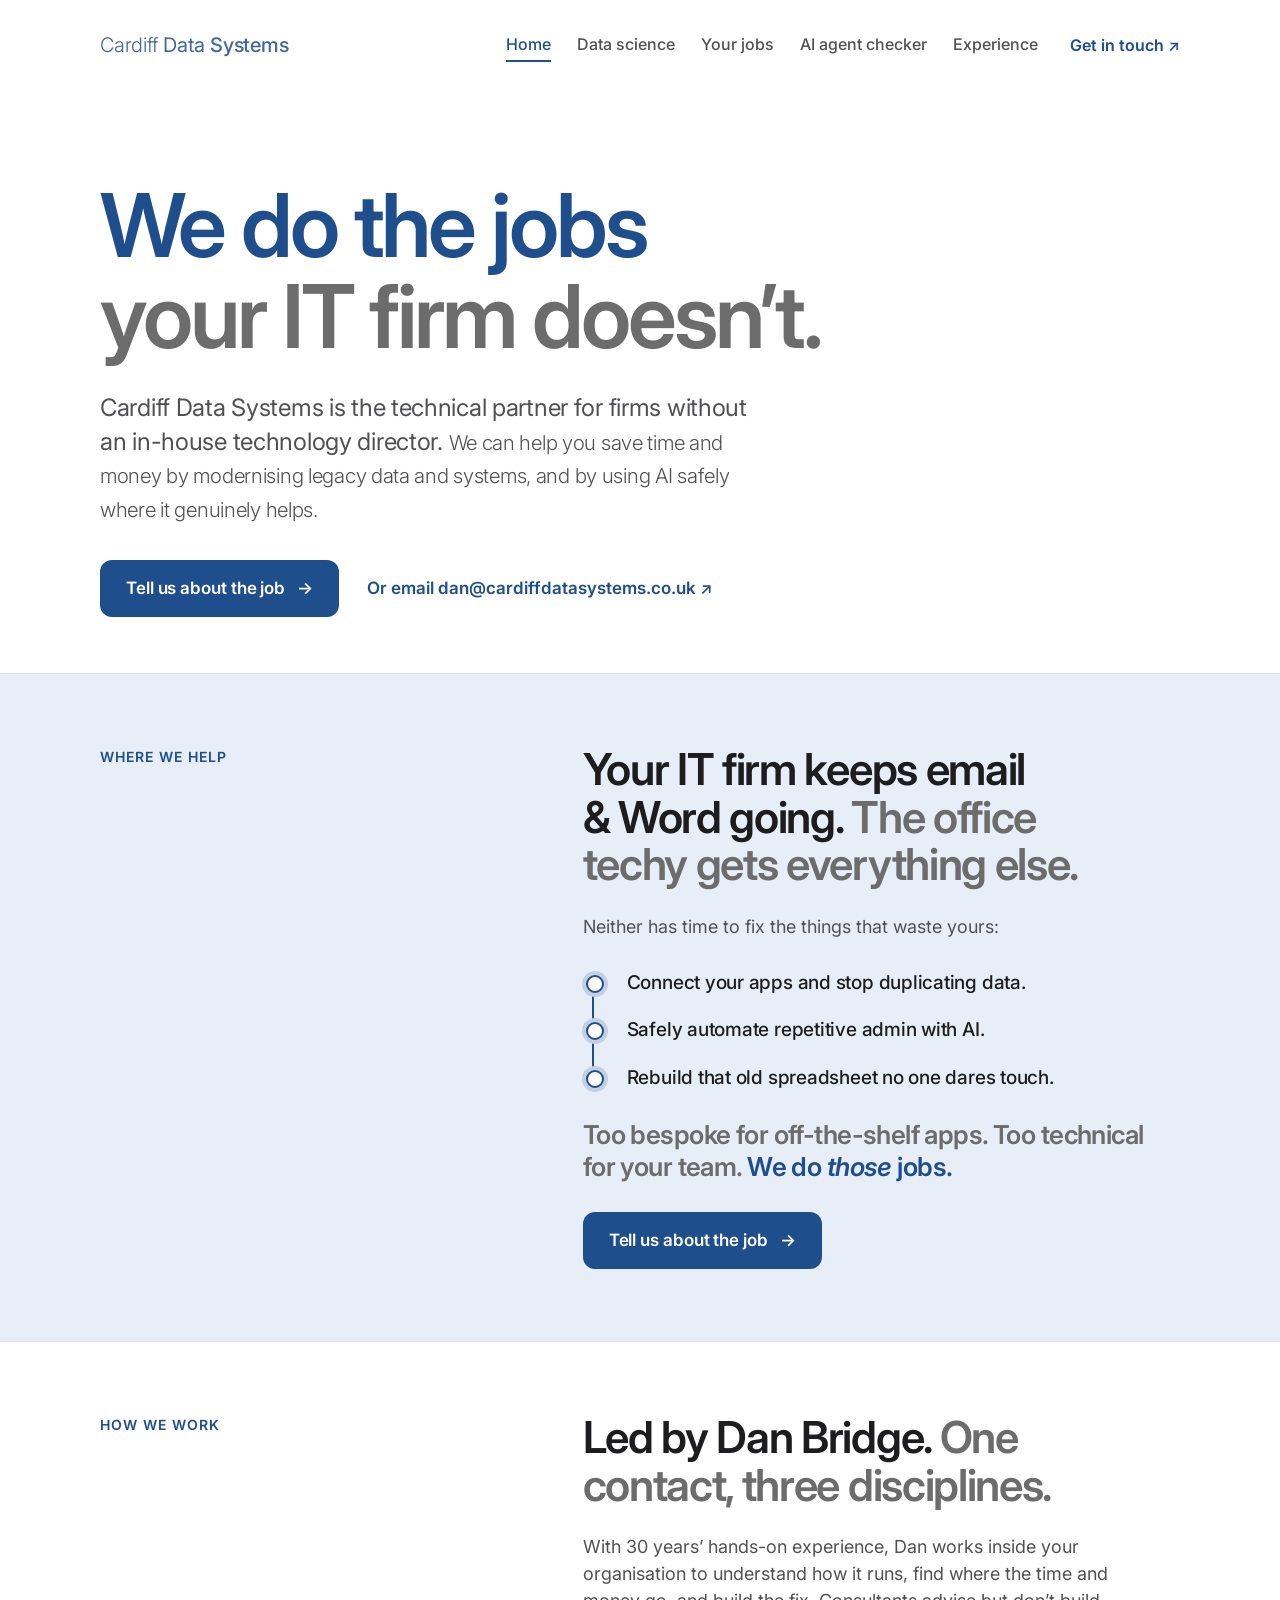
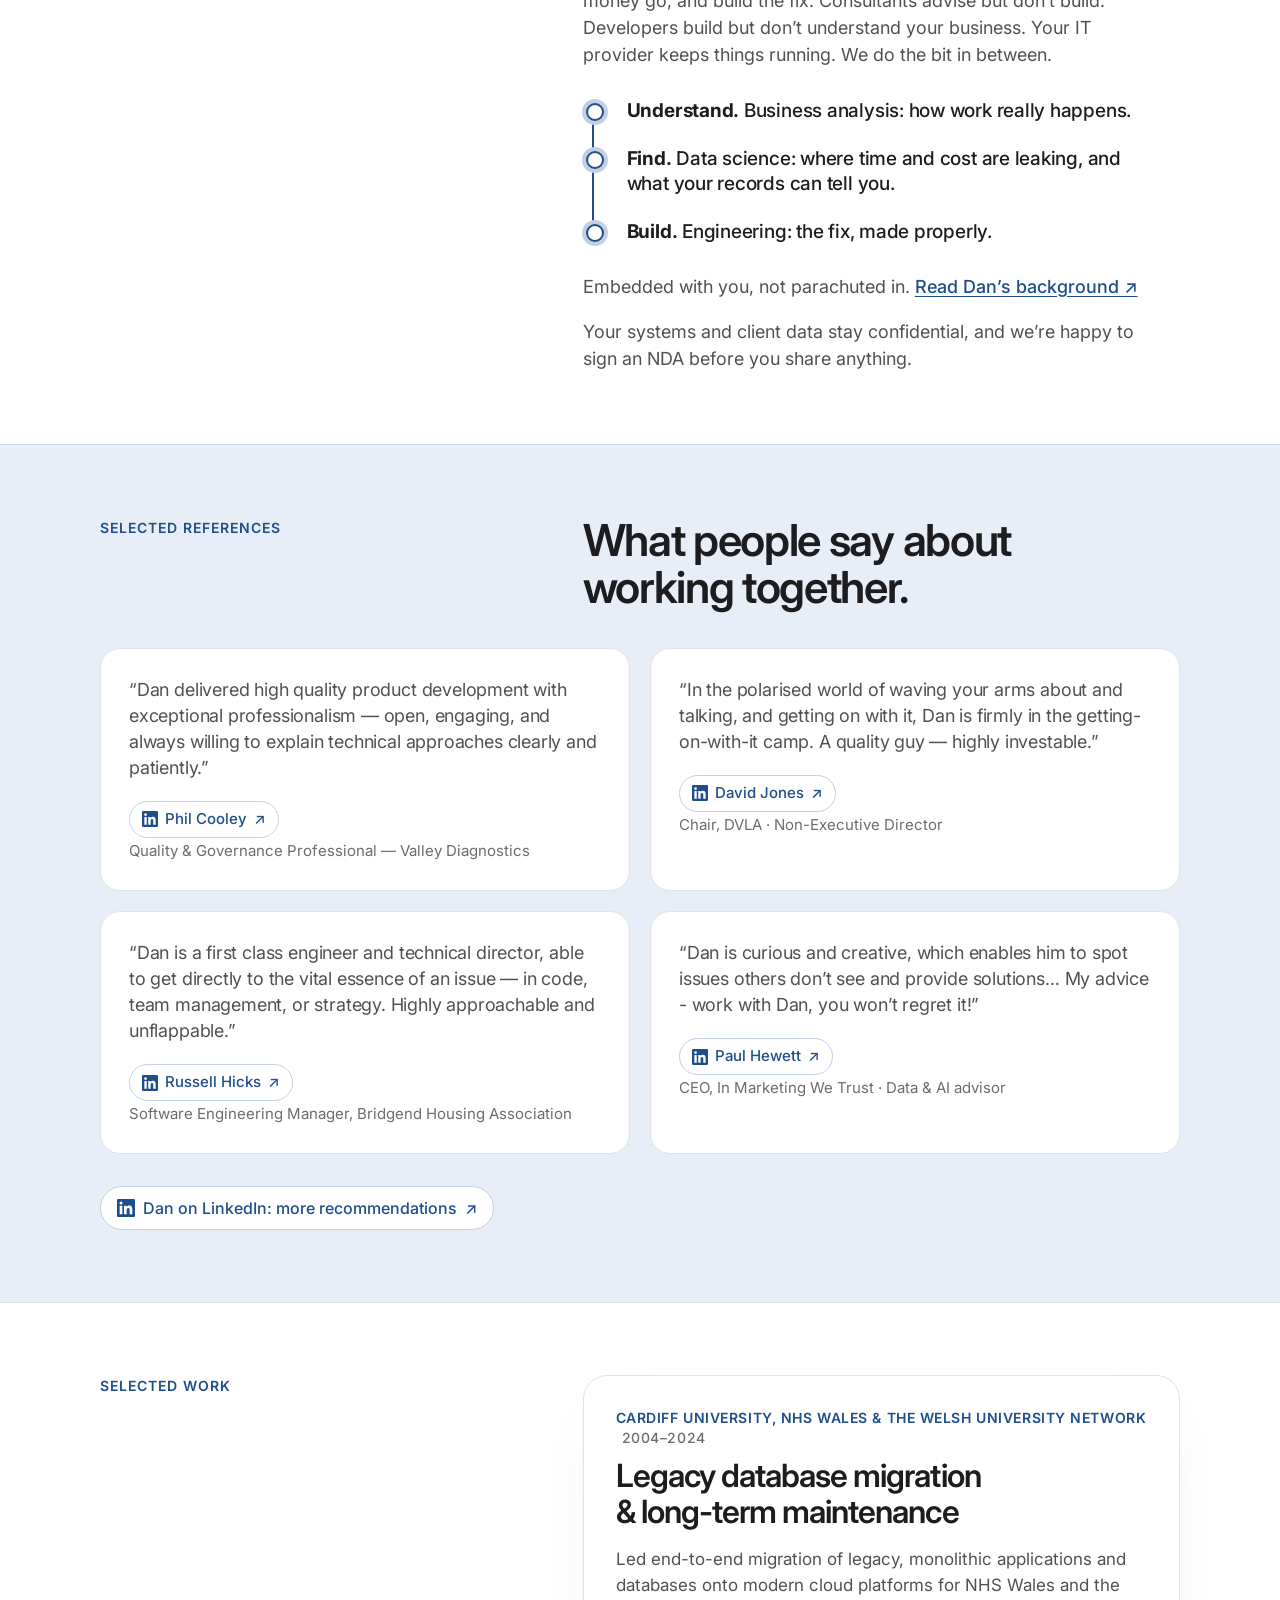
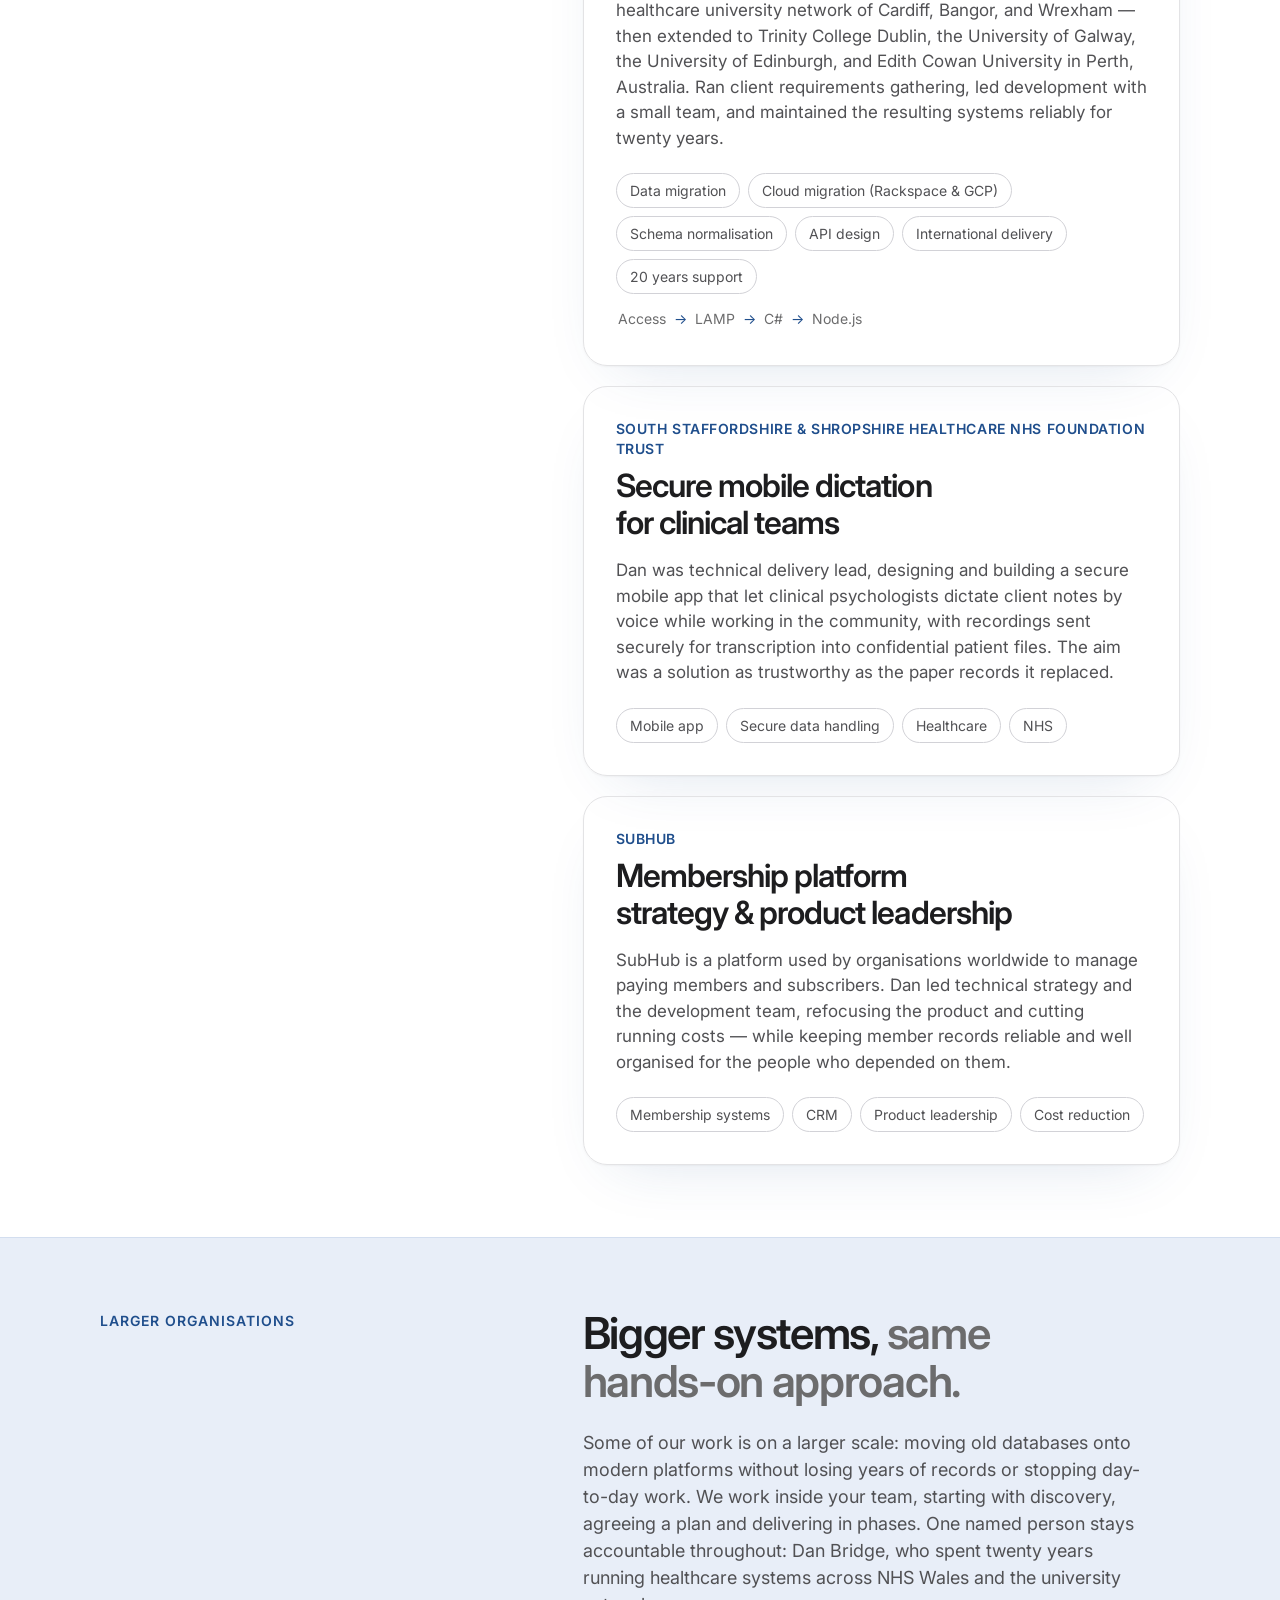
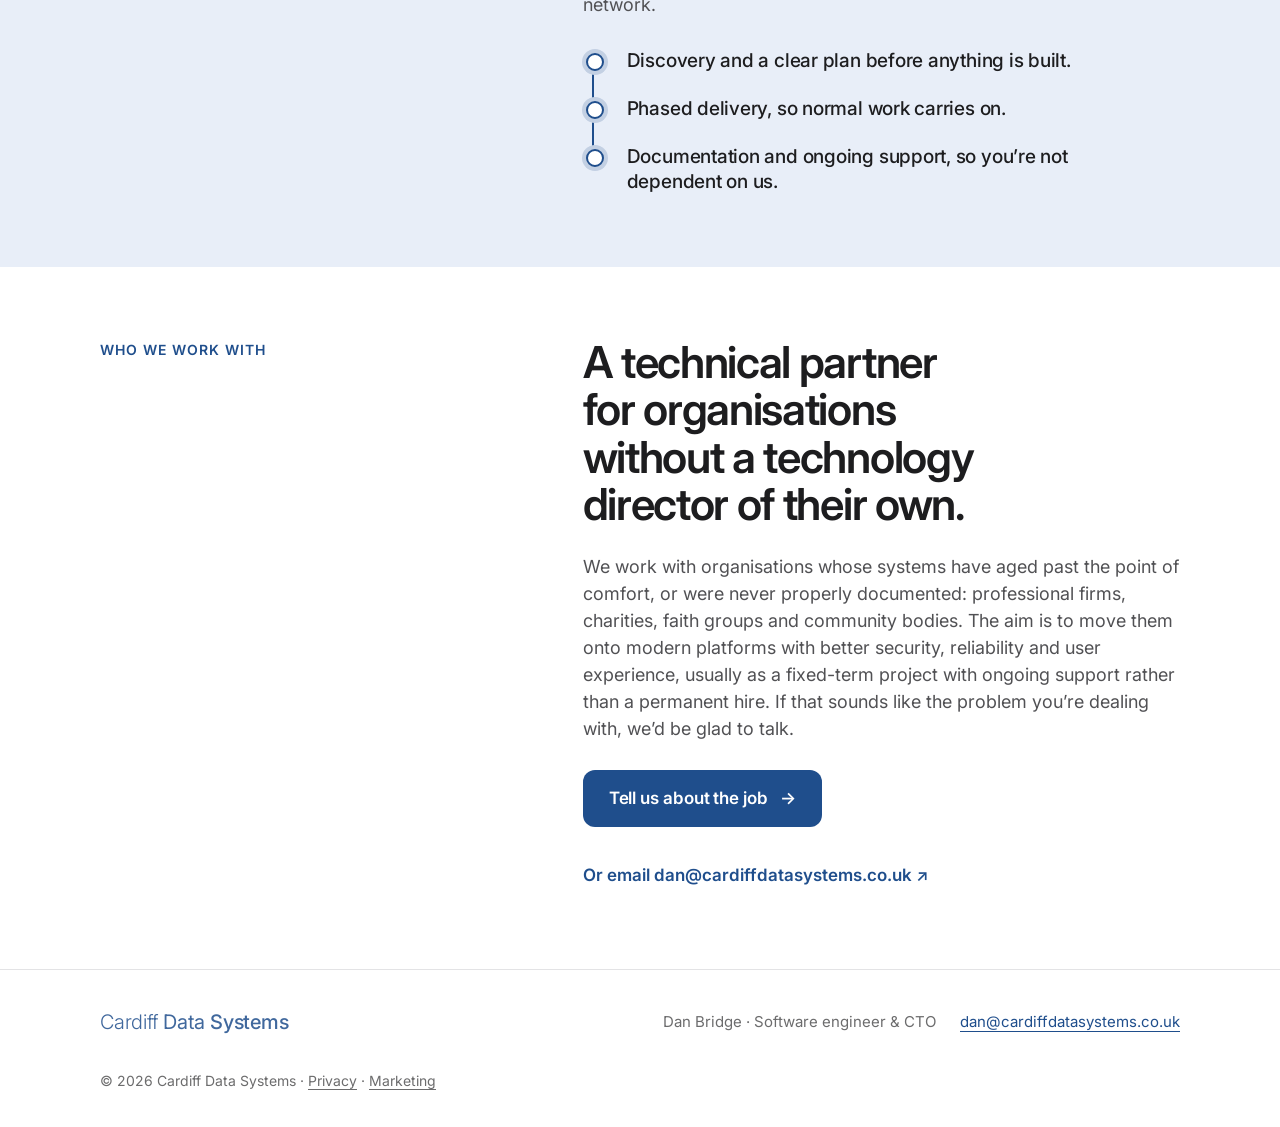
==== index.html @ 5690724a "Home: remove key-person block; centre How we work on Dan Bridge Co-Authored-By: Claude Sonnet 5.5 <n" ====
<!doctype html>
<html lang="en">
  <head>
    <meta charset="UTF-8" />
    <meta name="viewport" content="width=device-width, initial-scale=1.0" />
    <meta name="description" content="Cardiff Data Systems does the technical jobs your IT firm doesn’t: finding cost savings and efficiencies in how your organisation handles work, data and technology, including safe use of AI." />
    <title>Cardiff Data Systems — We do the jobs your IT firm doesn’t</title>
    <link rel="preconnect" href="https://fonts.googleapis.com" />
    <link rel="preconnect" href="https://fonts.gstatic.com" crossorigin />
    <link href="https://fonts.googleapis.com/css2?family=Inter:ital,wght@0,300;0,400;0,500;0,600;1,600&display=swap" rel="stylesheet" />
    <link rel="stylesheet" href="style.css?v=17" />
  </head>
  <body>
    <header class="site-header">
      <a class="brand" href="index.html" aria-label="Cardiff Data Systems home">
        <span>Cardiff</span> <span>Data</span> <span>Systems</span>
      </a>
      <div class="header-right">
        <nav class="site-nav" aria-label="Main">
          <a href="index.html" aria-current="page">Home</a>
          <a href="data-science/index.html">Data science</a>
          <a href="your-jobs/index.html">Your jobs</a>
          <a href="agents/index.html">AI agent checker</a>
          <a href="experience/index.html">Experience</a>
        </nav>
        <a class="contact-link" href="mailto:dan@cardiffdatasystems.co.uk">Get in touch <span aria-hidden="true">↗</span></a>
      </div>
    </header>
    <main id="top" class="home">
      <section class="hero" aria-labelledby="hero-title">
        <h1 id="hero-title">We do the jobs<br><em>your IT firm doesn’t.</em></h1>
        <div class="hero-bottom">
          <p class="intro">Cardiff Data Systems is the technical partner for firms without an in-house technology director. <span class="light">We can help you save time and money by modernising legacy data and systems, and by using AI safely where it genuinely helps.</span></p>
          <div class="hero-actions"><a class="button" href="your-jobs/index.html">Tell us about the job <span aria-hidden="true">→</span></a><a class="text-link" href="mailto:dan@cardiffdatasystems.co.uk">Or email dan@cardiffdatasystems.co.uk&nbsp;<span aria-hidden="true">↗</span></a></div>
        </div>
      </section>
      <section class="jobs-cta section-grid" aria-labelledby="jobs-title">
        <p class="section-label">Where we help</p>
        <div>
          <h2 id="jobs-title">Your IT firm keeps email &amp; Word going. <em>The office techy gets everything else.</em></h2>
          <p>Neither has time to fix the things that waste yours:</p>
          <ul class="stops">
            <li>Connect your apps and stop duplicating data.</li>
            <li>Safely automate repetitive&nbsp;admin with AI.</li>
            <li>Rebuild that old spreadsheet no one dares touch.</li>
          </ul>
          <p class="claim">Too bespoke for off-the-shelf apps. Too technical for your team. <em>We do <i>those</i> jobs.</em></p>
          <a class="button" href="your-jobs/index.html">Tell us about the job <span aria-hidden="true">→</span></a>
        </div>
      </section>
      <section class="how-it-works section-grid" aria-labelledby="key-title">
        <p class="section-label">How we work</p>
        <div>
          <h2 id="key-title">Led by Dan Bridge. <em>One contact, three disciplines.</em></h2>
          <p>With 30 years’ hands-on experience, Dan works inside your organisation to understand how it runs, find where the time and money go, and build the fix. Consultants advise but don’t build. Developers build but don’t understand your business. Your IT provider keeps things running. We do the bit in between.</p>
          <ul class="stops">
            <li><strong>Understand.</strong> Business analysis: how work really happens.</li>
            <li><strong>Find.</strong> Data science: where time and cost are leaking, and what your records can tell you.</li>
            <li><strong>Build.</strong> Engineering: the fix, made properly.</li>
          </ul>
          <p>Embedded with you, not parachuted in. <a class="inline-link" href="experience/index.html">Read Dan’s background ↗</a></p>
          <p>Your systems and client data stay confidential, and we’re happy to sign an NDA before you share anything.</p>
        </div>
      </section>
      <section class="references" aria-labelledby="references-title">
        <div class="section-grid">
          <p class="section-label">Selected references</p>
          <div><h2 id="references-title">What people say about working together.</h2></div>
        </div>
        <div class="reference-grid">
          <article class="reference">
            <p class="reference-quote">“Dan delivered high quality product development with exceptional professionalism — open, engaging, and always willing to explain technical approaches clearly and patiently.”</p>
            <p class="reference-name"><a class="in-link in-link-sm" href="https://www.linkedin.com/in/phil-cooley-8849b731/" target="_blank" rel="noopener"><svg viewBox="0 0 24 24" aria-hidden="true" focusable="false"><path fill="currentColor" d="M20.45 20.45h-3.56v-5.57c0-1.33-.03-3.04-1.85-3.04-1.86 0-2.14 1.45-2.14 2.94v5.67H9.35V9h3.41v1.56h.05c.48-.9 1.64-1.85 3.37-1.85 3.6 0 4.27 2.37 4.27 5.45v6.29zM5.34 7.43a2.06 2.06 0 1 1 0-4.12 2.06 2.06 0 0 1 0 4.12zM7.12 20.45H3.56V9h3.56v11.45zM22.22 0H1.77C.79 0 0 .77 0 1.73v20.54C0 23.23.79 24 1.77 24h20.45c.98 0 1.78-.77 1.78-1.73V1.73C24 .77 23.2 0 22.22 0z"/></svg> Phil Cooley <span aria-hidden="true">↗</span></a></p>
            <p class="reference-role">Quality &amp; Governance Professional — Valley Diagnostics</p>
          </article>
          <article class="reference">
            <p class="reference-quote">“In the polarised world of waving your arms about and talking, and getting on with it, Dan is firmly in the getting-on-with-it camp. A quality guy — highly investable.”</p>
            <p class="reference-name"><a class="in-link in-link-sm" href="https://www.linkedin.com/in/davidjonescardiff/" target="_blank" rel="noopener"><svg viewBox="0 0 24 24" aria-hidden="true" focusable="false"><path fill="currentColor" d="M20.45 20.45h-3.56v-5.57c0-1.33-.03-3.04-1.85-3.04-1.86 0-2.14 1.45-2.14 2.94v5.67H9.35V9h3.41v1.56h.05c.48-.9 1.64-1.85 3.37-1.85 3.6 0 4.27 2.37 4.27 5.45v6.29zM5.34 7.43a2.06 2.06 0 1 1 0-4.12 2.06 2.06 0 0 1 0 4.12zM7.12 20.45H3.56V9h3.56v11.45zM22.22 0H1.77C.79 0 0 .77 0 1.73v20.54C0 23.23.79 24 1.77 24h20.45c.98 0 1.78-.77 1.78-1.73V1.73C24 .77 23.2 0 22.22 0z"/></svg> David Jones <span aria-hidden="true">↗</span></a></p>
            <p class="reference-role">Chair, DVLA · Non-Executive Director</p>
          </article>
          <article class="reference">
            <p class="reference-quote">“Dan is a first class engineer and technical director, able to get directly to the vital essence of an issue — in code, team management, or strategy. Highly approachable and unflappable.”</p>
            <p class="reference-name"><a class="in-link in-link-sm" href="https://www.linkedin.com/in/rustynailor/" target="_blank" rel="noopener"><svg viewBox="0 0 24 24" aria-hidden="true" focusable="false"><path fill="currentColor" d="M20.45 20.45h-3.56v-5.57c0-1.33-.03-3.04-1.85-3.04-1.86 0-2.14 1.45-2.14 2.94v5.67H9.35V9h3.41v1.56h.05c.48-.9 1.64-1.85 3.37-1.85 3.6 0 4.27 2.37 4.27 5.45v6.29zM5.34 7.43a2.06 2.06 0 1 1 0-4.12 2.06 2.06 0 0 1 0 4.12zM7.12 20.45H3.56V9h3.56v11.45zM22.22 0H1.77C.79 0 0 .77 0 1.73v20.54C0 23.23.79 24 1.77 24h20.45c.98 0 1.78-.77 1.78-1.73V1.73C24 .77 23.2 0 22.22 0z"/></svg> Russell Hicks <span aria-hidden="true">↗</span></a></p>
            <p class="reference-role">Software Engineering Manager, Bridgend Housing Association</p>
          </article>
          <article class="reference">
            <p class="reference-quote">“Dan is curious and creative, which enables him to spot issues others don’t see and provide solutions… My advice - work with Dan, you won’t regret it!”</p>
            <p class="reference-name"><a class="in-link in-link-sm" href="https://www.linkedin.com/in/iampaulio/" target="_blank" rel="noopener"><svg viewBox="0 0 24 24" aria-hidden="true" focusable="false"><path fill="currentColor" d="M20.45 20.45h-3.56v-5.57c0-1.33-.03-3.04-1.85-3.04-1.86 0-2.14 1.45-2.14 2.94v5.67H9.35V9h3.41v1.56h.05c.48-.9 1.64-1.85 3.37-1.85 3.6 0 4.27 2.37 4.27 5.45v6.29zM5.34 7.43a2.06 2.06 0 1 1 0-4.12 2.06 2.06 0 0 1 0 4.12zM7.12 20.45H3.56V9h3.56v11.45zM22.22 0H1.77C.79 0 0 .77 0 1.73v20.54C0 23.23.79 24 1.77 24h20.45c.98 0 1.78-.77 1.78-1.73V1.73C24 .77 23.2 0 22.22 0z"/></svg> Paul Hewett <span aria-hidden="true">↗</span></a></p>
            <p class="reference-role">CEO, In Marketing We Trust · Data &amp; AI advisor</p>
          </article>
        </div>
        <a class="in-link references-more" href="https://www.linkedin.com/in/danfbridge/" target="_blank" rel="noopener">
          <svg viewBox="0 0 24 24" aria-hidden="true" focusable="false"><path fill="currentColor" d="M20.45 20.45h-3.56v-5.57c0-1.33-.03-3.04-1.85-3.04-1.86 0-2.14 1.45-2.14 2.94v5.67H9.35V9h3.41v1.56h.05c.48-.9 1.64-1.85 3.37-1.85 3.6 0 4.27 2.37 4.27 5.45v6.29zM5.34 7.43a2.06 2.06 0 1 1 0-4.12 2.06 2.06 0 0 1 0 4.12zM7.12 20.45H3.56V9h3.56v11.45zM22.22 0H1.77C.79 0 0 .77 0 1.73v20.54C0 23.23.79 24 1.77 24h20.45c.98 0 1.78-.77 1.78-1.73V1.73C24 .77 23.2 0 22.22 0z"/></svg>
          Dan on LinkedIn: more recommendations <span aria-hidden="true">↗</span>
        </a>
      </section>
      <section class="selected-work section-grid" aria-labelledby="work-title">
        <p class="section-label">Selected work</p>
        <div class="project-list">
          <article class="project">
            <div class="project-heading">
              <p class="project-client">Cardiff University, NHS Wales &amp; the Welsh University Network <span class="project-dates">2004–2024</span></p>
              <h2 id="work-title">Legacy database migration &amp; long-term maintenance</h2>
            </div>
            <div class="project-detail">
              <p>Led end-to-end migration of legacy, monolithic applications and databases onto modern cloud platforms for NHS Wales and the healthcare university network of Cardiff, Bangor, and Wrexham — then extended to Trinity College Dublin, the University of Galway, the University of Edinburgh, and Edith Cowan University in Perth, Australia. Ran client requirements gathering, led development with a small team, and maintained the resulting systems reliably for twenty years.</p>
            </div>
            <div class="project-tags"><span>Data migration</span><span>Cloud migration (Rackspace &amp; GCP)</span><span>Schema normalisation</span><span>API design</span><span>International delivery</span><span>20 years support</span></div>
            <div class="project-tags project-tags-stack"><span>Access</span><span>→</span><span>LAMP</span><span>→</span><span>C#</span><span>→</span><span>Node.js</span></div>
          </article>
          <article class="project">
            <div class="project-heading">
              <p class="project-client">South Staffordshire &amp; Shropshire Healthcare NHS Foundation Trust</p>
              <h2 id="work-title-3">Secure mobile dictation for clinical teams</h2>
            </div>
            <div class="project-detail">
              <p>Dan was technical delivery lead, designing and building a secure mobile app that let clinical psychologists dictate client notes by voice while working in the community, with recordings sent securely for transcription into confidential patient files. The aim was a solution as trustworthy as the paper records it replaced.</p>
            </div>
            <div class="project-tags"><span>Mobile app</span><span>Secure data handling</span><span>Healthcare</span><span>NHS</span></div>
          </article>
          <article class="project">
            <div class="project-heading">
              <p class="project-client">SubHub</p>
              <h2 id="work-title-4">Membership platform strategy &amp; product leadership</h2>
            </div>
            <div class="project-detail">
              <p>SubHub is a platform used by organisations worldwide to manage paying members and subscribers. Dan led technical strategy and the development team, refocusing the product and cutting running costs — while keeping member records reliable and well organised for the people who depended on them.</p>
            </div>
            <div class="project-tags"><span>Membership systems</span><span>CRM</span><span>Product leadership</span><span>Cost reduction</span></div>
          </article>
        </div>
      </section>
      <section class="how-it-works section-grid" aria-labelledby="larger-title">
        <p class="section-label">Larger organisations</p>
        <div>
          <h2 id="larger-title">Bigger systems, <em>same hands-on approach.</em></h2>
          <p>Some of our work is on a larger scale: moving old databases onto modern platforms without losing years of records or stopping day-to-day work. We work inside your team, starting with discovery, agreeing a plan and delivering in phases. One named person stays accountable throughout: Dan Bridge, who spent twenty years running healthcare systems across NHS Wales and the university network.</p>
          <ul class="stops">
            <li>Discovery and a clear plan before anything is built.</li>
            <li>Phased delivery, so normal work carries on.</li>
            <li>Documentation and ongoing support, so you’re not dependent on us.</li>
          </ul>
        </div>
      </section>
      <section class="focus" aria-labelledby="focus-title">
        <div class="focus-label">Who we work with</div>
        <div>
          <h2 id="focus-title">A technical partner for organisations without a technology director of their own.</h2>
          <p>We work with organisations whose systems have aged past the point of comfort, or were never properly documented: professional firms, charities, faith groups and community bodies. The aim is to move them onto modern platforms with better security, reliability and user experience, usually as a fixed-term project with ongoing support rather than a permanent hire. If that sounds like the problem you’re dealing with, we’d be glad to talk.</p>
          <div class="hero-actions"><a class="button" href="your-jobs/index.html">Tell us about the job <span aria-hidden="true">→</span></a><a class="text-link" href="mailto:dan@cardiffdatasystems.co.uk">Or email dan@cardiffdatasystems.co.uk&nbsp;<span aria-hidden="true">↗</span></a></div>
        </div>
      </section>
    </main>
    <footer>
      <a class="brand footer-brand" href="index.html"><span>Cardiff</span> <span>Data</span> <span>Systems</span></a>
      <p>Dan Bridge · Software engineer &amp; CTO</p>
      <a href="mailto:dan@cardiffdatasystems.co.uk">dan@cardiffdatasystems.co.uk</a>
      <p class="copyright">© <span id="year"></span> Cardiff Data Systems · <a href="privacy/index.html">Privacy</a> · <a href="marketing/index.html">Marketing</a></p>
    </footer>
    <script src="site.js" defer></script>
  </body>
</html>
---- style.css ----
/* Cardiff Data Systems: site style.
   Brand: Inter, white, brand blue with grey; bus-stop timeline motif. */
:root {
  --blue:#1F4E8C; --blue-dark:#183E70; --tint:#C3D0E3; --tint-soft:#EEF2F8;
  --ink:#1D1D1F; --text:#515154; --muted:#6C6C6D; --rule:#D2D2D7; --hair:#E3E3E5;
  --sans:'Inter', system-ui, -apple-system, 'Segoe UI', Roboto, sans-serif;
  --px:max(28px, calc((100vw - 1080px) / 2));
}
* { box-sizing:border-box; }
html { scroll-behavior:smooth; }
body { margin:0; background:#fff; color:var(--ink); font-family:var(--sans); font-size:17px; line-height:1.5; -webkit-font-smoothing:antialiased; text-rendering:optimizeLegibility; }
a { color:inherit; text-decoration:none; }
h1,h2,h3,h4,p { margin-top:0; }
main { overflow:hidden; }
:focus-visible { outline:none; box-shadow:0 0 0 4px var(--tint); border-radius:6px; }

/* ---------- Header / nav ---------- */
.site-header { padding:28px var(--px); display:flex; align-items:center; justify-content:space-between; gap:24px; }
.brand { font-size:20px; letter-spacing:-.01em; color:var(--blue); opacity:.85; display:inline-flex; gap:.28em; line-height:1.2; }
.brand span:nth-child(1) { font-weight:300; } .brand span:nth-child(2) { font-weight:400; } .brand span:nth-child(3) { font-weight:500; }
.header-right { display:flex; align-items:center; gap:32px; }
.site-nav { display:flex; gap:26px; }
.site-nav a { font-size:16px; font-weight:500; color:var(--text); padding:4px 0; border-bottom:2px solid transparent; transition:color .25s ease,border-color .25s ease; }
.site-nav a:hover { color:var(--ink); border-bottom-color:#B5B5BA; }
.site-nav a[aria-current="page"] { color:var(--blue); border-bottom-color:var(--blue); }
.contact-link { font-size:16px; font-weight:600; color:var(--blue); }
.contact-link:hover { text-decoration:underline; }
.contact-link span,.text-link span { font-size:.95em; }

/* ---------- Type ---------- */
.eyebrow,.section-label { margin:0; font-size:14px; font-weight:600; letter-spacing:.07em; text-transform:uppercase; color:var(--blue); }
h1,h2 { font-weight:600; text-wrap:balance; }
h1 { margin:26px 0 0; max-width:1000px; font-size:clamp(40px,7.4vw,88px); line-height:1.03; letter-spacing:-.035em; color:var(--blue); }
h1 em,h2 em { font-style:normal; color:var(--muted); }
h2 { margin-bottom:24px; max-width:760px; font-size:clamp(28px,4vw,44px); line-height:1.08; letter-spacing:-.03em; }
.large-copy { font-size:clamp(19px,2.2vw,24px); line-height:1.4; letter-spacing:-.012em; color:var(--text); max-width:660px; }
.large-copy + p,.statement div > p:last-child,.way-of-working div > p:not(.section-label),.project-detail p,.focus p,.about-teaser p:not(.section-label),.jobs-cta p:not(.section-label),.ds-cta p:not(.section-label) { color:var(--text); font-size:18px; line-height:1.5; max-width:640px; }
.text-link { display:inline-block; margin-top:18px; font-size:17px; font-weight:600; color:var(--blue); }
.text-link:hover { text-decoration:underline; text-underline-offset:4px; }

/* ---------- Buttons ---------- */
.button { flex:none; display:inline-flex; align-items:center; gap:12px; border:0; cursor:pointer; font:inherit; font-weight:600; font-size:17px; letter-spacing:-.005em; color:#fff; background:var(--blue); padding:16px 26px; border-radius:12px; transition:background .15s,transform .15s; }
.button:hover { background:var(--blue-dark); }
.button:active { transform:translateY(1px); }
.button.light { background:#fff; color:var(--blue); } .button.light:hover { background:var(--tint-soft); }
.button-outline { background:transparent; color:var(--blue); box-shadow:inset 0 0 0 1.5px var(--blue); } .button-outline:hover { background:var(--tint-soft); }
button.button { font:inherit; font-weight:600; font-size:17px; }

/* ---------- Hero ---------- */
.hero { padding:64px var(--px) 56px; }
.hero.hero-short { padding-bottom:48px; }
.hero.hero-short h1 { font-size:clamp(38px,6.4vw,76px); }
.hero-bottom { margin-top:30px; display:flex; flex-direction:column; align-items:flex-start; gap:34px; }
.intro { max-width:660px; margin:0; font-size:clamp(19px,2.2vw,24px); line-height:1.4; letter-spacing:-.012em; color:var(--text); }
.hero-actions { display:flex; align-items:center; gap:16px 28px; flex-wrap:wrap; }
.hero-actions .text-link { margin-top:0; }

/* ---------- Sections ---------- */
.section-grid { display:grid; grid-template-columns:minmax(0,5fr) minmax(0,7fr); column-gap:56px; padding:72px var(--px); border-top:1px solid var(--hair); }
.section-grid > div > :last-child { margin-bottom:0; }
.statement h2 { max-width:620px; }

/* "those jobs" feature on the home page */
.jobs-cta h2,.ds-cta h2,.what-is h2 { max-width:520px; }
.ds-cta .button { margin-top:26px; }
.how-it-works h2 { max-width:520px; }
.how-it-works p:not(.section-label) { color:var(--text); font-size:18px; line-height:1.5; max-width:560px; }
.stops { list-style:none; margin:30px 0 28px; padding:0; max-width:560px; }
.stops li { position:relative; padding:0 0 22px 44px; font-size:19px; font-weight:500; letter-spacing:-.012em; line-height:1.35; }
.stops li:last-child { padding-bottom:0; }
.stops li::before { content:""; position:absolute; left:3px; top:5px; width:14px; height:14px; border-radius:50%; border:2.5px solid var(--blue); background:#fff; box-shadow:0 0 0 4px var(--tint); z-index:1; }
.stops li:not(:last-child)::after { content:""; position:absolute; left:9px; top:12px; width:2px; height:100%; background:var(--blue); }
.jobs-cta p.claim { font-size:clamp(20px,2.4vw,26px); line-height:1.25; letter-spacing:-.022em; font-weight:600; color:var(--muted); max-width:none; margin:0 0 28px; }
.jobs-cta .claim em { color:var(--blue); font-style:normal; }
.jobs-cta .claim i { font-style:italic; }

/* approach / how I work */
.way-of-working { background:var(--tint-soft); }
.way-of-working .section-grid { border-top:0; padding-bottom:40px; }
.principles { padding:0 var(--px) 72px; display:grid; grid-template-columns:repeat(3,1fr); gap:20px; }
.principles article { background:#fff; border:1px solid var(--tint); border-radius:20px; padding:26px 26px 28px; }
.principles span,.service-list span { display:inline-grid; place-items:center; width:30px; height:30px; border-radius:50%; border:1.5px solid var(--tint); background:var(--tint-soft); color:var(--blue); font-size:14px; font-weight:600; }
.principles h3 { margin:22px 0 8px; font-size:22px; font-weight:600; letter-spacing:-.02em; }
.principles p { margin:0; color:var(--text); font-size:17px; }

/* selected work */
.project-list { display:flex; flex-direction:column; gap:20px; }
.project { border:1px solid var(--hair); border-radius:24px; padding:32px; box-shadow:0 1px 2px rgba(29,29,31,.04),0 24px 60px -32px rgba(31,78,140,.18); }
.project-client { margin:0 0 10px; font-size:14px; font-weight:600; letter-spacing:.04em; text-transform:uppercase; color:var(--blue); line-height:1.4; }
.project-dates { color:var(--muted); font-weight:500; margin-left:6px; }
.project h2 { margin-bottom:16px; font-size:clamp(24px,2.8vw,32px); line-height:1.15; max-width:none; }
.project-detail p { margin:0; font-size:17px; max-width:none; }
.project-tags { display:flex; flex-wrap:wrap; gap:8px; margin-top:22px; }
.project-tags span { font-size:14px; color:var(--text); border:1px solid var(--rule); border-radius:999px; padding:6px 13px; background:#fff; }
.project-tags-stack { margin-top:10px; align-items:center; gap:6px; }
.project-tags-stack span { border:0; padding:4px 2px; color:var(--muted); background:none; }
.project-tags-stack span:nth-child(even) { color:var(--blue); padding:0; }

/* services: bus stops */
.services { border-top:1px solid var(--hair); padding:0 var(--px) 72px; }
.services .section-grid { border-top:0; padding:72px 0 36px; }
.service-list { list-style:none; margin:0 0 0 calc((100% - 56px) * 5 / 12 + 56px); padding:0; }
.service-list li { position:relative; padding:0 0 22px 52px; font-size:19px; letter-spacing:-.012em; line-height:1.4; color:var(--text); }
.service-list li:last-child { padding-bottom:0; }
.service-list li::before { content:""; position:absolute; left:3px; top:6px; width:14px; height:14px; border-radius:50%; border:2.5px solid var(--blue); background:#fff; box-shadow:0 0 0 4px var(--tint); z-index:1; }
.service-list li:not(:last-child)::after { content:""; position:absolute; left:9px; top:13px; width:2px; height:100%; background:var(--blue); }
.service-list span { display:none; }

/* references */
.references { border-top:1px solid var(--hair); padding:0 var(--px) 72px; }
.references .section-grid { border-top:0; padding:72px 0 36px; }
.reference-grid { display:grid; grid-template-columns:repeat(2,1fr); gap:20px; }
.reference { border:1px solid var(--hair); border-radius:20px; padding:28px; }
.reference-quote { font-size:18px; letter-spacing:-.01em; line-height:1.45; color:var(--text); margin-bottom:20px; }
.reference-name { margin:0; }
.reference-name.plain { font-size:17px; font-weight:600; color:var(--blue); padding:6px 0; }
.reference-role { font-size:15px; color:var(--muted); margin:2px 0 0; }
.reference-role a { text-decoration:underline; text-underline-offset:2px; }
.in-link { display:inline-flex; align-items:center; gap:8px; font-size:16px; font-weight:500; color:var(--blue); border:1px solid var(--tint); background:var(--tint-soft); border-radius:999px; padding:9px 16px; transition:background .15s,border-color .15s; }
.in-link:hover { background:#E3EAF4; border-color:var(--blue); }
.in-link svg { width:18px; height:18px; flex:none; }
.in-link-sm { font-size:15px; padding:6px 12px; gap:7px; }
.in-link-sm svg { width:16px; height:16px; }
.references-more { margin-top:32px; }
.linkedin-icon { width:18px; height:18px; flex:none; }

.about-teaser { }
.focus { background:var(--tint-soft); padding:72px var(--px) 80px; display:grid; grid-template-columns:minmax(0,5fr) minmax(0,7fr); column-gap:56px; }
.focus-label { font-size:14px; font-weight:600; letter-spacing:.07em; text-transform:uppercase; color:var(--blue); }
.focus h2 { max-width:620px; }
.focus .text-link { margin-top:20px; }

/* dark-ish call to action: brand blue */
.agents-cta { background:var(--blue); color:#fff; padding:72px var(--px) 80px; display:grid; grid-template-columns:minmax(0,5fr) minmax(0,7fr); column-gap:56px; }
.agents-cta .focus-label { color:var(--tint); }
.agents-cta h2 { max-width:620px; color:#fff; }
.agents-cta h2 em { color:var(--tint); }
.agents-cta p { max-width:600px; font-size:19px; color:#E3EAF4; margin-bottom:30px; }

.stack { border-top:1px solid var(--hair); padding:40px var(--px); display:flex; align-items:center; flex-wrap:wrap; gap:20px 40px; }
.stack-label { font-size:14px; font-weight:600; letter-spacing:.07em; text-transform:uppercase; color:var(--muted); margin:0; }
.stack-items { display:flex; gap:12px; flex-wrap:wrap; align-items:center; }
.stack-item { display:flex; align-items:center; gap:8px; color:var(--text); border:1px solid var(--rule); border-radius:999px; padding:7px 14px 7px 11px; transition:all .15s; }
.stack-item svg { width:18px; height:18px; flex:none; }
.stack-item span { font-size:15px; }
.stack-item:hover { color:var(--blue); border-color:var(--blue); background:var(--tint-soft); }

/* ---------- Footer ---------- */
footer { border-top:1px solid var(--hair); padding:40px var(--px) 36px; display:grid; grid-template-columns:1fr auto auto; justify-content:space-between; gap:16px 24px; align-items:center; font-size:15px; color:var(--muted); }
footer p { margin:0; }
footer > a:not(.brand) { color:var(--blue); text-decoration:underline; text-underline-offset:4px; }
.footer-brand { font-size:20px; }
.copyright { grid-column:1/-1; margin-top:20px; font-size:14px; }

/* ---------- About page ---------- */
.timeline-section { padding:0 var(--px) 72px; border-top:1px solid var(--hair); }
.timeline-section .section-grid { border-top:0; padding:72px 0 36px; }
.timeline { list-style:none; margin:0 0 0 calc((100% - 56px) * 5 / 12 + 56px); padding:0; }
.timeline li { position:relative; padding:0 0 30px 52px; }
.timeline li:last-child { padding-bottom:0; }
.timeline li::before { content:""; position:absolute; left:3px; top:6px; width:14px; height:14px; border-radius:50%; border:2.5px solid var(--blue); background:#fff; box-shadow:0 0 0 4px var(--tint); z-index:1; }
.timeline li:not(:last-child)::after { content:""; position:absolute; left:9px; top:13px; width:2px; height:100%; background:var(--blue); }
.timeline-dates { display:block; font-size:14px; font-weight:600; letter-spacing:.05em; text-transform:uppercase; color:var(--blue); margin-bottom:4px; }
.timeline h3 { margin:0 0 2px; font-size:21px; font-weight:600; letter-spacing:-.018em; line-height:1.3; }
.timeline-org { font-size:16px; font-weight:500; color:var(--muted); margin:0 0 8px; }
.timeline li p:last-child { max-width:620px; color:var(--text); margin-bottom:0; font-size:17px; }
.timeline-section .references-more { margin-left:calc((100% - 56px) * 5 / 12 + 56px); }

/* ---------- AI agent checker ---------- */
.checker .section-grid { padding-top:56px; padding-bottom:40px; }
.checker h2 { font-size:clamp(26px,3.4vw,38px); margin-bottom:26px; }
.field { display:grid; gap:8px; max-width:520px; margin-bottom:22px; }
.field label { font-size:16px; font-weight:600; letter-spacing:-.005em; }
select { font:inherit; font-size:17px; color:var(--ink); background:#fff; border:1px solid var(--rule); padding:0 14px; height:54px; border-radius:12px; width:100%; transition:border-color .15s,box-shadow .15s; }
select:hover { border-color:#B5B5BA; }
select:focus { outline:none; border-color:var(--blue); box-shadow:0 0 0 4px rgba(195,208,227,.75); }
.form-help { max-width:640px; color:var(--text); font-size:18px; }
.task-list { list-style:none; margin:28px 0 0; padding:0; border:1px solid var(--hair); border-radius:20px; overflow:hidden; }
.task { display:grid; grid-template-columns:minmax(0,1fr) 230px; gap:24px; align-items:center; padding:20px 24px; border-bottom:1px solid var(--hair); }
.task:last-child { border-bottom:0; }
.task-name { display:block; font-size:18px; font-weight:600; letter-spacing:-.012em; line-height:1.3; }
.task-desc { margin:4px 0 0; font-size:15px; color:var(--muted); }
#found-list .task { grid-template-columns:minmax(0,1fr) 310px; }
.form-actions { margin-top:36px; }
.form-note { margin-top:16px; font-size:15px; color:var(--muted); max-width:560px; line-height:1.5; }

.results { background:var(--tint-soft); border-top:1px solid var(--tint); }
.results[hidden] { display:none; }
.results:focus { outline:none; box-shadow:none; }
.results .section-grid { border-top:0; padding-top:72px; padding-bottom:80px; }
.results h2 { font-size:clamp(28px,3.8vw,44px); }
.results h2 em { color:var(--blue); }
.results-heading { font-size:14px; font-weight:600; letter-spacing:.07em; text-transform:uppercase; color:var(--blue); margin:44px 0 0; padding-bottom:10px; border-bottom:2px solid var(--blue); }
.result-card { display:grid; grid-template-columns:56px minmax(0,1fr); gap:10px; padding:24px 0; border-bottom:1px solid var(--tint); }
.result-rank { font-size:15px; font-weight:600; color:var(--blue); padding-top:5px; }
.result-card h4 { margin:0 0 8px; font-size:24px; letter-spacing:-.022em; font-weight:600; line-height:1.2; }
.result-card p { max-width:660px; color:var(--text); margin-bottom:8px; }
.result-meta { display:flex; flex-wrap:wrap; gap:8px; margin-bottom:12px !important; }
.result-meta span { font-size:14px; border:1px solid var(--rule); background:#fff; border-radius:999px; padding:4px 12px; color:var(--ink); }
.result-human { color:var(--muted) !important; font-size:16px; }
.later-list { list-style:none; margin:0; padding:0; }
.later-list li { display:flex; justify-content:space-between; gap:20px; padding:14px 0; border-bottom:1px solid var(--tint); }
.later-list li span { font-size:15px; color:var(--muted); white-space:nowrap; padding-top:2px; }
.results-honest { margin-top:32px; max-width:660px; font-size:18px; color:var(--text); }
.callout { background:#fff; border:1px solid var(--tint); border-radius:20px; padding:26px 28px; margin-top:36px; max-width:760px; }
.callout h3 { margin:0 0 8px; font-size:22px; font-weight:600; letter-spacing:-.018em; }
.callout p { margin:0; color:var(--text); }
.results-cta { margin-top:48px; padding-top:30px; border-top:2px solid var(--blue); max-width:760px; }
.results-cta h3 { font-size:clamp(24px,3vw,32px); letter-spacing:-.025em; font-weight:600; margin-bottom:10px; }
.results-cta p { color:var(--text); font-size:18px; }
.results-email { margin-top:14px; font-size:16px !important; } .results-email a { color:var(--blue); font-weight:600; text-decoration:underline; text-underline-offset:3px; }
.results-cta .button { margin:6px 12px 6px 0; }

/* ---------- Responsive ---------- */
@media (max-width:900px) {
  .section-grid,.focus,.agents-cta { grid-template-columns:1fr; row-gap:22px; padding-top:56px; padding-bottom:56px; }
  .services .section-grid,.timeline-section .section-grid { padding:56px 0 28px; }
  .references .section-grid { padding-top:56px; padding-bottom:28px; }
  .service-list,.timeline { margin-left:0; }
  .timeline-section .references-more { margin-left:0; }
  .principles { grid-template-columns:1fr; }
  .reference-grid { grid-template-columns:1fr; }
}
@media (max-width:640px) {
  .site-header { flex-wrap:wrap; gap:14px 20px; padding-top:22px; }
  .header-right { width:100%; justify-content:space-between; gap:12px; flex-wrap:wrap; }
  .site-nav { gap:4px 14px; flex-wrap:wrap; } .site-nav a { font-size:14.5px; }
  .contact-link { display:none; }
  .hero { padding-top:36px; }
  .button { width:100%; justify-content:center; }
  .project { padding:24px 20px; border-radius:20px; }
  .reference { padding:22px 20px; }
  .task,#found-list .task { grid-template-columns:1fr; gap:12px; padding:18px 18px; }
  .result-card { grid-template-columns:1fr; } .result-rank { padding-top:0; }
  .later-list li { flex-direction:column; gap:2px; }
  footer { grid-template-columns:1fr; }
  .stack-items { gap:8px; }
}
@media (prefers-reduced-motion:reduce) { html { scroll-behavior:auto; } .button,.stack-item,.site-nav a,.in-link { transition:none; } }

/* Privacy page + footer privacy link */
.copyright a { color:inherit; text-decoration:underline; text-underline-offset:3px; }
.copyright a:hover { color:var(--ink); }
.privacy-text { max-width:680px; }
.privacy-text h3 { margin:34px 0 8px; font-size:20px; font-weight:600; letter-spacing:-.015em; color:var(--ink); }
.privacy-text h3:first-of-type { margin-top:0; }
.privacy-text p { margin:0; color:var(--text); }
.privacy-text a { color:var(--blue); text-decoration:underline; text-underline-offset:3px; }
.privacy-updated { margin-top:36px !important; font-size:14px; color:var(--muted) !important; }
.visually-hidden { position:absolute; width:1px; height:1px; overflow:hidden; clip:rect(0 0 0 0); white-space:nowrap; }

/* Marketing: flip-card postcards */
.postcards { padding:8px var(--px) 96px; }
.postcard-grid { display:grid; grid-template-columns:repeat(auto-fill,minmax(min(100%,420px),1fr)); gap:48px 36px; }
.postcard-item { margin:0; }
.postcard { display:block; width:100%; padding:0; border:0; background:none; cursor:pointer; perspective:1400px; font:inherit; -webkit-tap-highlight-color:transparent; }
.postcard-inner { position:relative; display:block; width:100%; aspect-ratio:794/559; transition:transform .6s cubic-bezier(.4,.2,.2,1); transform-style:preserve-3d; }
.postcard.flipped .postcard-inner { transform:rotateY(180deg); }
.postcard-face { position:absolute; inset:0; width:100%; height:100%; display:block; border-radius:12px; border:1px solid var(--hair); box-shadow:0 8px 28px rgba(29,29,31,.08); backface-visibility:hidden; -webkit-backface-visibility:hidden; background:#fff; }
.postcard-back { transform:rotateY(180deg); }
.postcard:focus-visible { outline:3px solid var(--tint); outline-offset:6px; border-radius:14px; }
.postcard-item figcaption { margin-top:16px; font-size:15px; color:var(--muted); }
.postcard-item figcaption strong { color:var(--ink); font-weight:600; }
@media (prefers-reduced-motion:reduce) { .postcard-inner { transition:none; } }
.intro .light { font-weight:300; font-size:.85em; }

/* Home: free checkers strip */
.check-grid { margin-top:30px; }
.check-card h3 { margin:0 0 10px; font-size:21px; font-weight:600; letter-spacing:-.018em; color:var(--ink); }
.check-card p { margin:0 0 18px; color:var(--text); font-size:16px; line-height:1.5; }
.inline-link { color:var(--blue); font-weight:500; text-decoration:underline; text-underline-offset:3px; white-space:nowrap; }

/* Home: alternate white and soft-blue bands */
:root { --band:#E8EEF8; }
.home > section:nth-of-type(even) { background:var(--band); }
.home > section:nth-of-type(even) .section-grid,
.home > section:nth-of-type(even).section-grid,
.home > section:nth-of-type(even).references { border-top-color:#D3DEEF; }
.home > section:nth-of-type(even) .in-link { background:#fff; }
.home > section:nth-of-type(even) .project-tags span { background:#fff; }
.home > section:nth-of-type(even) .project,
.home > section:nth-of-type(even) .reference { background:#fff; }
.how-it-works .sub-heading { margin:64px 0 0; max-width:520px; font-size:clamp(28px,3.4vw,40px); line-height:1.08; font-weight:600; letter-spacing:-.028em; color:var(--ink); }
.how-it-works .sub-heading em { font-style:normal; color:var(--muted); }
.how-it-works .sub-heading { margin-bottom:22px; }
.home > section:nth-of-type(odd).focus { background:#fff; }
.focus .hero-actions { margin-top:28px; }
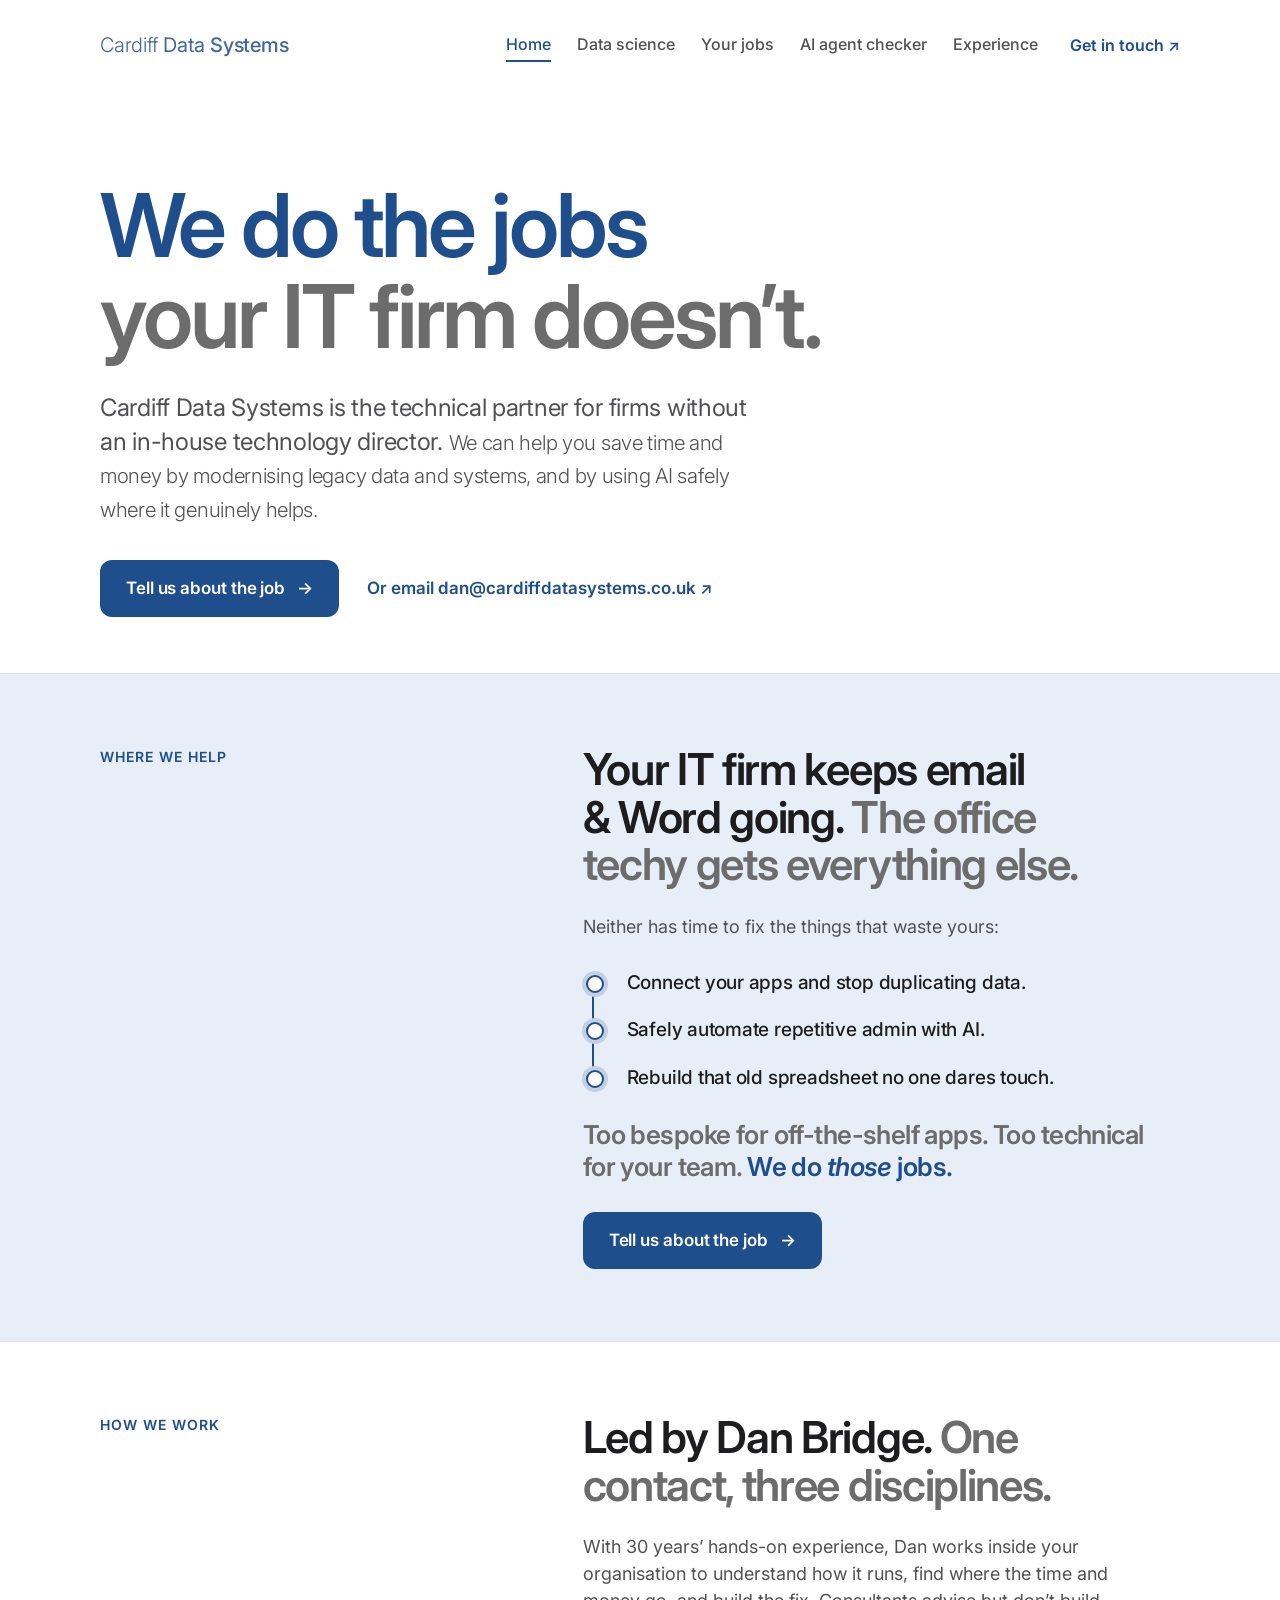
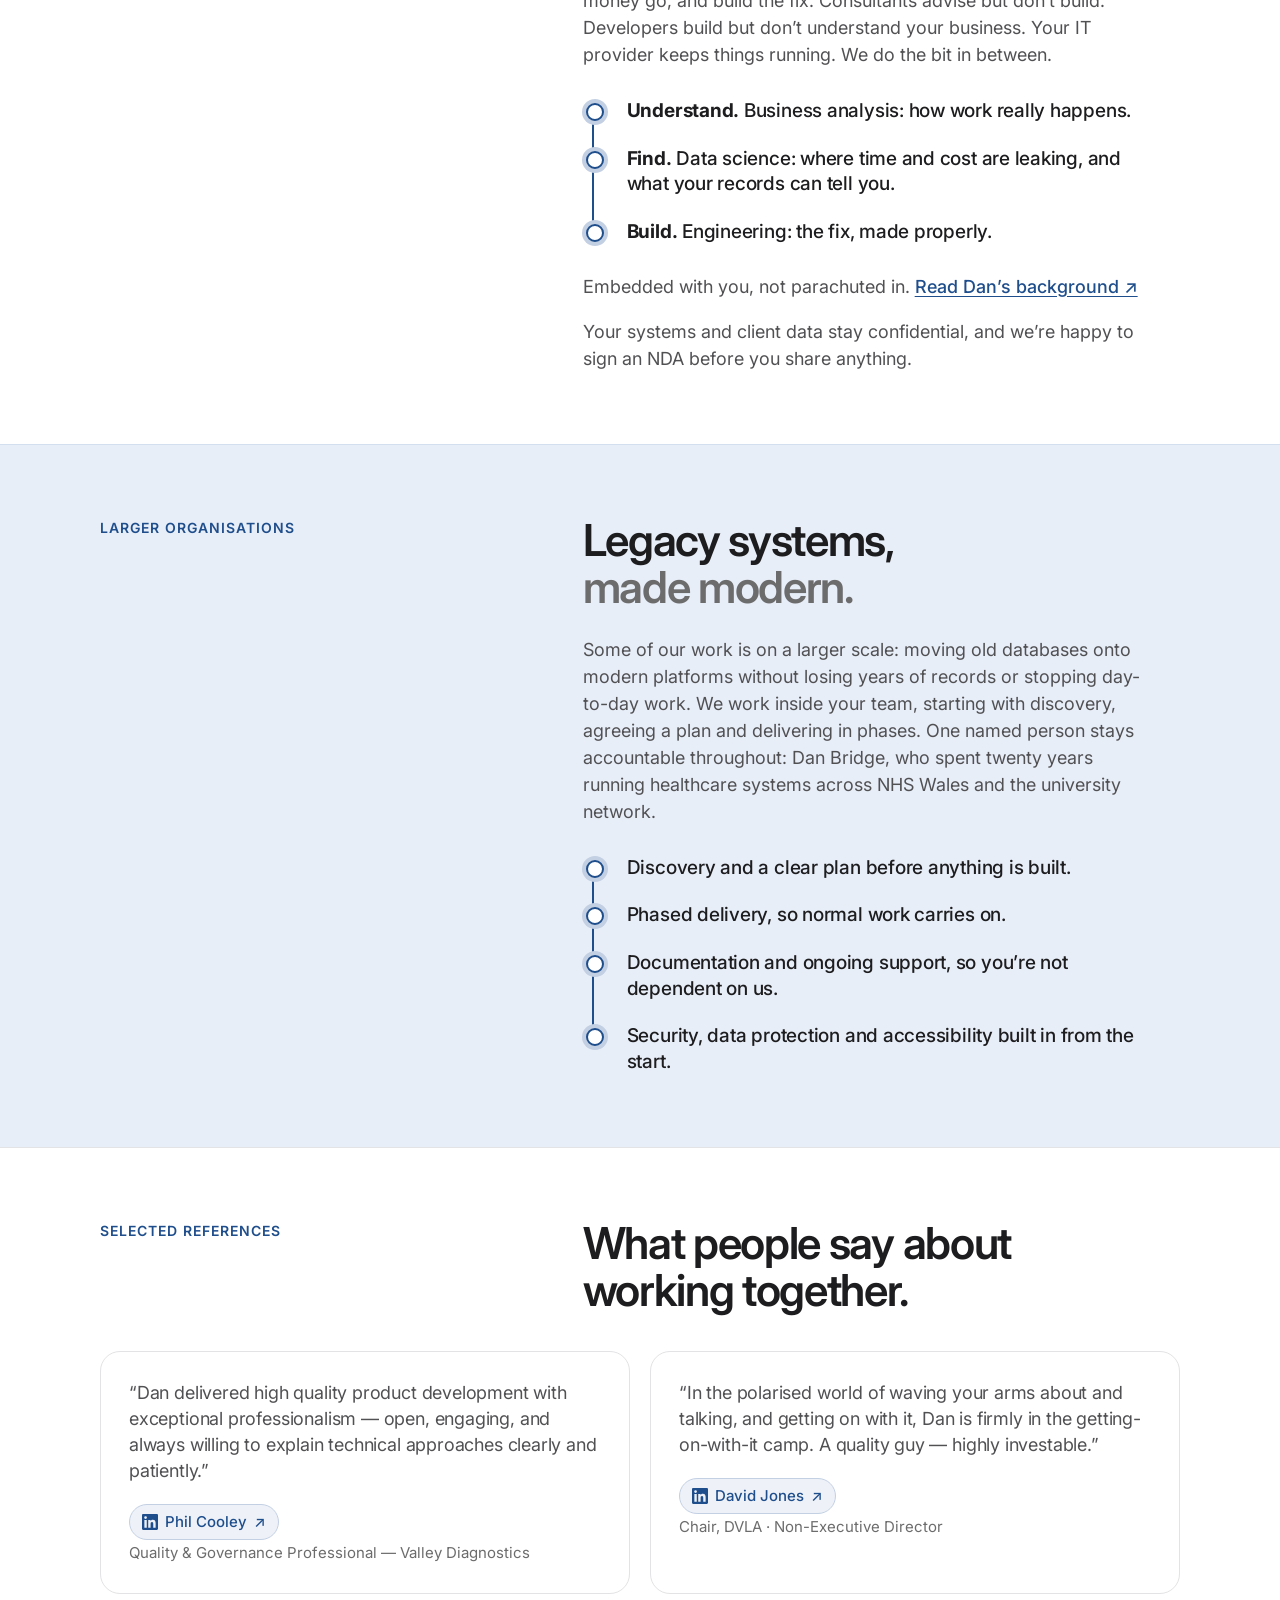
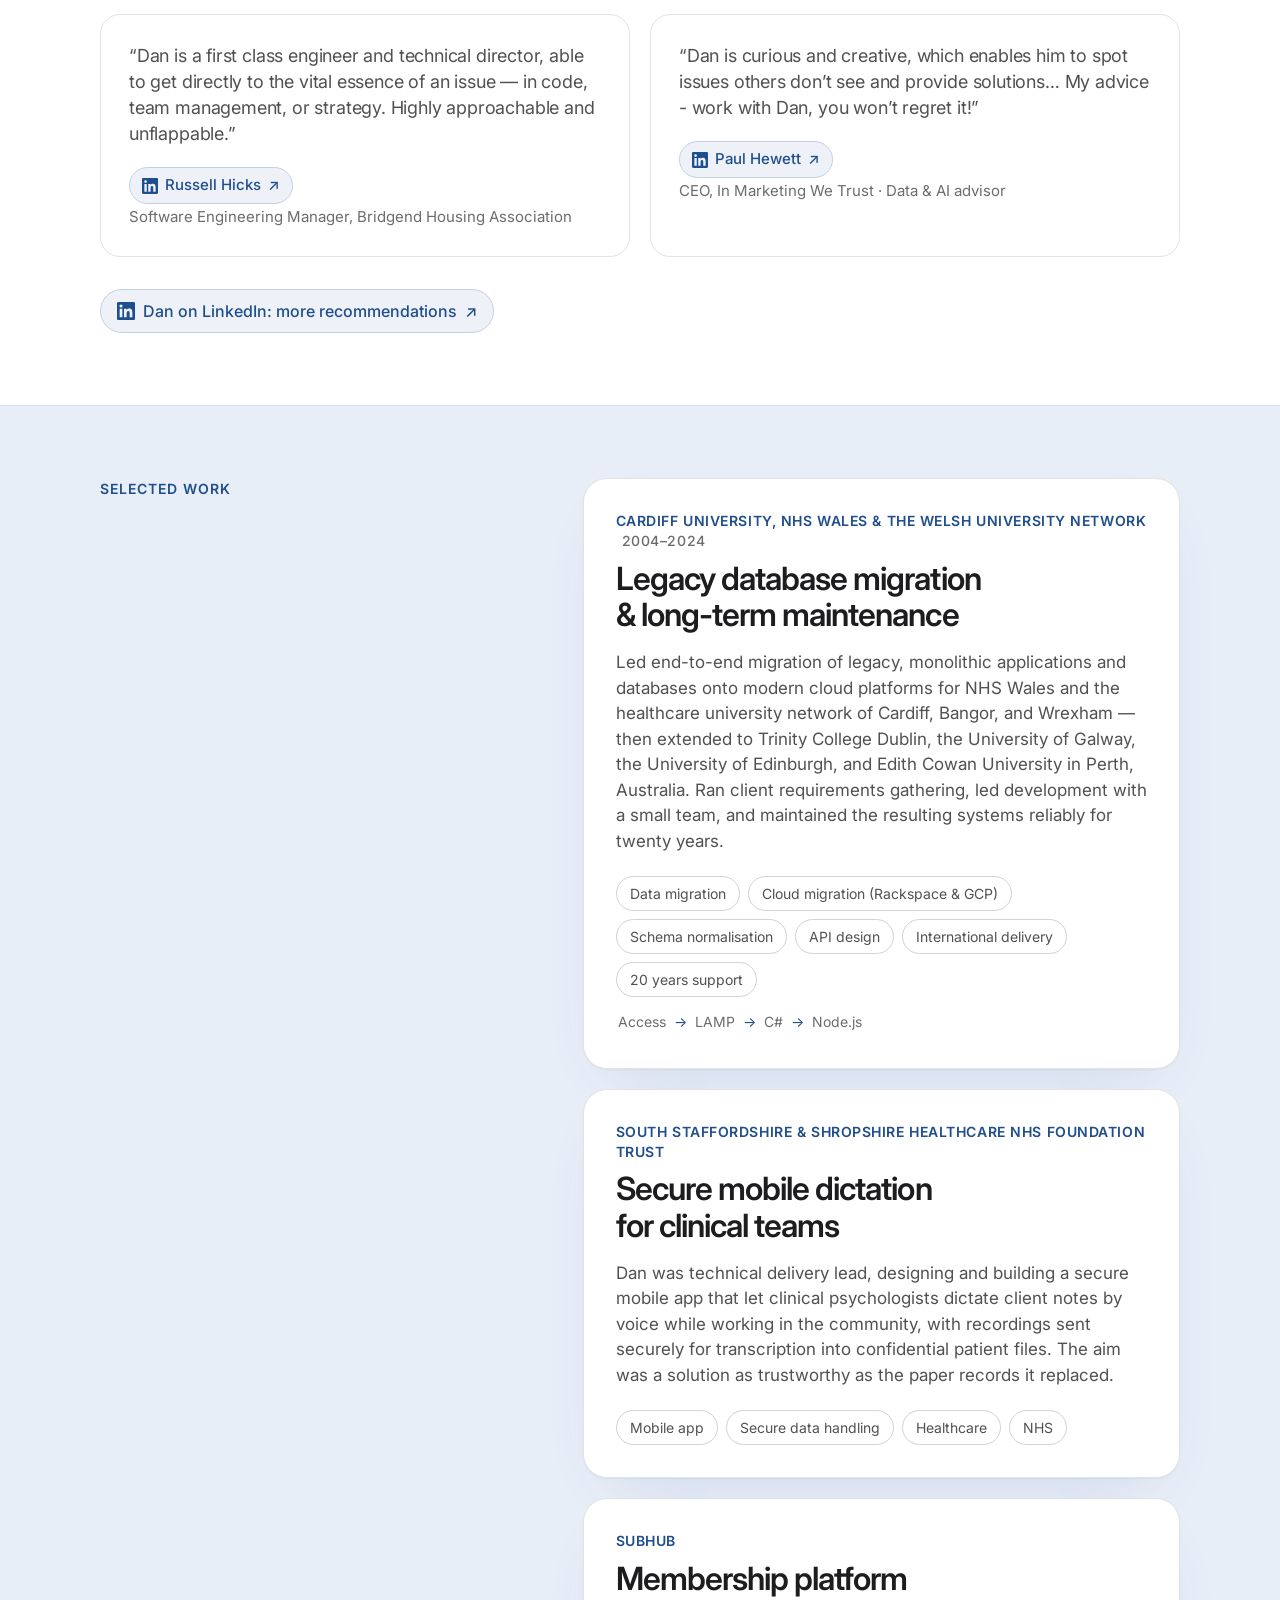
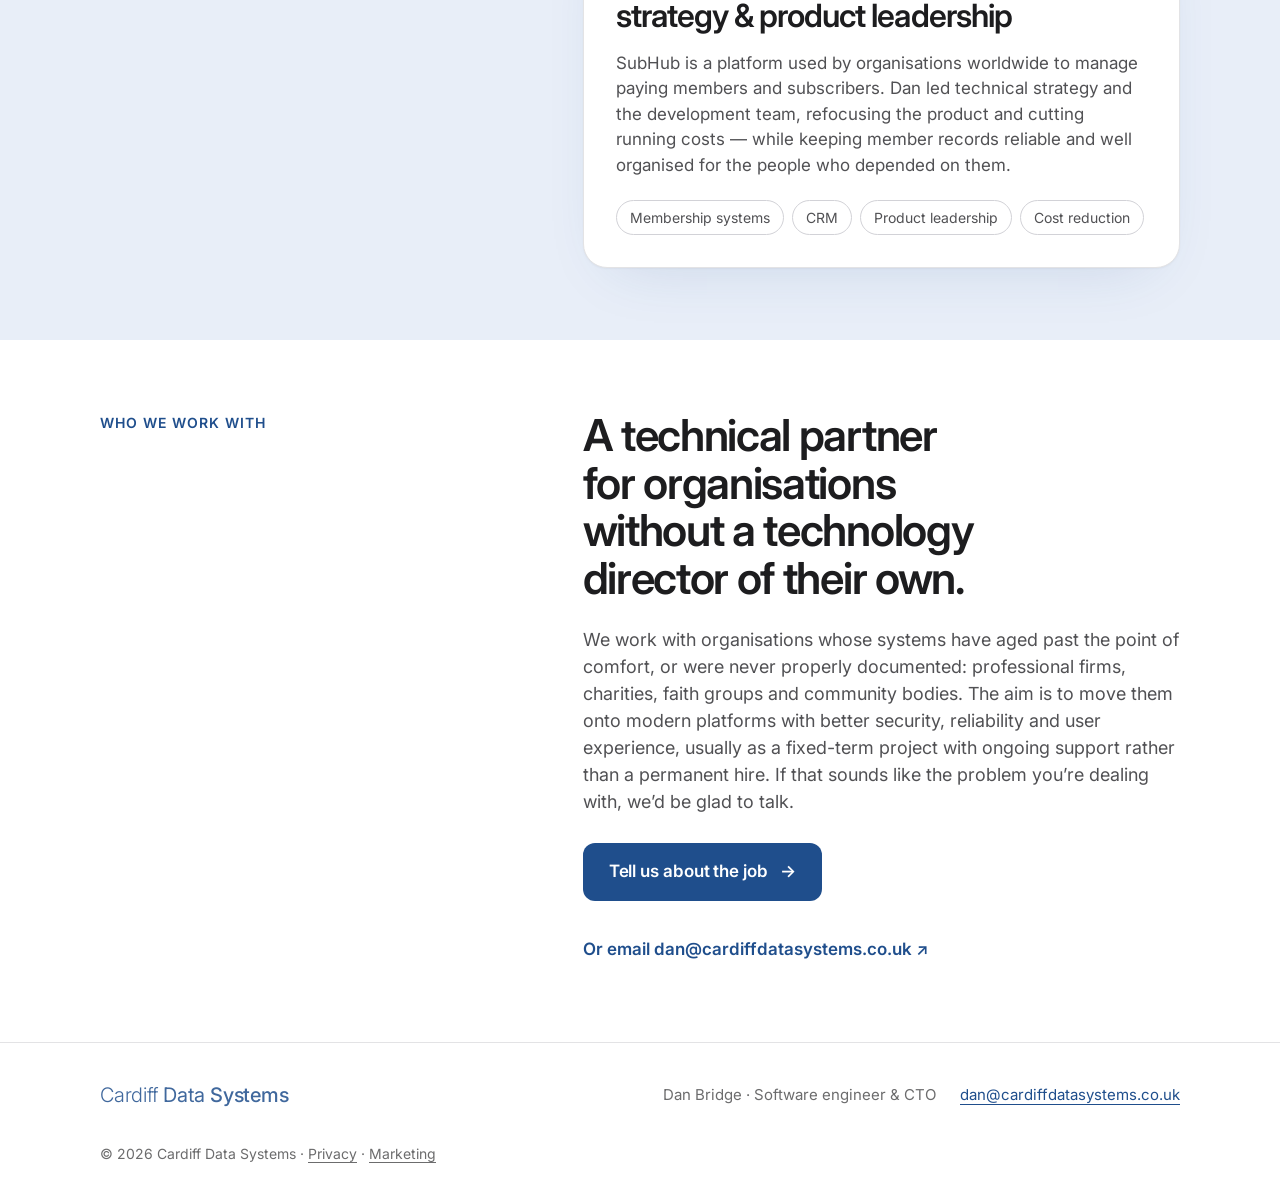
==== commit 0f73b8aa: "Home: move Larger organisations up, restore 'Legacy systems, made modern', add security line Co-Auth" ====
--- a/index.html
+++ b/index.html
@@ -60,6 +60,19 @@
           </ul>
           <p>Embedded with you, not parachuted in. <a class="inline-link" href="experience/index.html">Read Dan’s background ↗</a></p>
           <p>Your systems and client data stay confidential, and we’re happy to sign an NDA before you share anything.</p>
+        </div>
+      </section>
+      <section class="how-it-works section-grid" aria-labelledby="larger-title">
+        <p class="section-label">Larger organisations</p>
+        <div>
+          <h2 id="larger-title">Legacy systems, <em>made modern.</em></h2>
+          <p>Some of our work is on a larger scale: moving old databases onto modern platforms without losing years of records or stopping day-to-day work. We work inside your team, starting with discovery, agreeing a plan and delivering in phases. One named person stays accountable throughout: Dan Bridge, who spent twenty years running healthcare systems across NHS Wales and the university network.</p>
+          <ul class="stops">
+            <li>Discovery and a clear plan before anything is built.</li>
+            <li>Phased delivery, so normal work carries on.</li>
+            <li>Documentation and ongoing support, so you’re not dependent on us.</li>
+            <li>Security, data protection and accessibility built in from the start.</li>
+          </ul>
         </div>
       </section>
       <section class="references" aria-labelledby="references-title">
@@ -130,18 +143,6 @@
           </article>
         </div>
       </section>
-      <section class="how-it-works section-grid" aria-labelledby="larger-title">
-        <p class="section-label">Larger organisations</p>
-        <div>
-          <h2 id="larger-title">Bigger systems, <em>same hands-on approach.</em></h2>
-          <p>Some of our work is on a larger scale: moving old databases onto modern platforms without losing years of records or stopping day-to-day work. We work inside your team, starting with discovery, agreeing a plan and delivering in phases. One named person stays accountable throughout: Dan Bridge, who spent twenty years running healthcare systems across NHS Wales and the university network.</p>
-          <ul class="stops">
-            <li>Discovery and a clear plan before anything is built.</li>
-            <li>Phased delivery, so normal work carries on.</li>
-            <li>Documentation and ongoing support, so you’re not dependent on us.</li>
-          </ul>
-        </div>
-      </section>
       <section class="focus" aria-labelledby="focus-title">
         <div class="focus-label">Who we work with</div>
         <div>
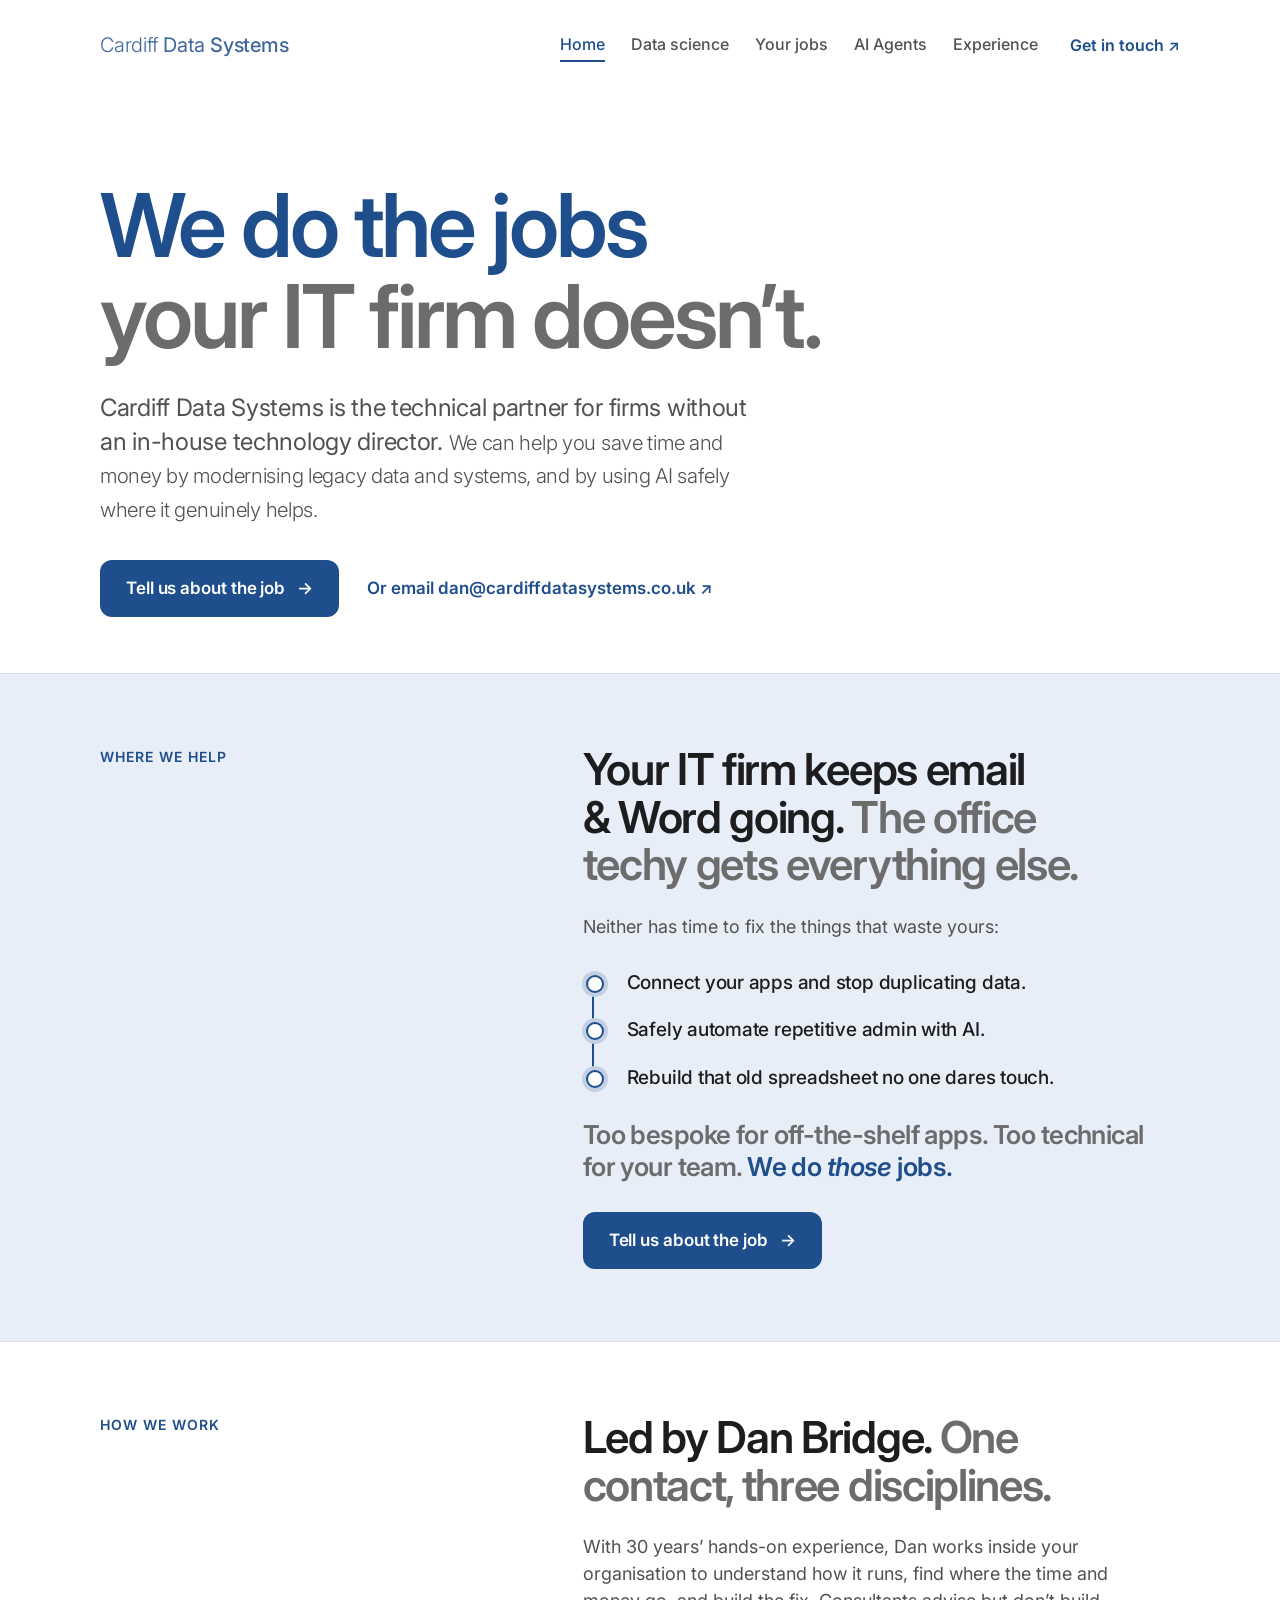
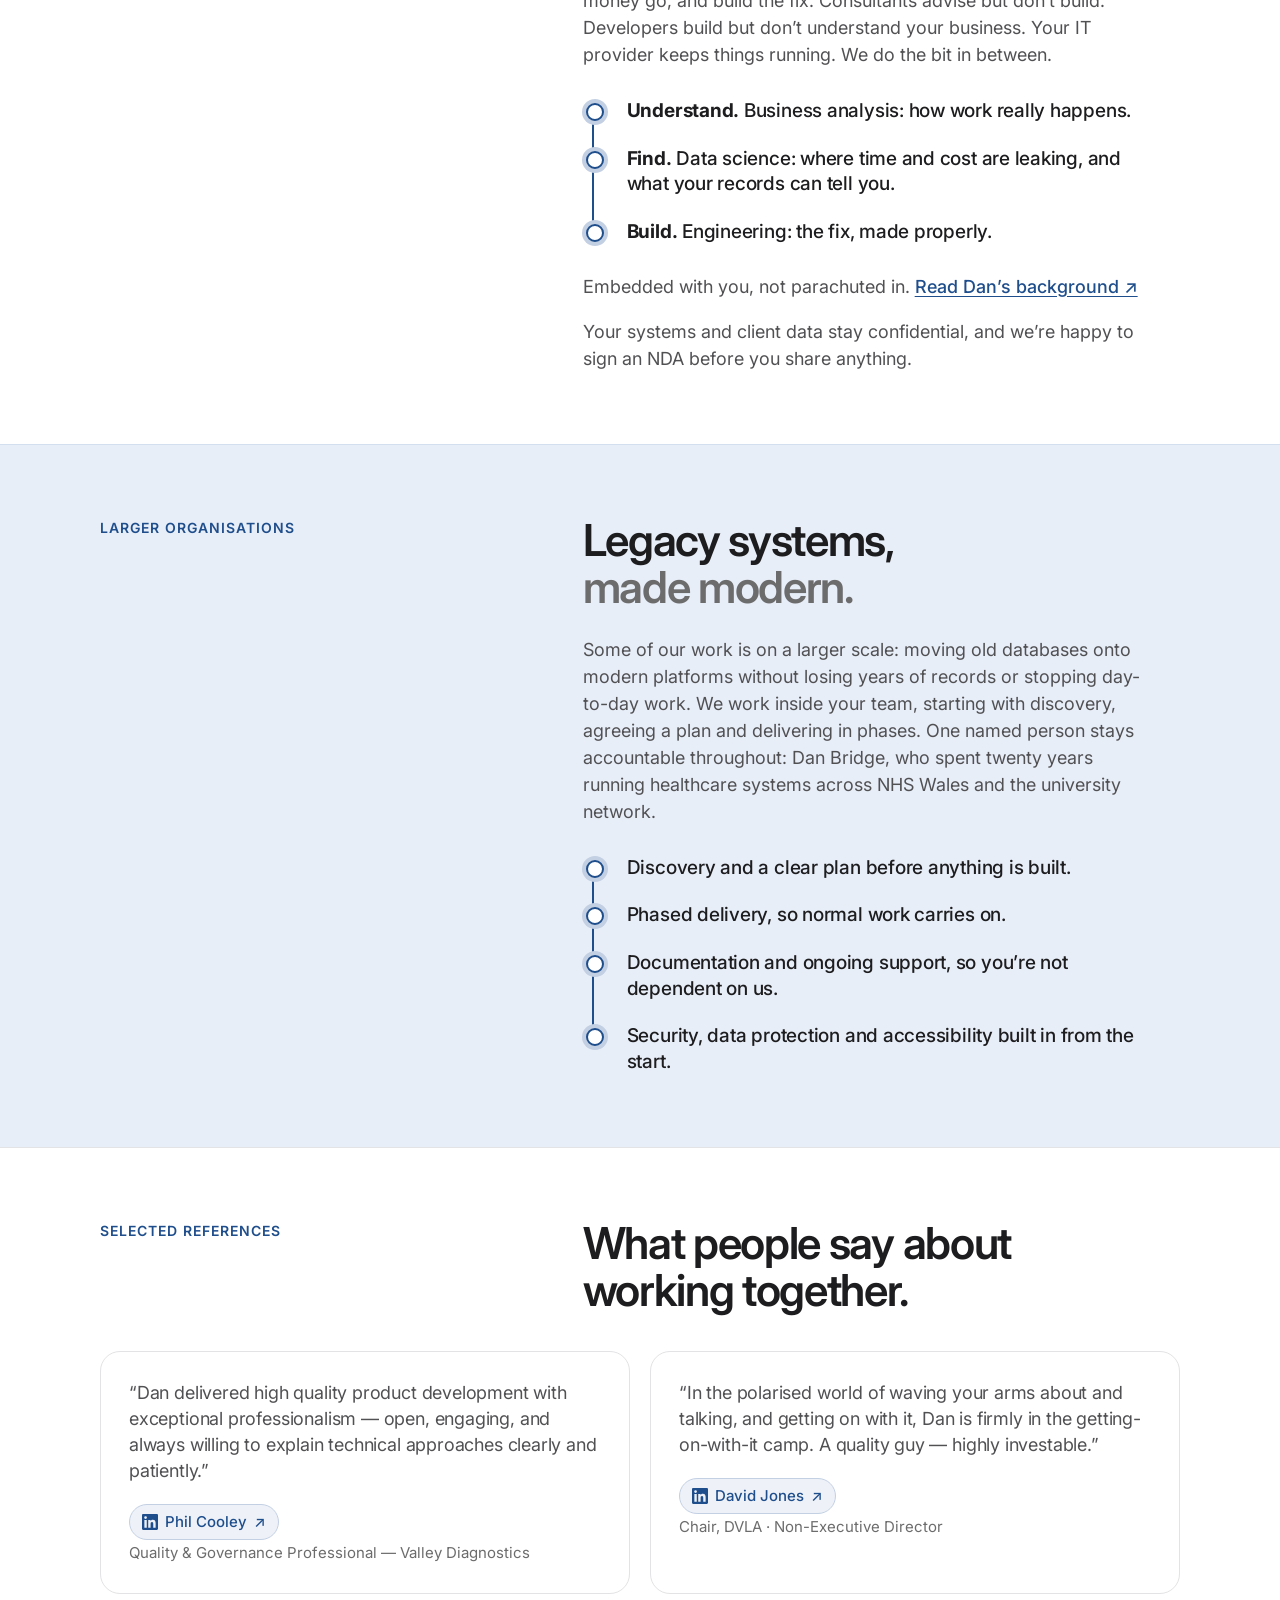
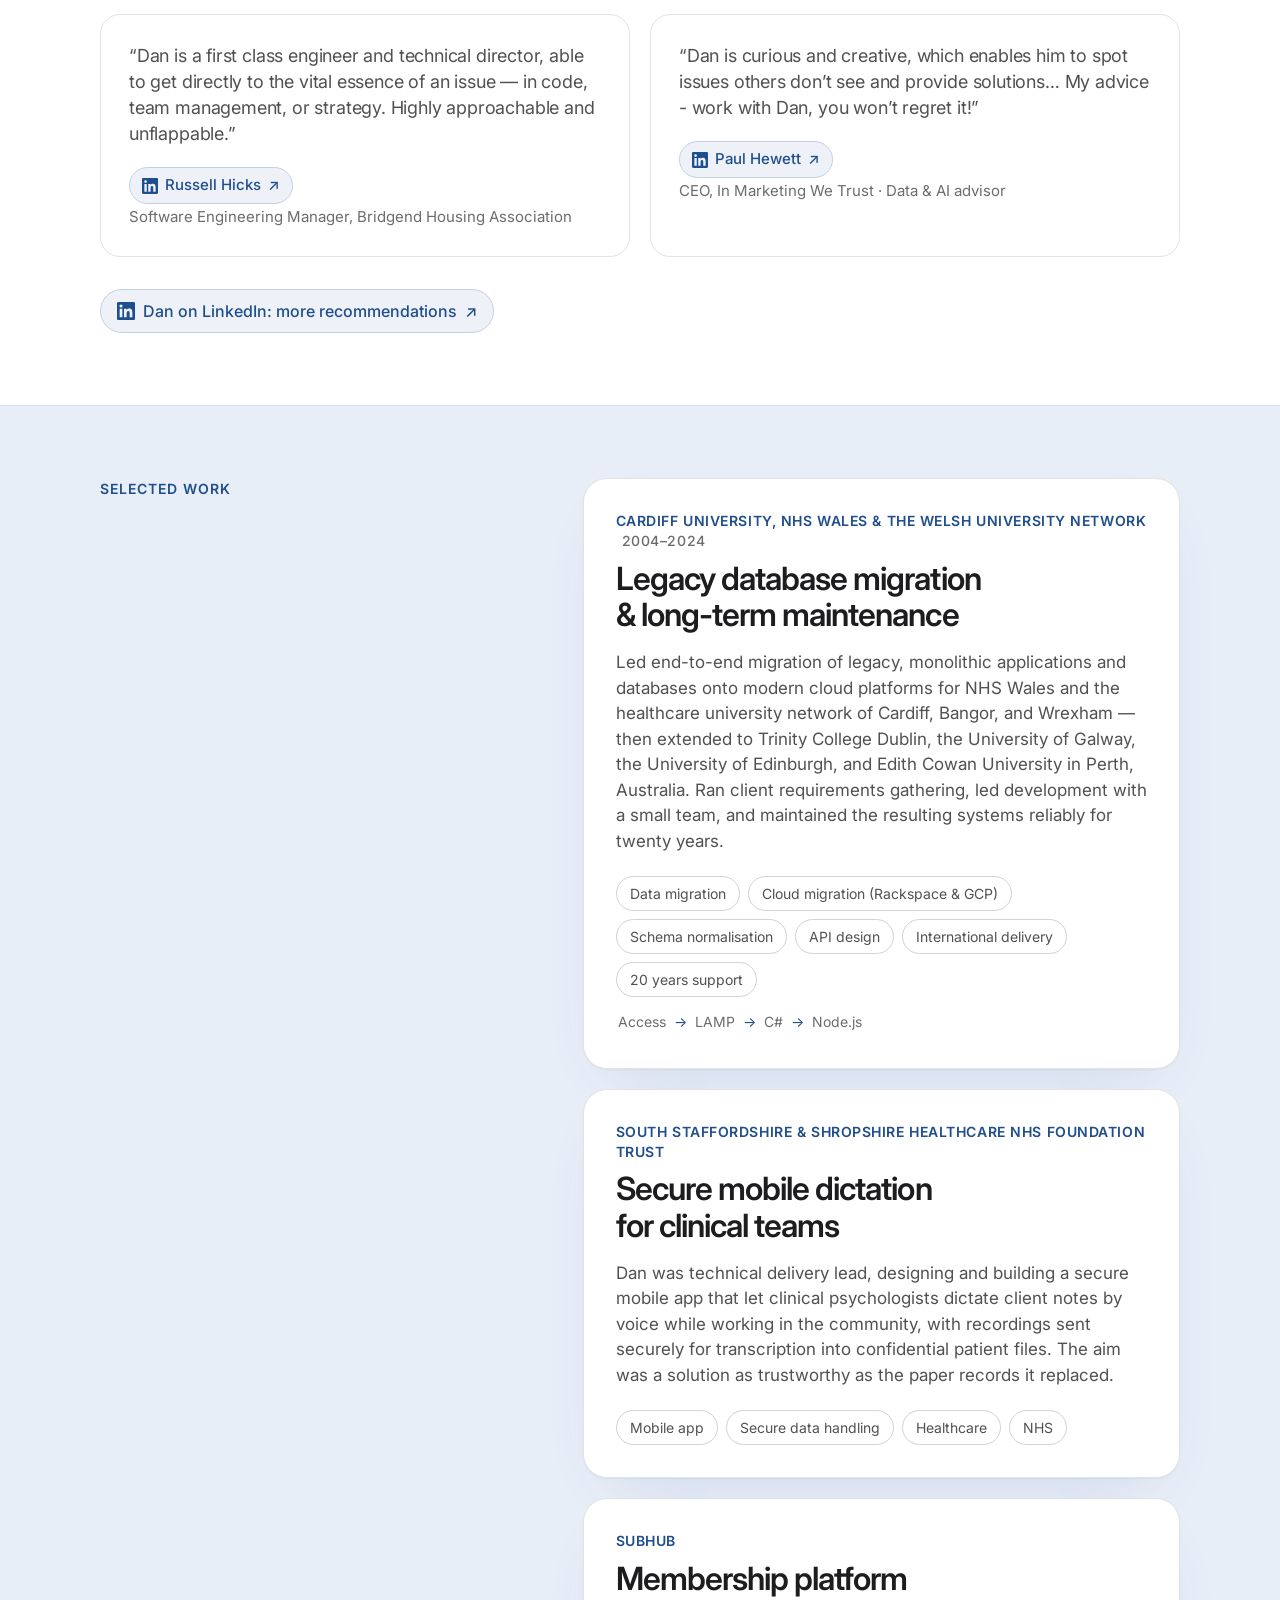
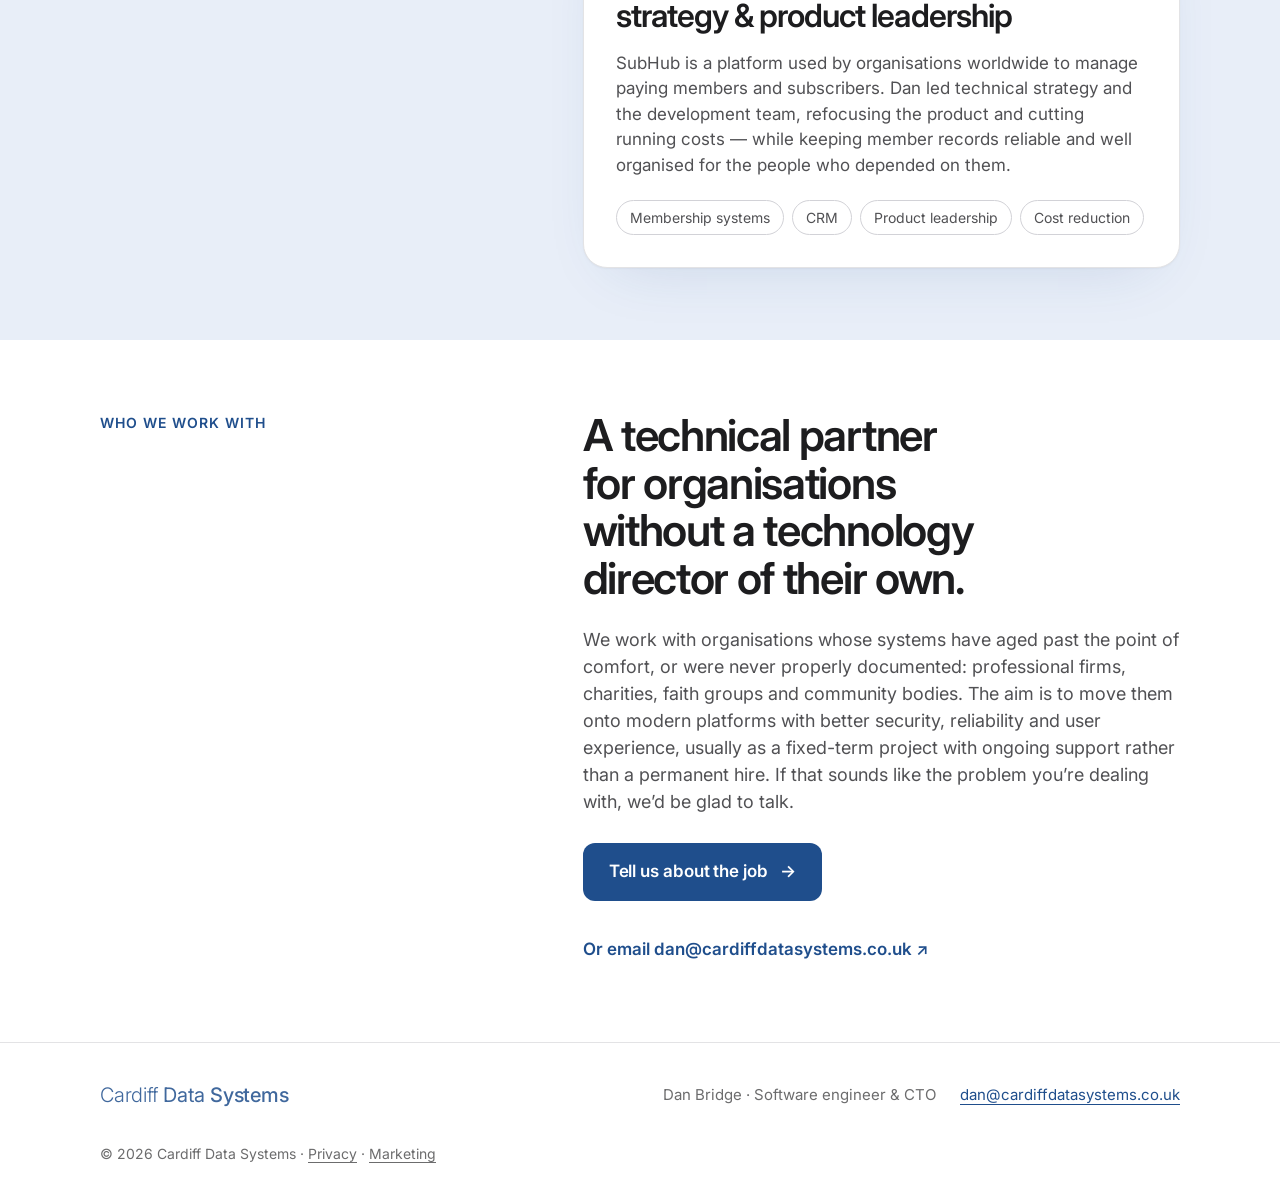
==== commit c22fd0f3: "Nav: rename AI agent checker to AI Agents Co-Authored-By: Claude Sonnet 5.5 <noreply@anthropic.com> " ====
--- a/index.html
+++ b/index.html
@@ -20,7 +20,7 @@
           <a href="index.html" aria-current="page">Home</a>
           <a href="data-science/index.html">Data science</a>
           <a href="your-jobs/index.html">Your jobs</a>
-          <a href="agents/index.html">AI agent checker</a>
+          <a href="agents/index.html">AI Agents</a>
           <a href="experience/index.html">Experience</a>
         </nav>
         <a class="contact-link" href="mailto:dan@cardiffdatasystems.co.uk">Get in touch <span aria-hidden="true">↗</span></a>
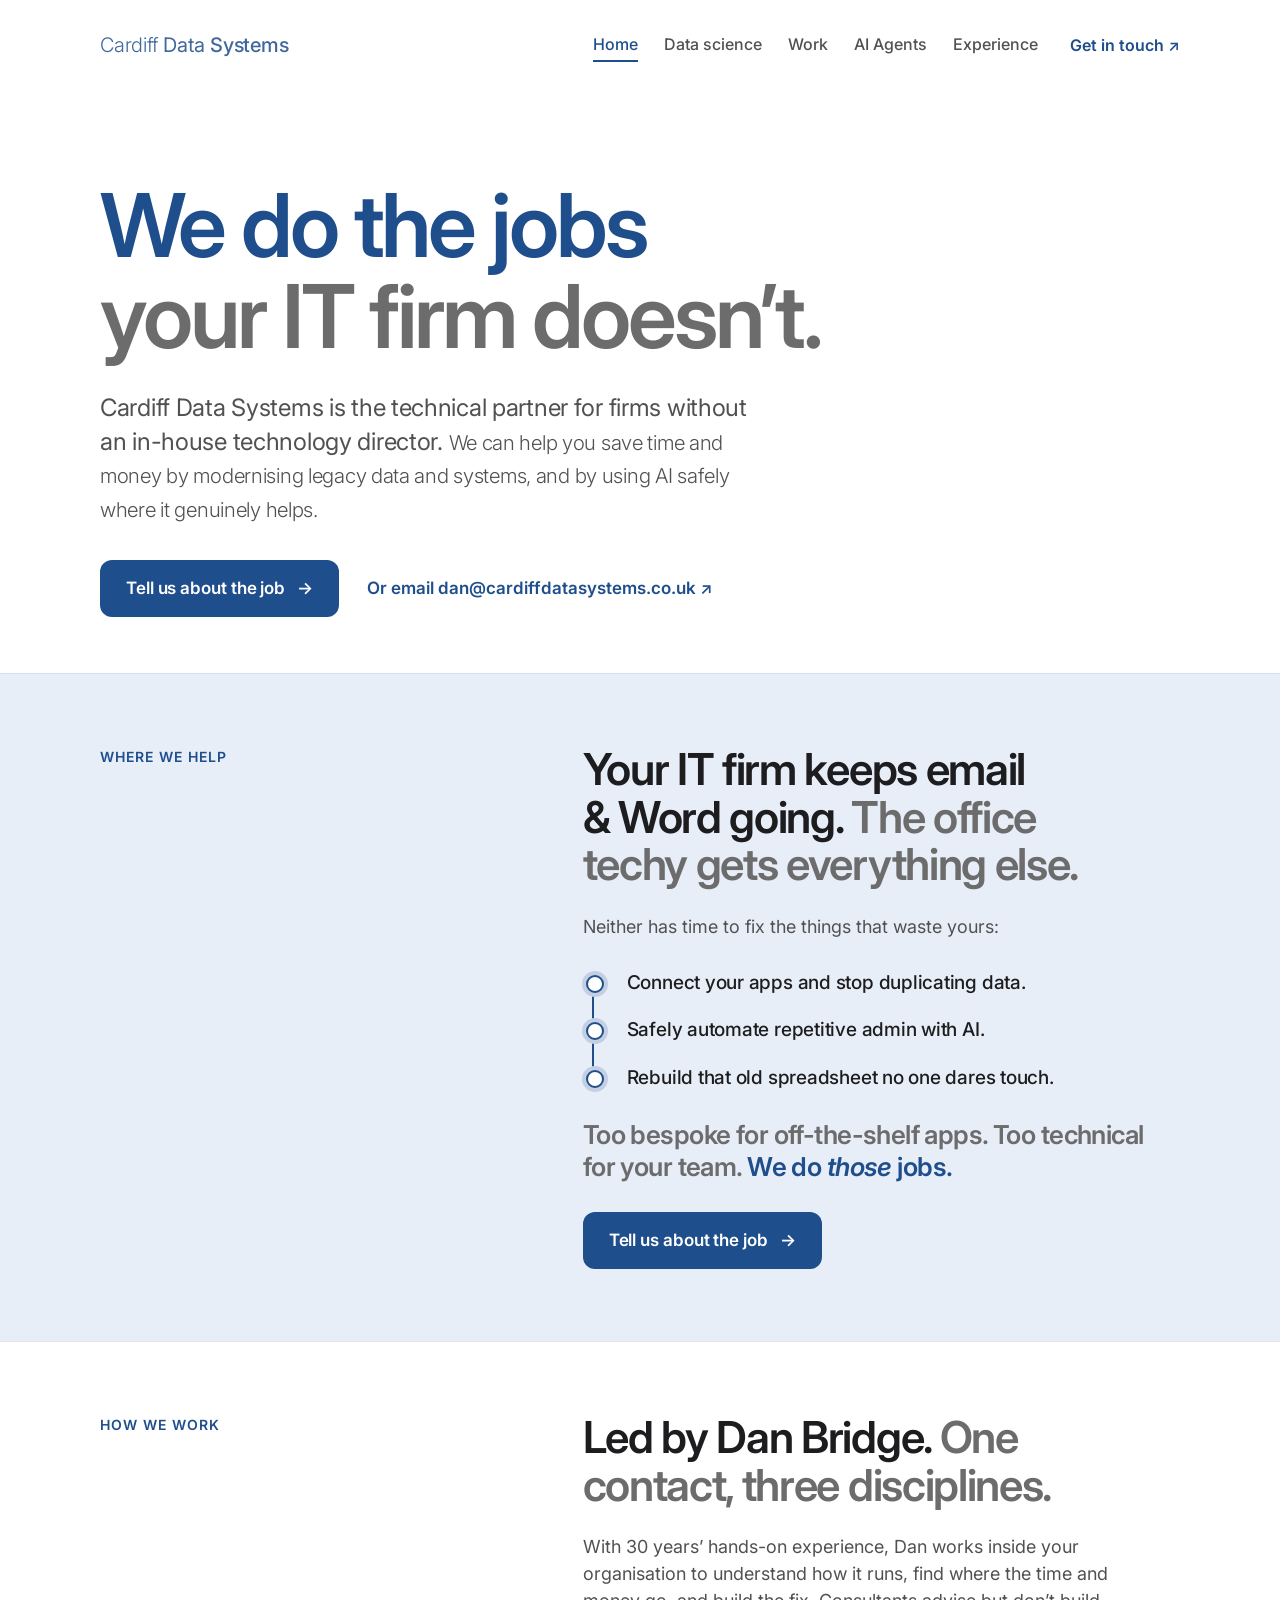
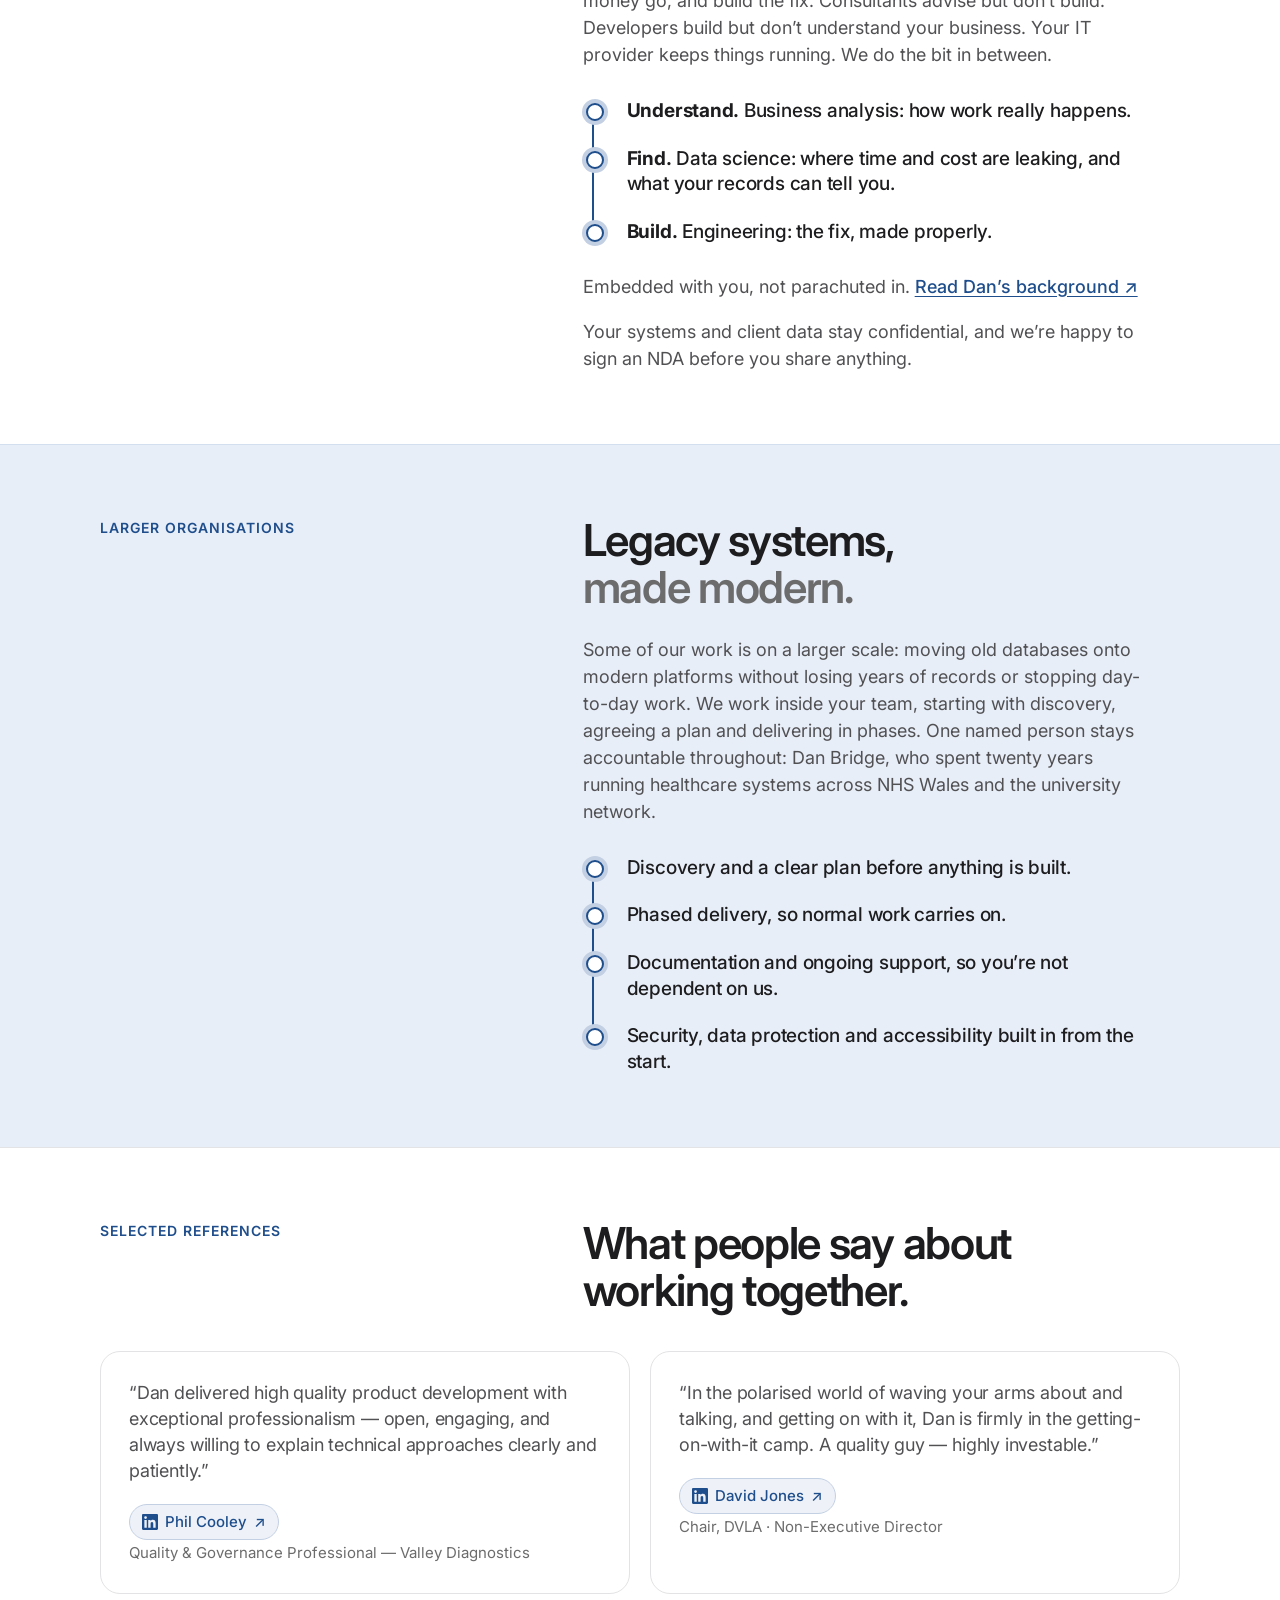
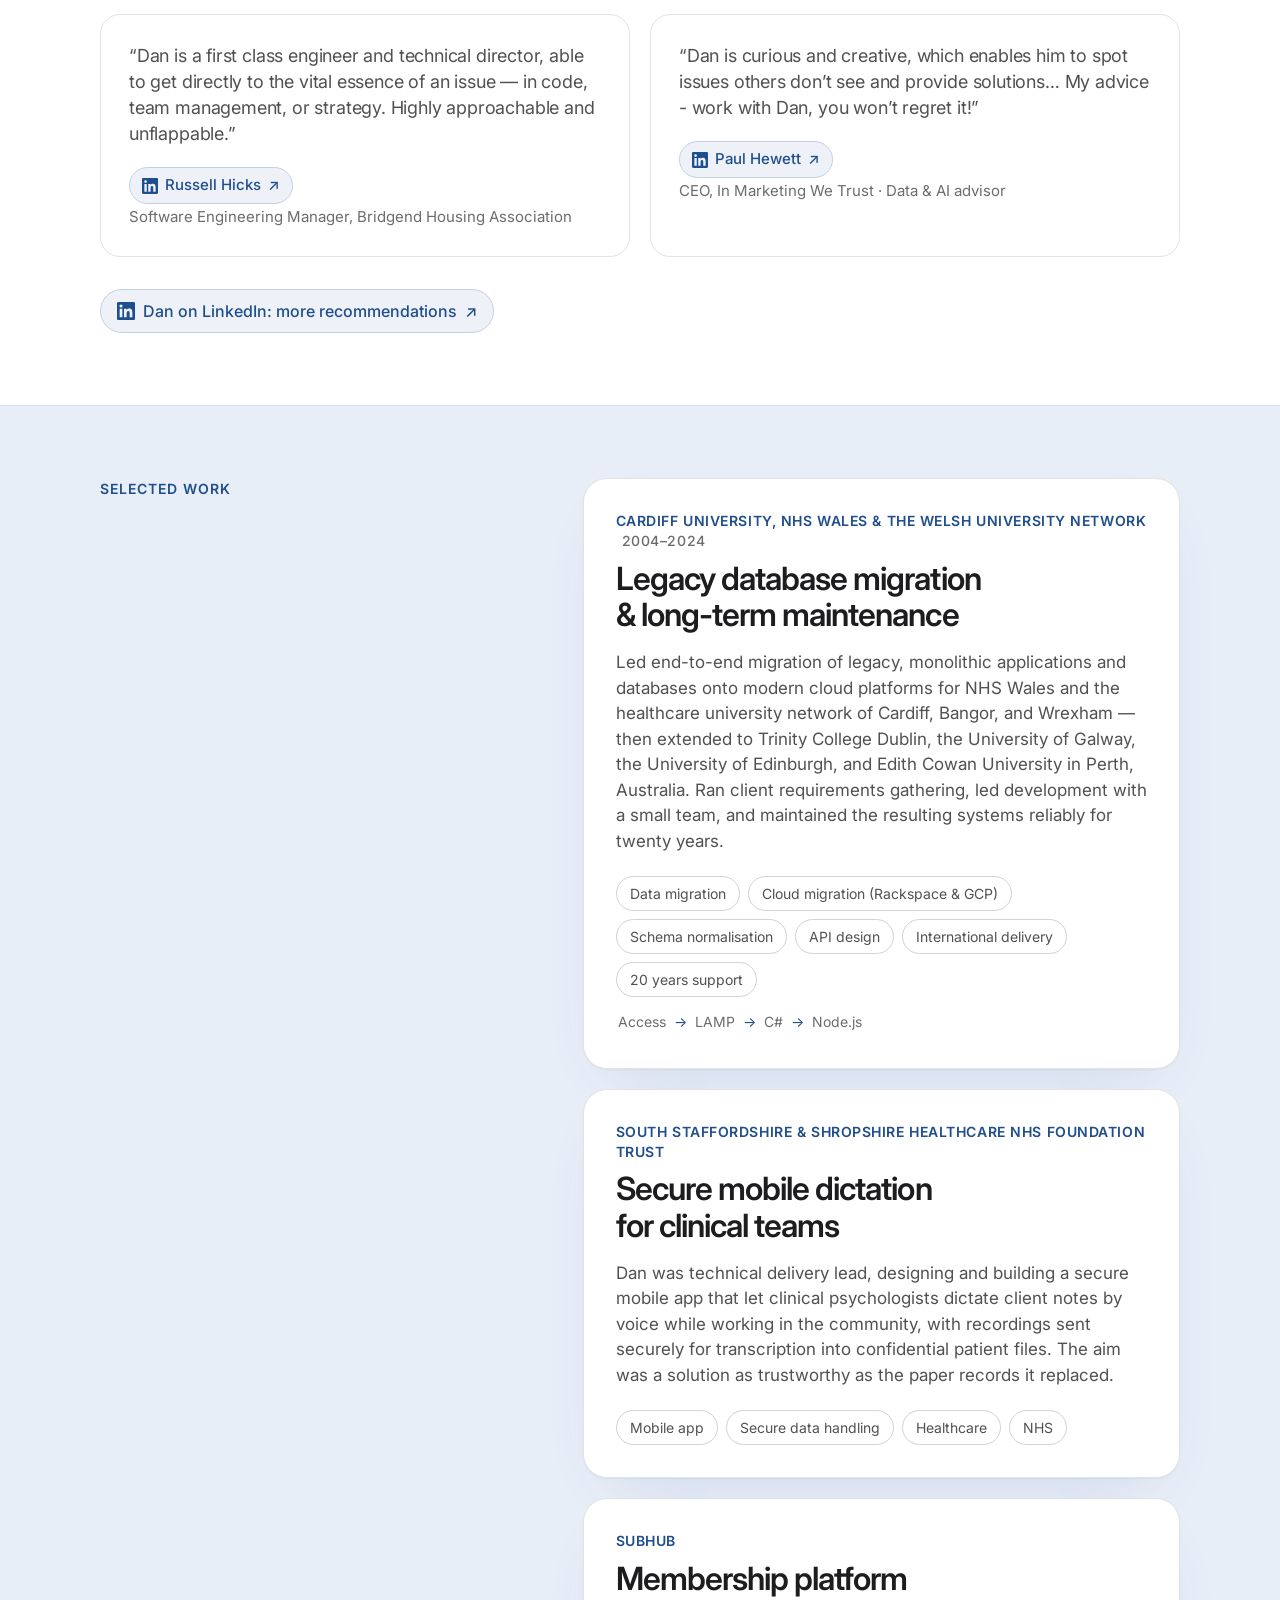
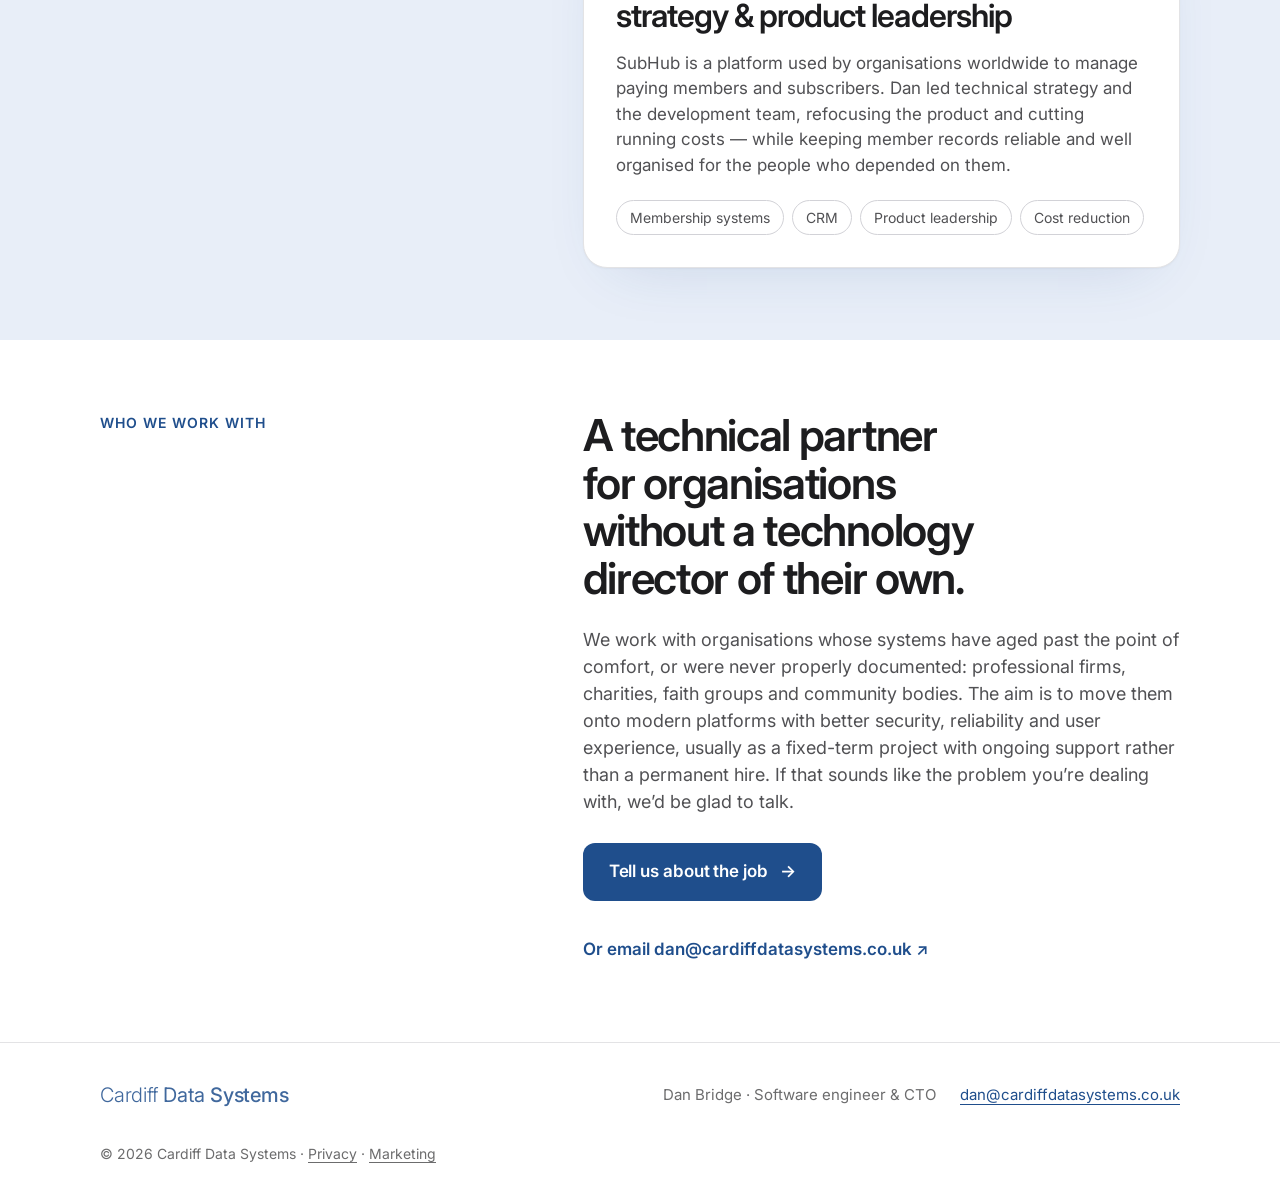
==== commit 736cc2e8: "Nav: rename Your jobs to Work Co-Authored-By: Claude Sonnet 5.5 <noreply@anthropic.com> Claude-Sessi" ====
--- a/index.html
+++ b/index.html
@@ -19,7 +19,7 @@
         <nav class="site-nav" aria-label="Main">
           <a href="index.html" aria-current="page">Home</a>
           <a href="data-science/index.html">Data science</a>
-          <a href="your-jobs/index.html">Your jobs</a>
+          <a href="your-jobs/index.html">Work</a>
           <a href="agents/index.html">AI Agents</a>
           <a href="experience/index.html">Experience</a>
         </nav>
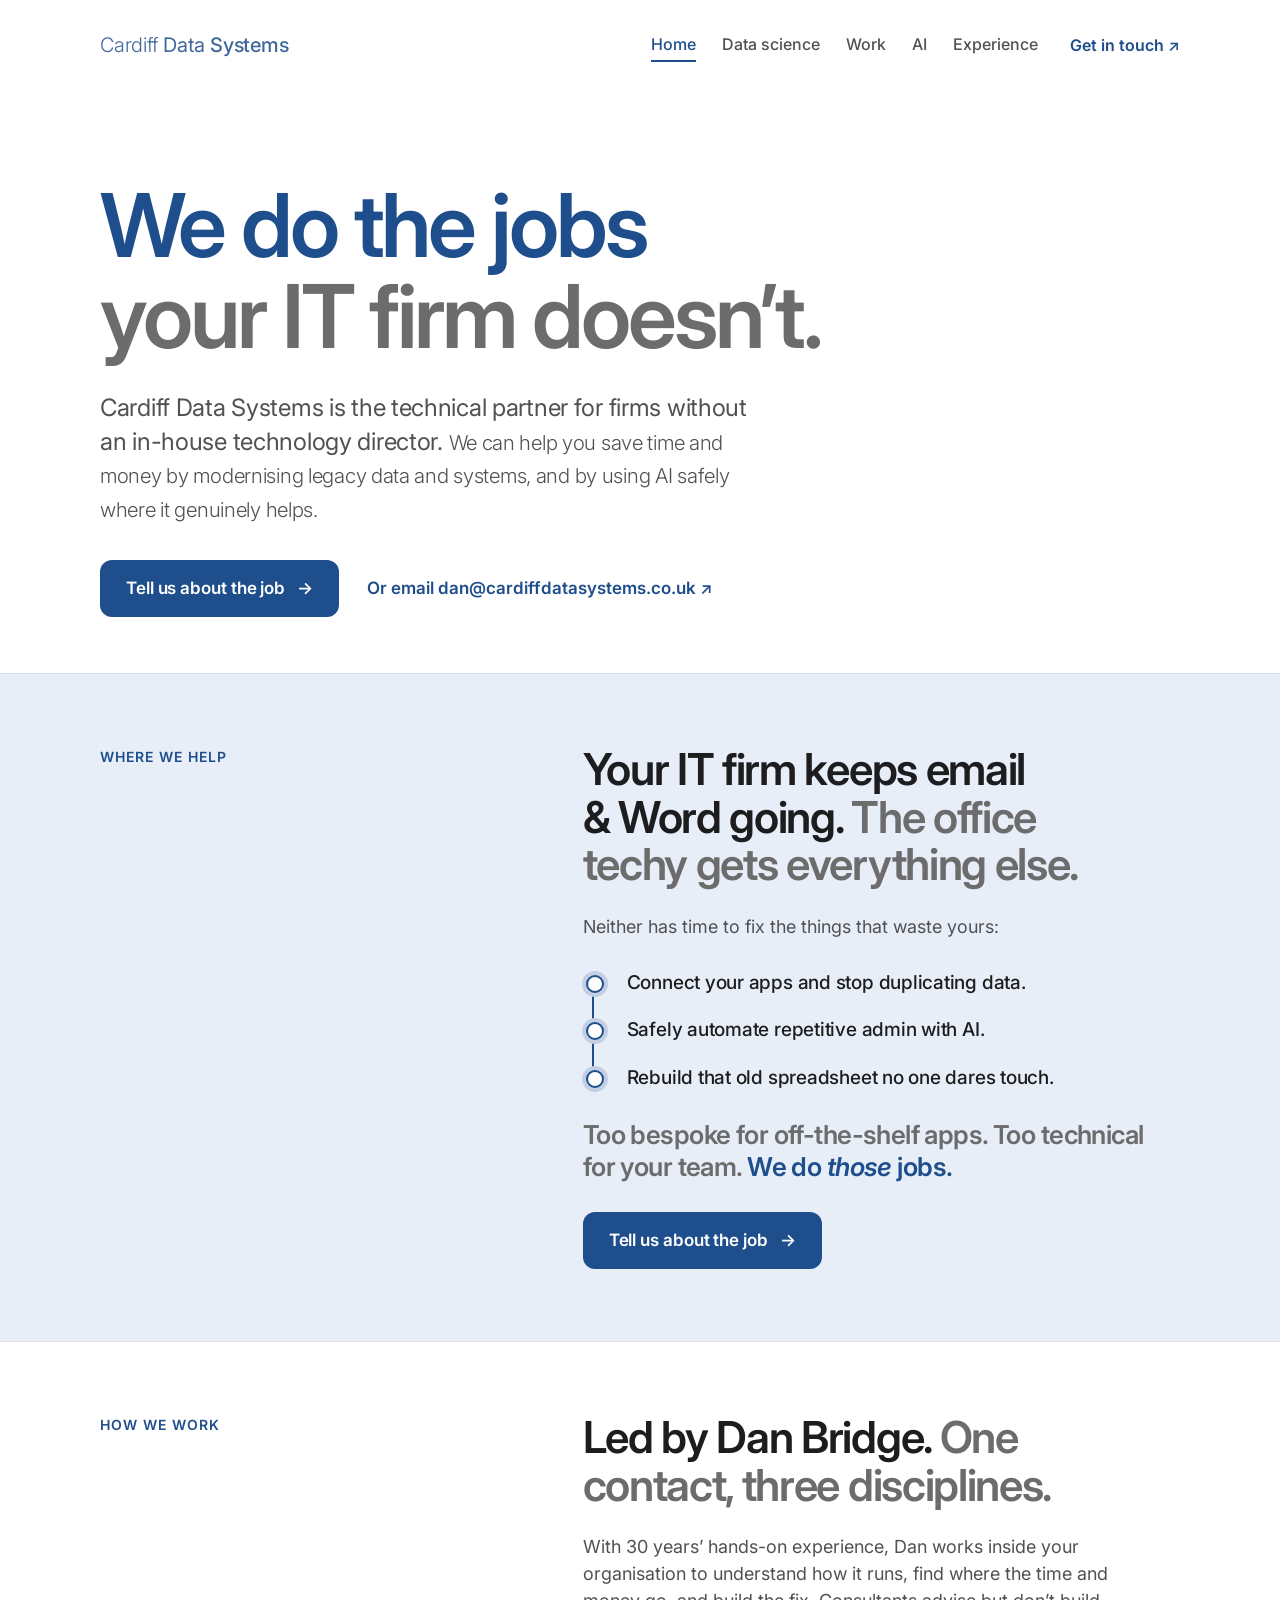
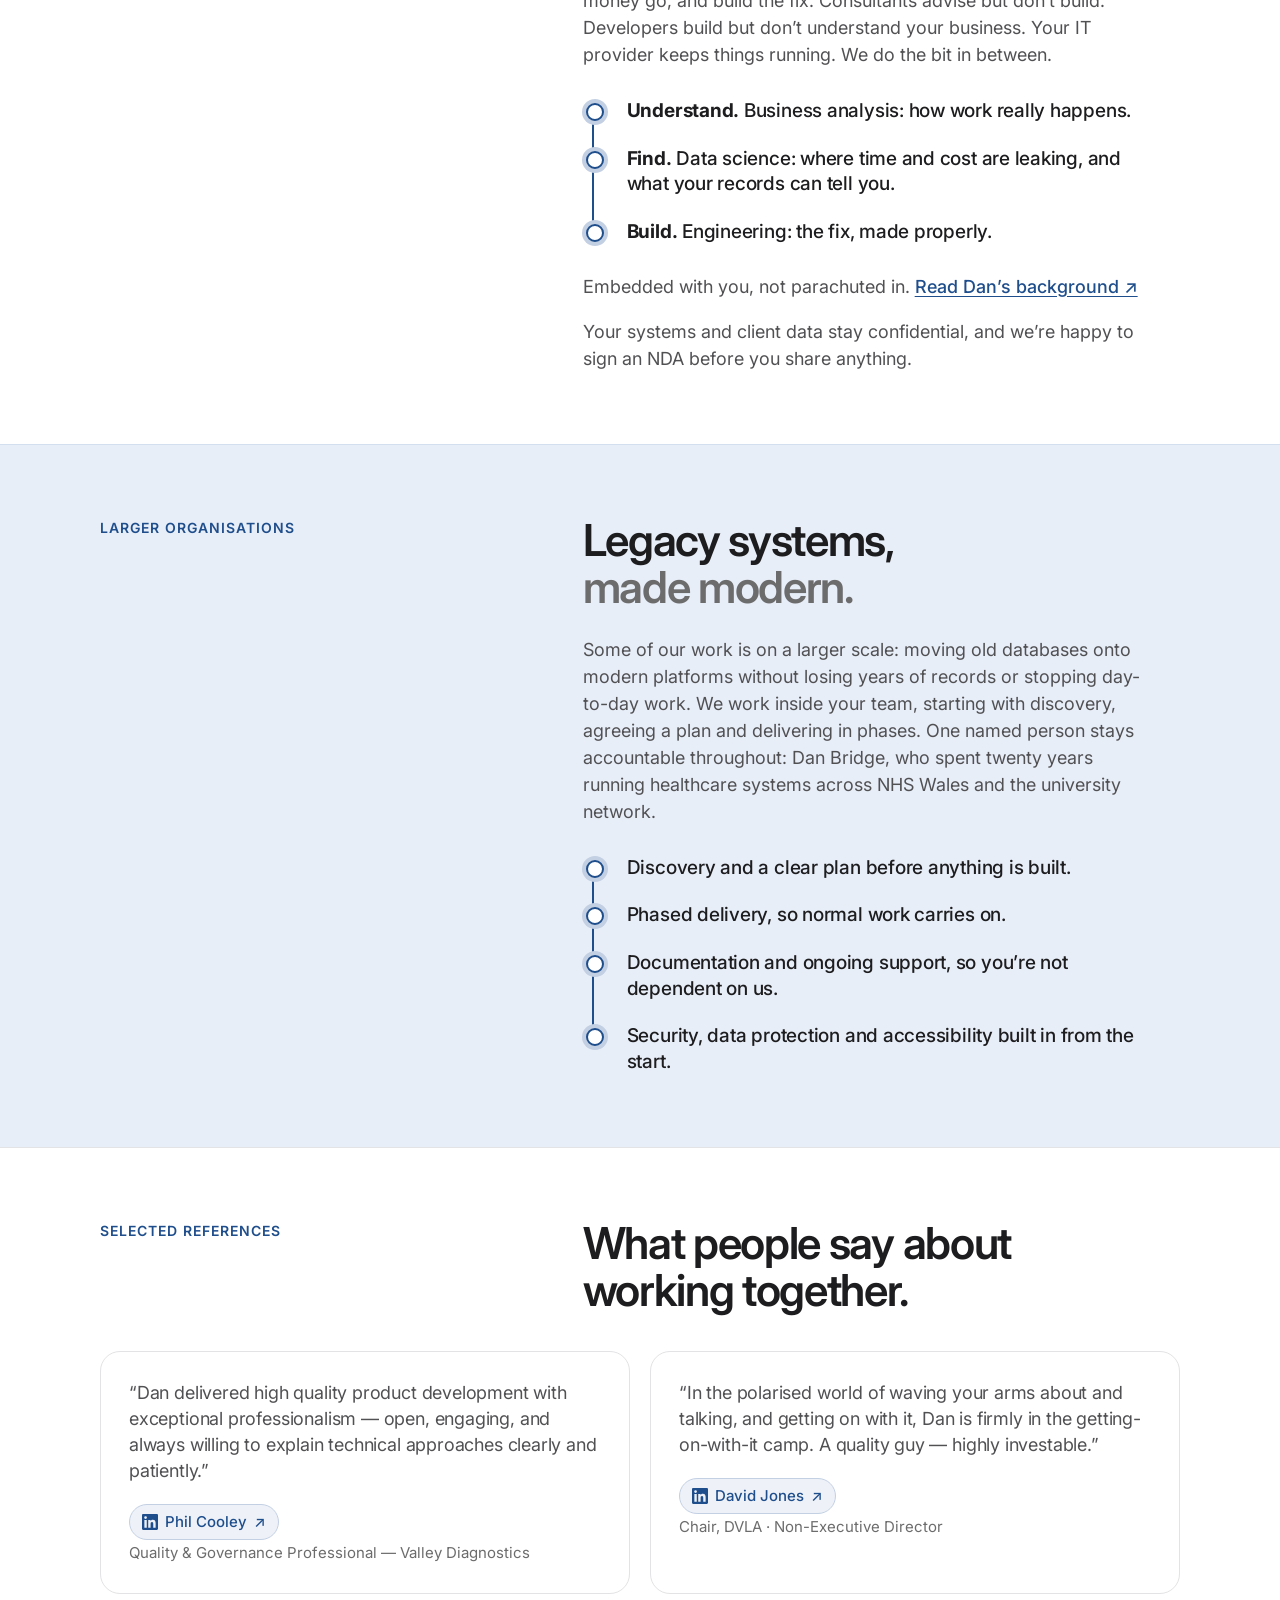
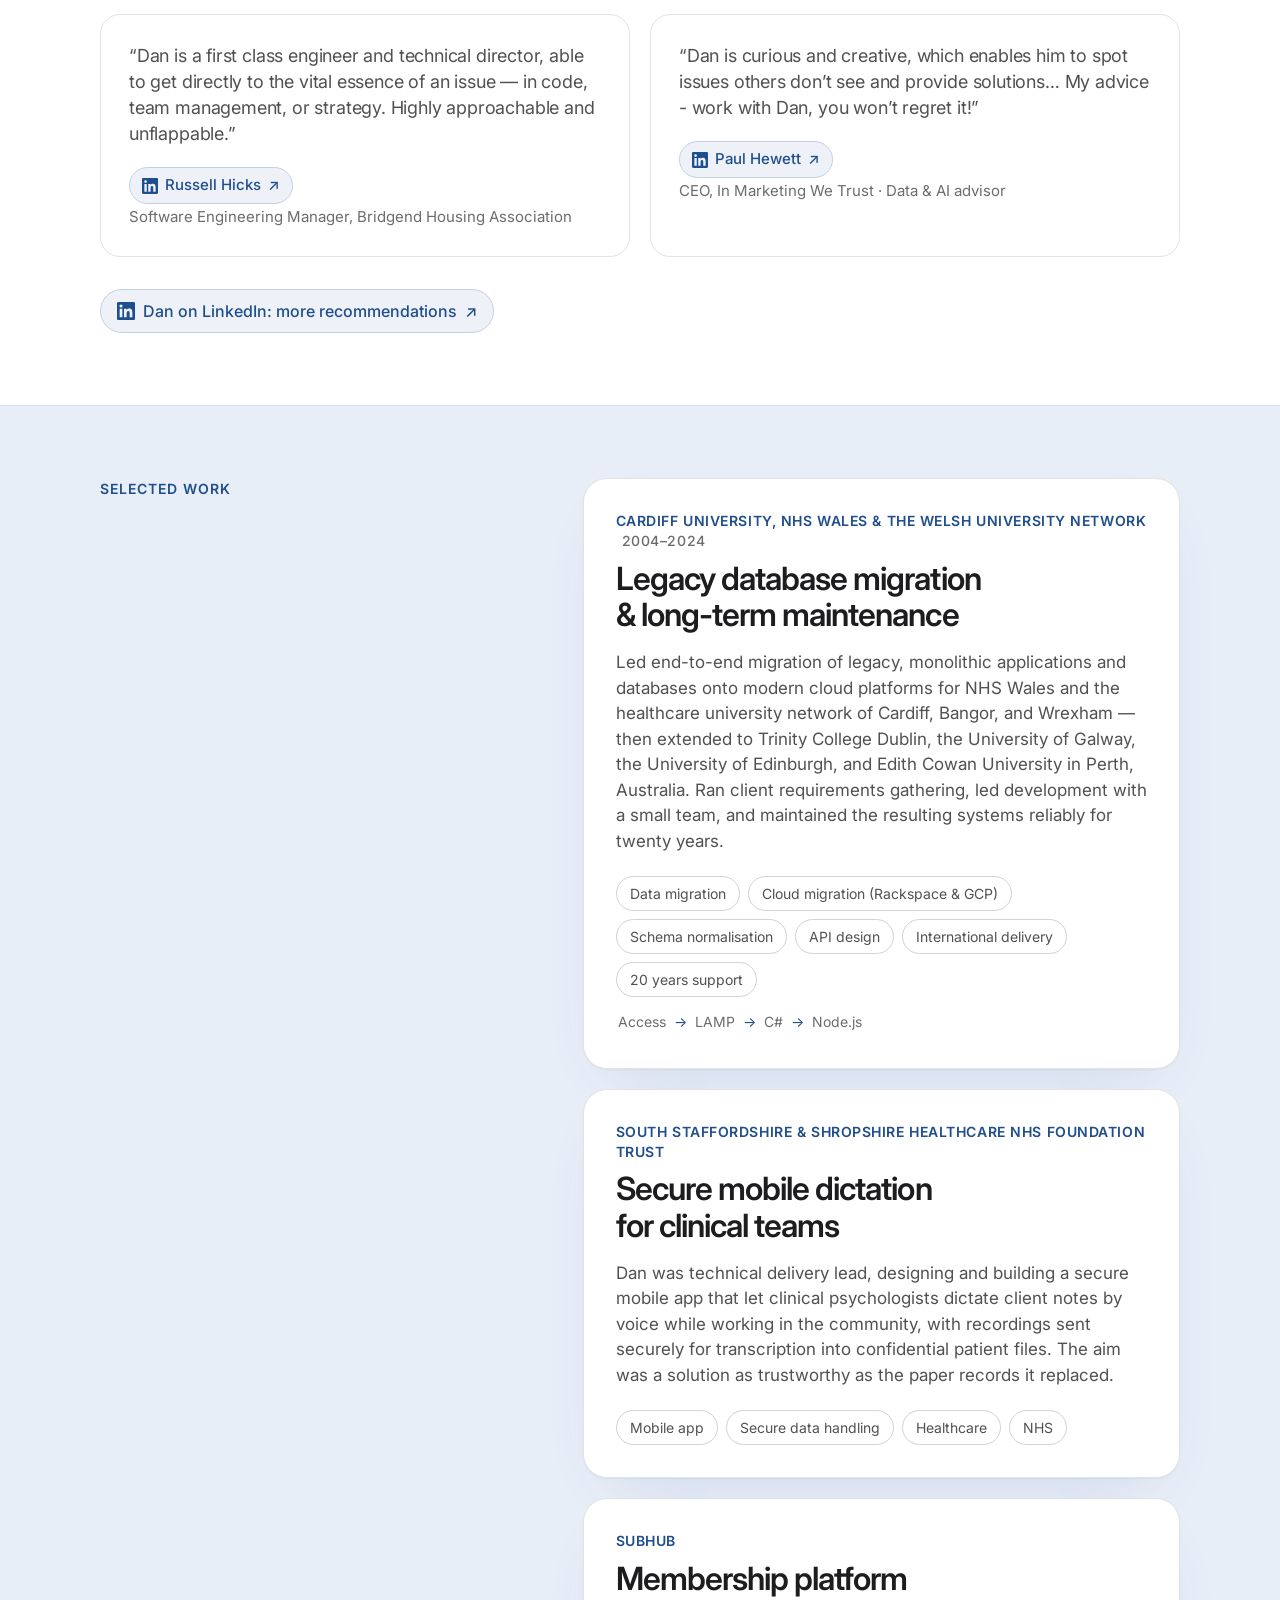
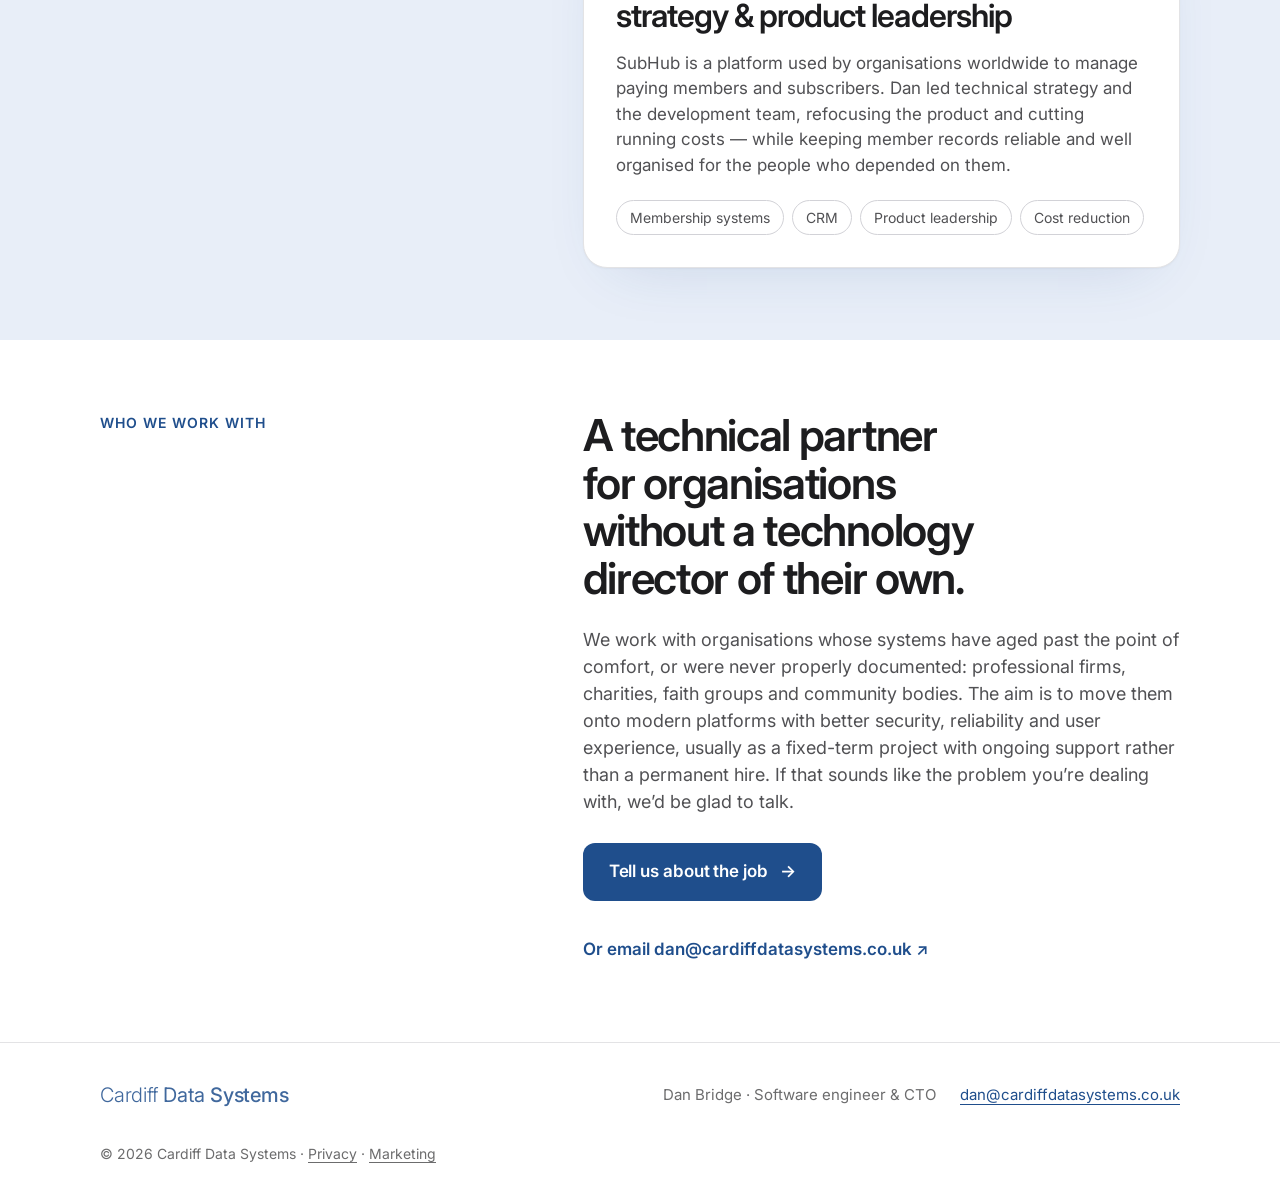
==== commit ec004228: "Nav: rename AI Agents to AI Co-Authored-By: Claude Sonnet 5.5 <noreply@anthropic.com> Claude-Session" ====
--- a/index.html
+++ b/index.html
@@ -20,7 +20,7 @@
           <a href="index.html" aria-current="page">Home</a>
           <a href="data-science/index.html">Data science</a>
           <a href="your-jobs/index.html">Work</a>
-          <a href="agents/index.html">AI Agents</a>
+          <a href="agents/index.html">AI</a>
           <a href="experience/index.html">Experience</a>
         </nav>
         <a class="contact-link" href="mailto:dan@cardiffdatasystems.co.uk">Get in touch <span aria-hidden="true">↗</span></a>
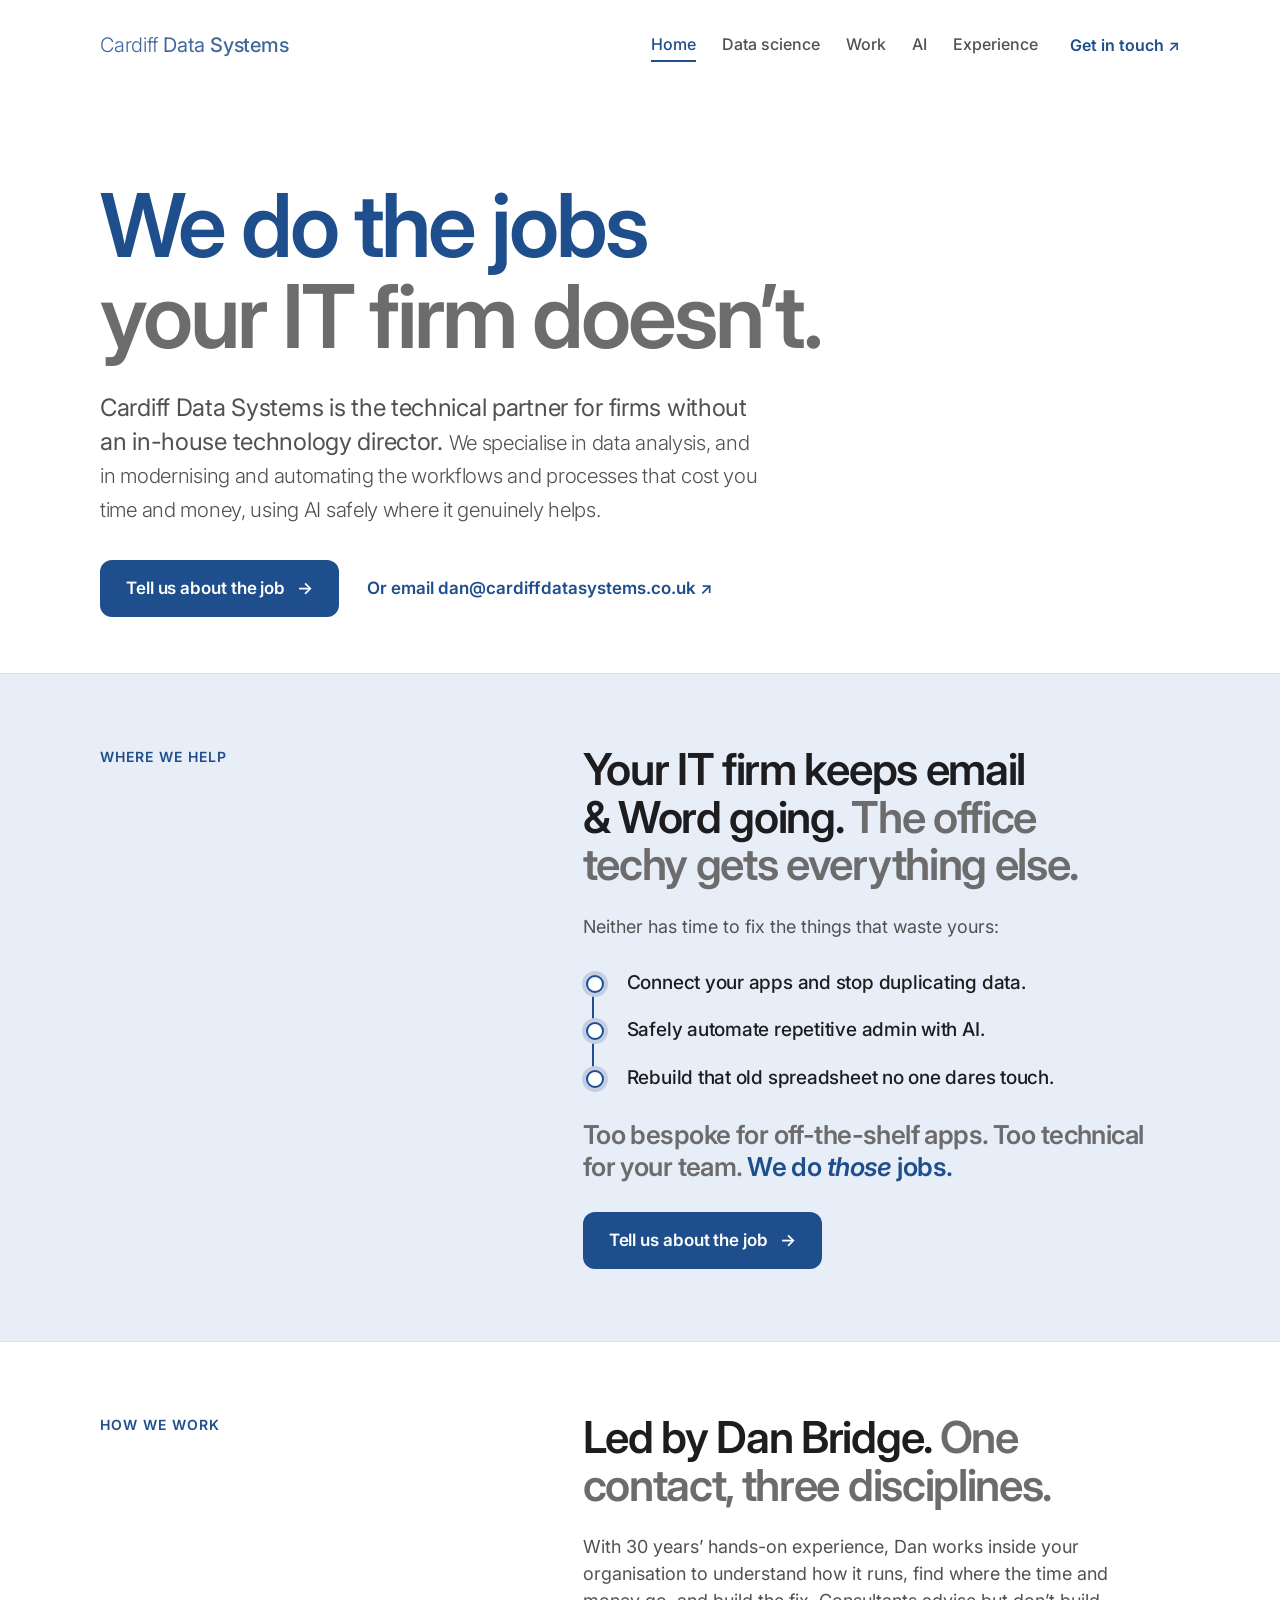
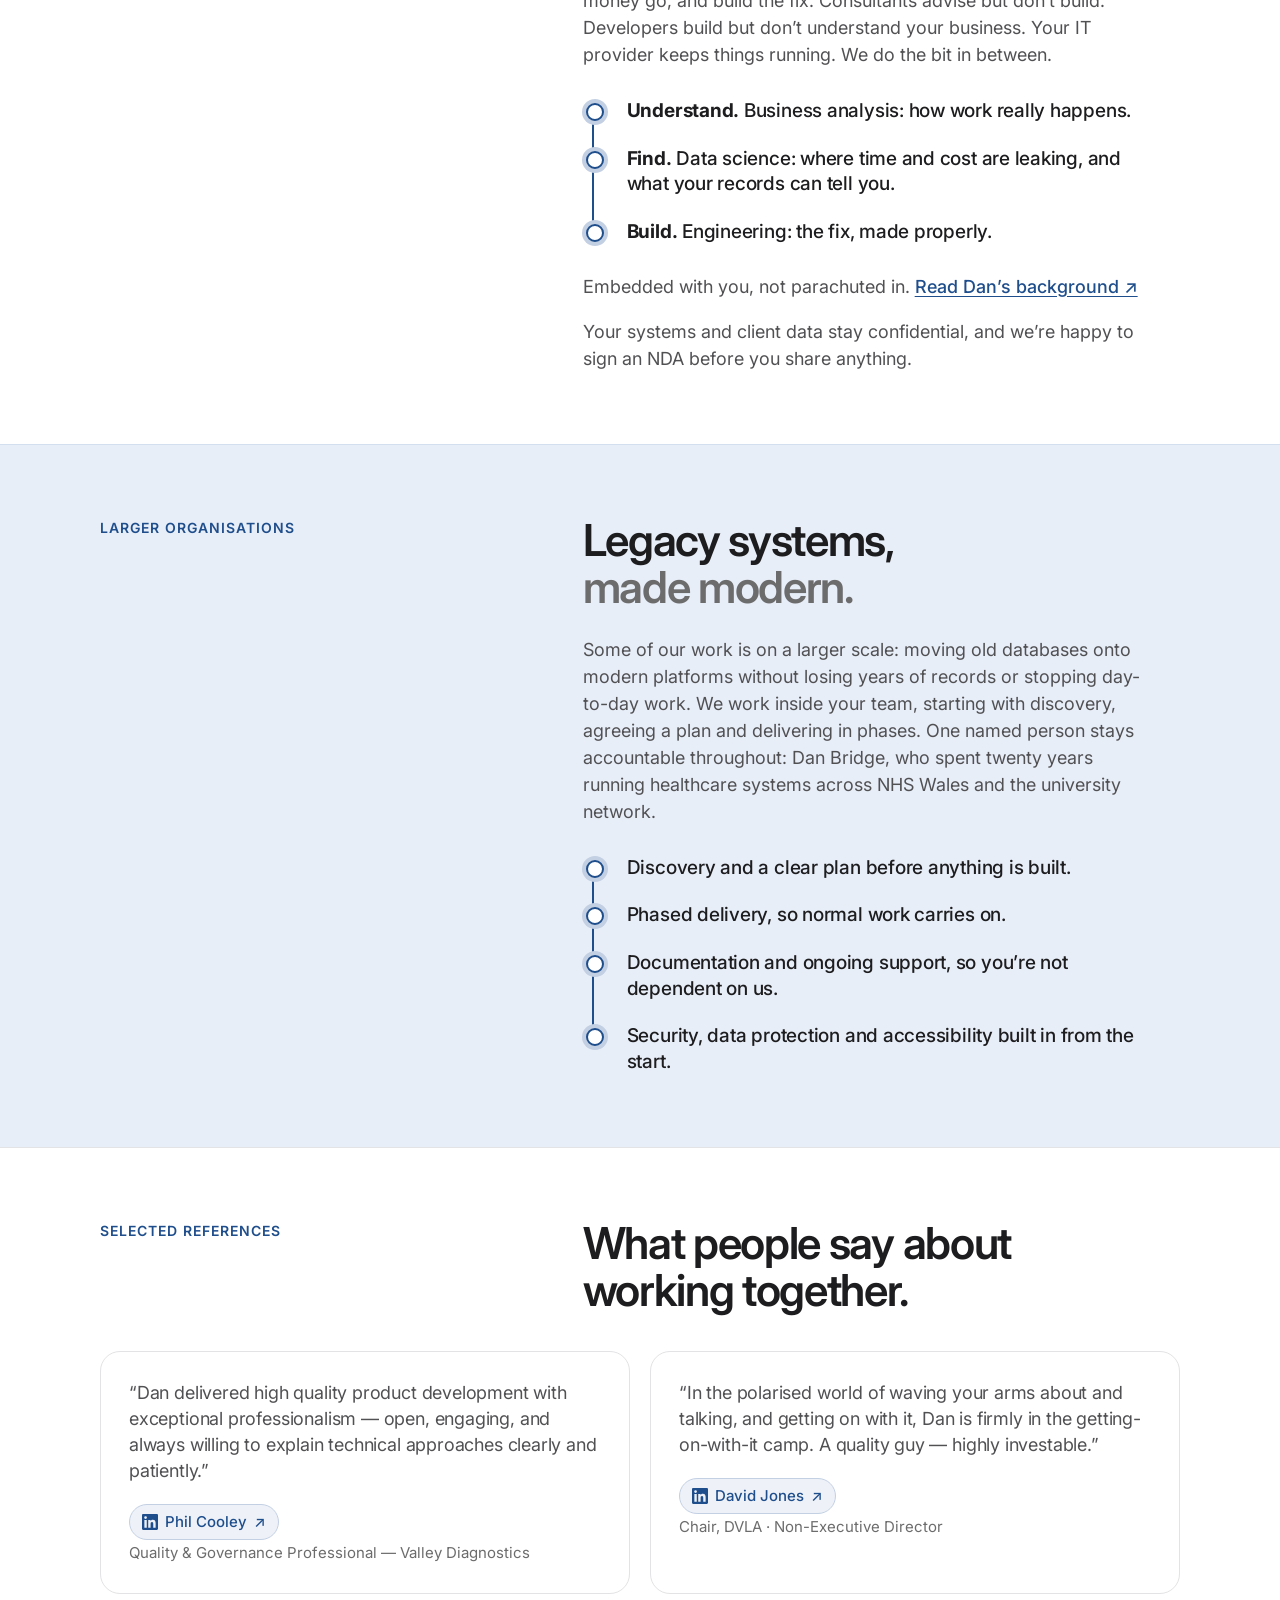
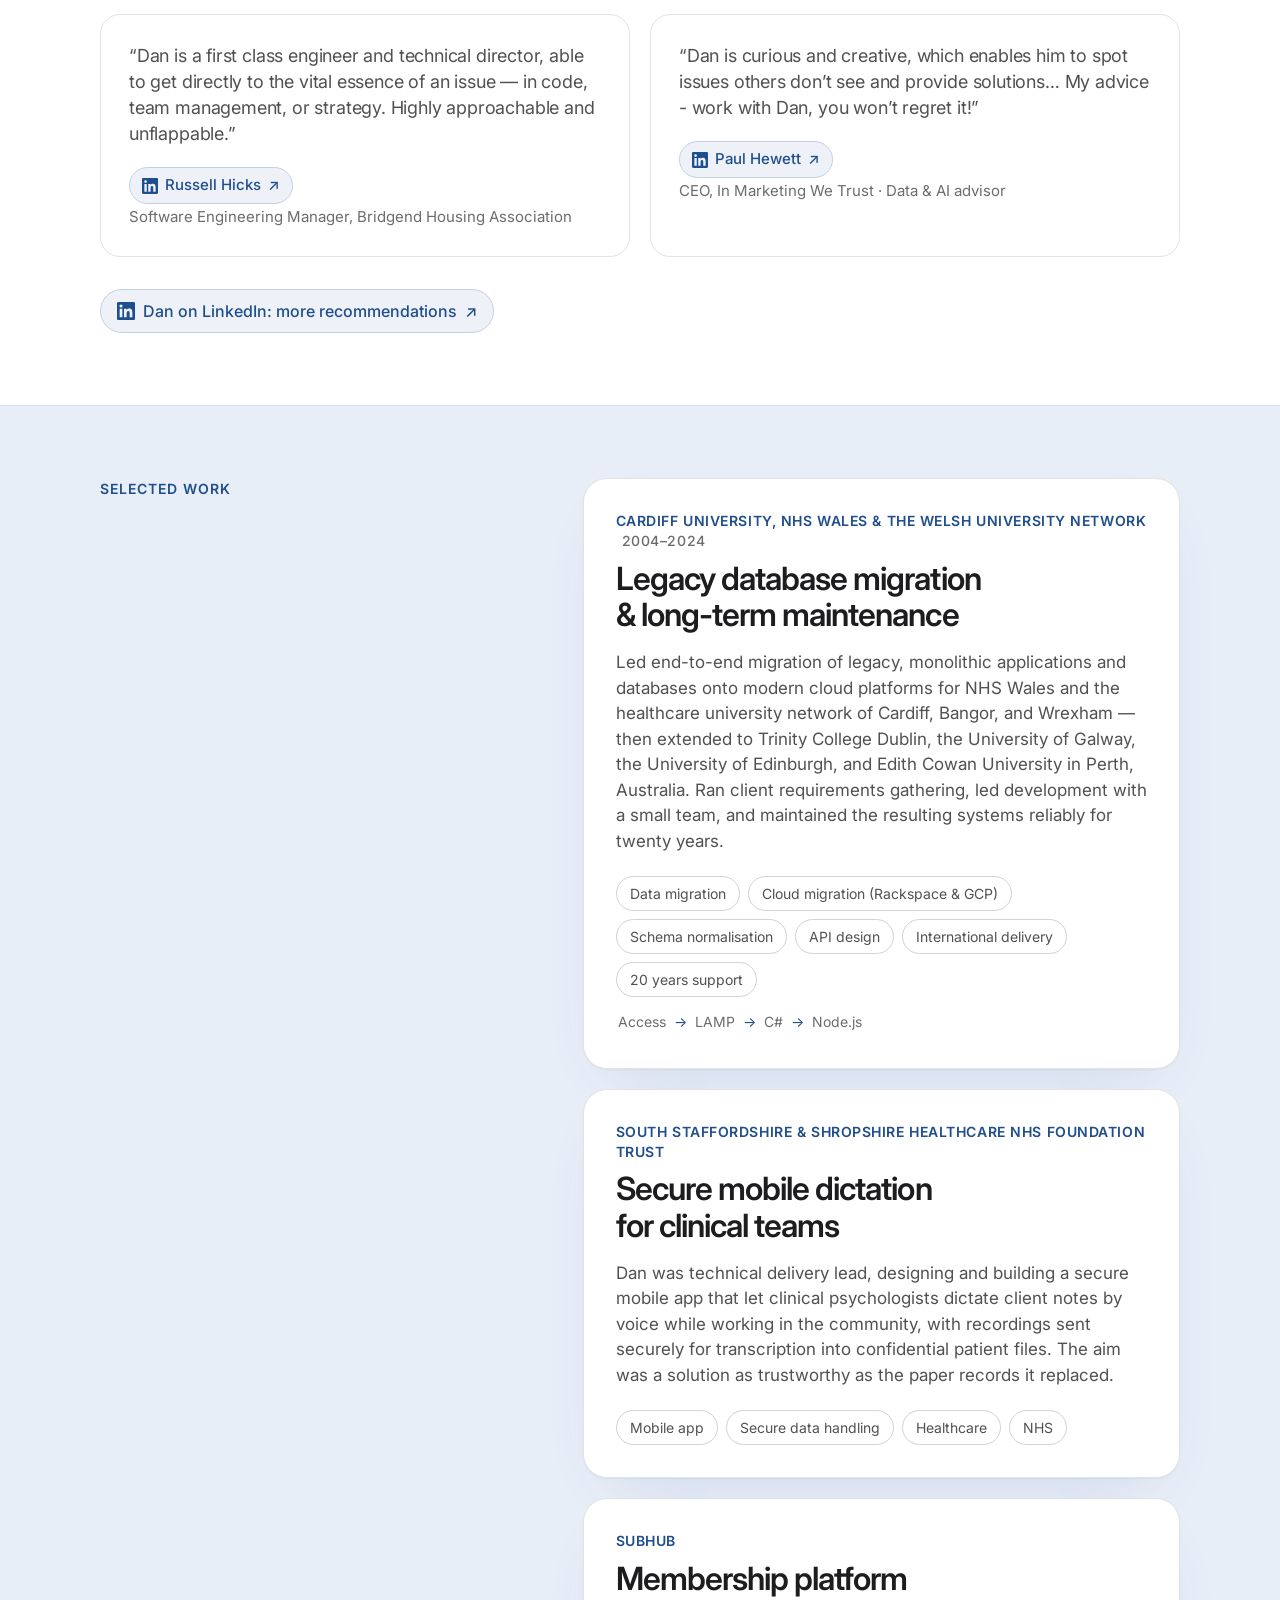
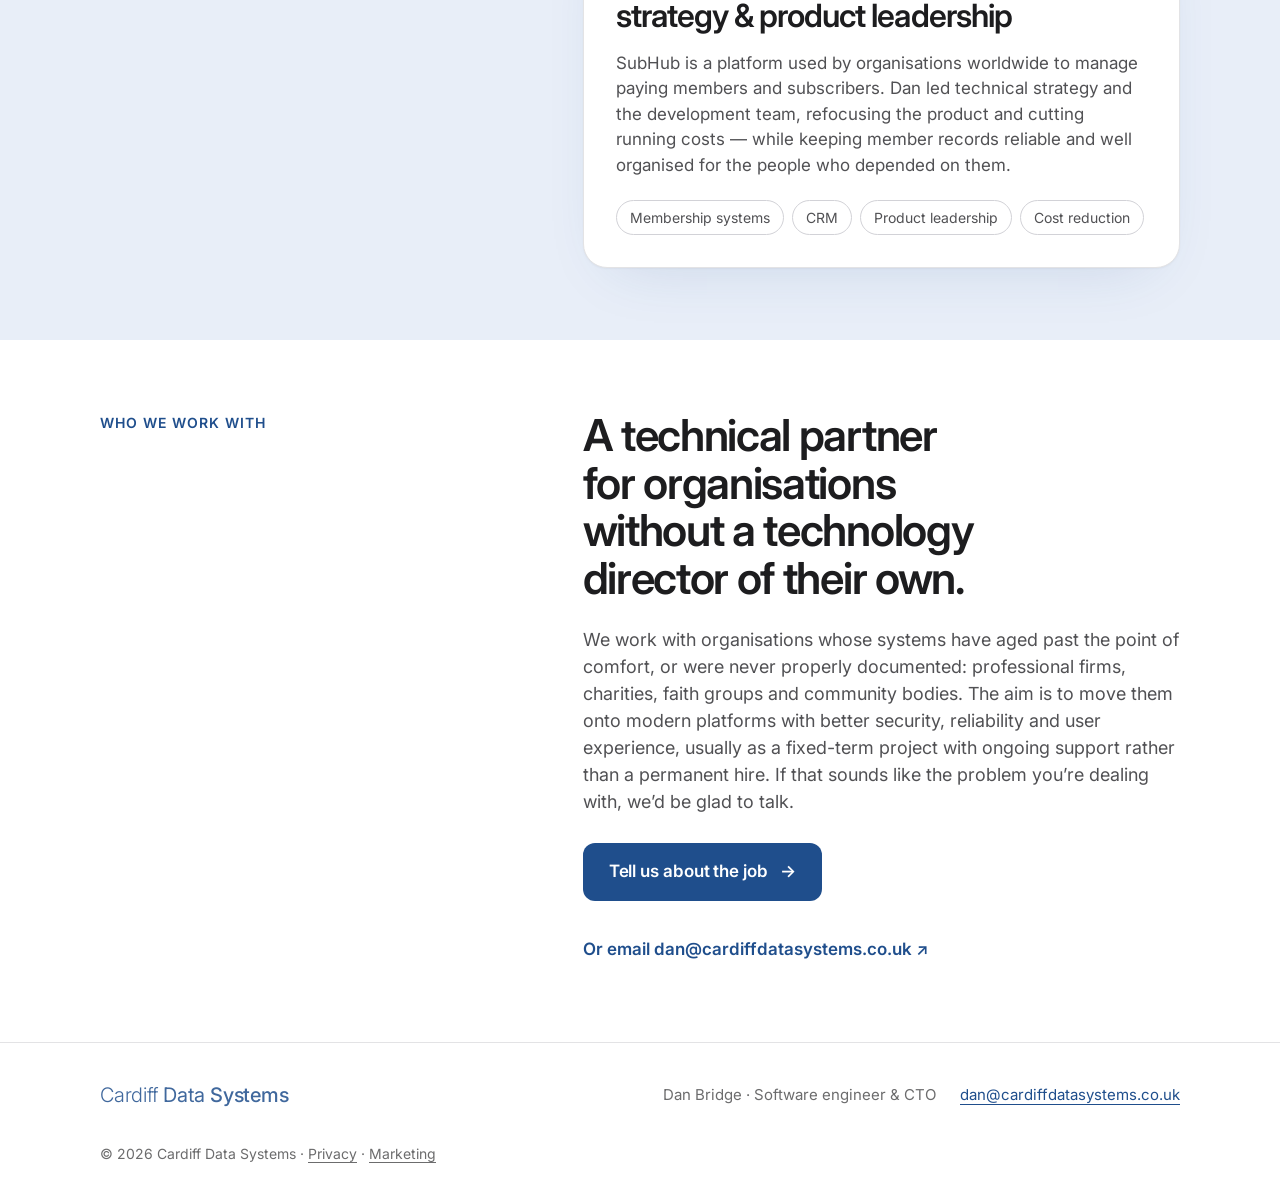
==== commit 7aad96f7: "Home intro: name the specialisms (data analysis, modernising and automating workflow) Co-Authored-By" ====
--- a/index.html
+++ b/index.html
@@ -30,7 +30,7 @@
       <section class="hero" aria-labelledby="hero-title">
         <h1 id="hero-title">We do the jobs<br><em>your IT firm doesn’t.</em></h1>
         <div class="hero-bottom">
-          <p class="intro">Cardiff Data Systems is the technical partner for firms without an in-house technology director. <span class="light">We can help you save time and money by modernising legacy data and systems, and by using AI safely where it genuinely helps.</span></p>
+          <p class="intro">Cardiff Data Systems is the technical partner for firms without an in-house technology director. <span class="light">We specialise in data analysis, and in modernising and automating the workflows and processes that cost you time and money, using AI safely where it genuinely helps.</span></p>
           <div class="hero-actions"><a class="button" href="your-jobs/index.html">Tell us about the job <span aria-hidden="true">→</span></a><a class="text-link" href="mailto:dan@cardiffdatasystems.co.uk">Or email dan@cardiffdatasystems.co.uk&nbsp;<span aria-hidden="true">↗</span></a></div>
         </div>
       </section>
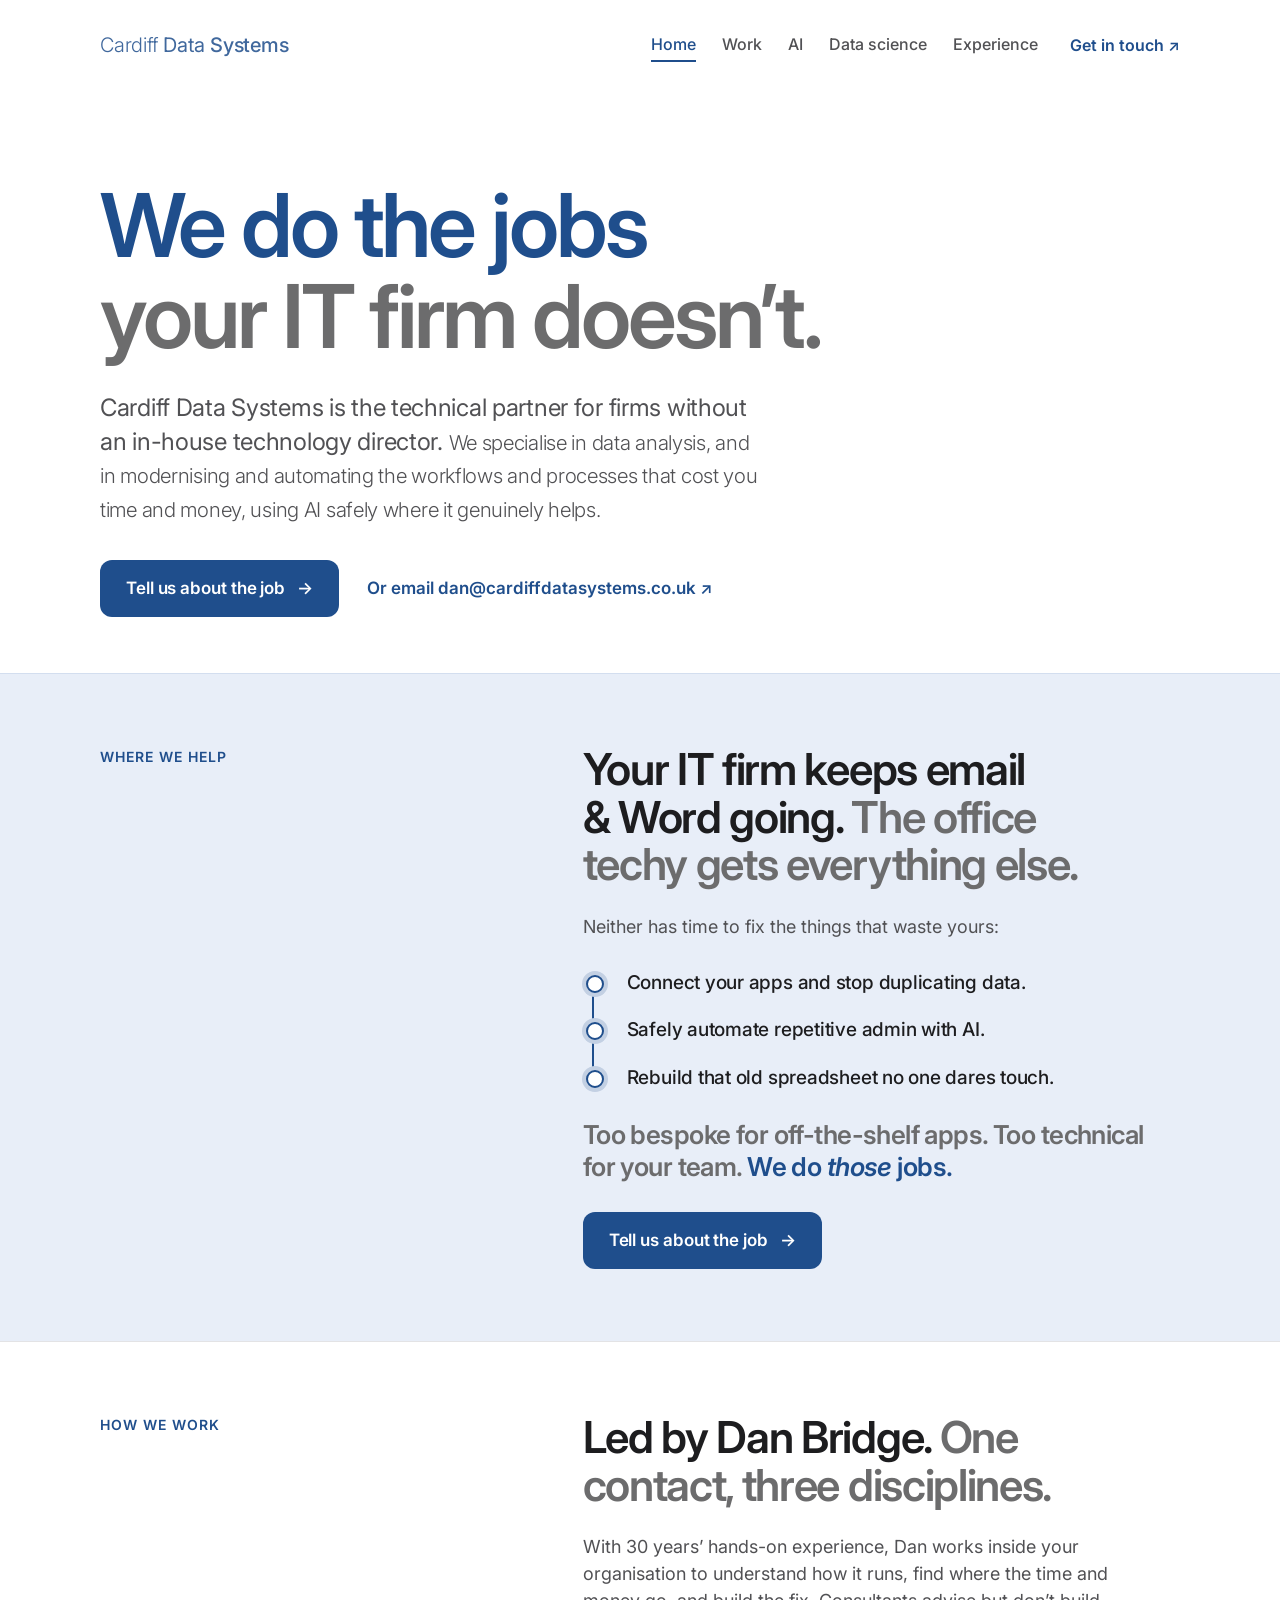
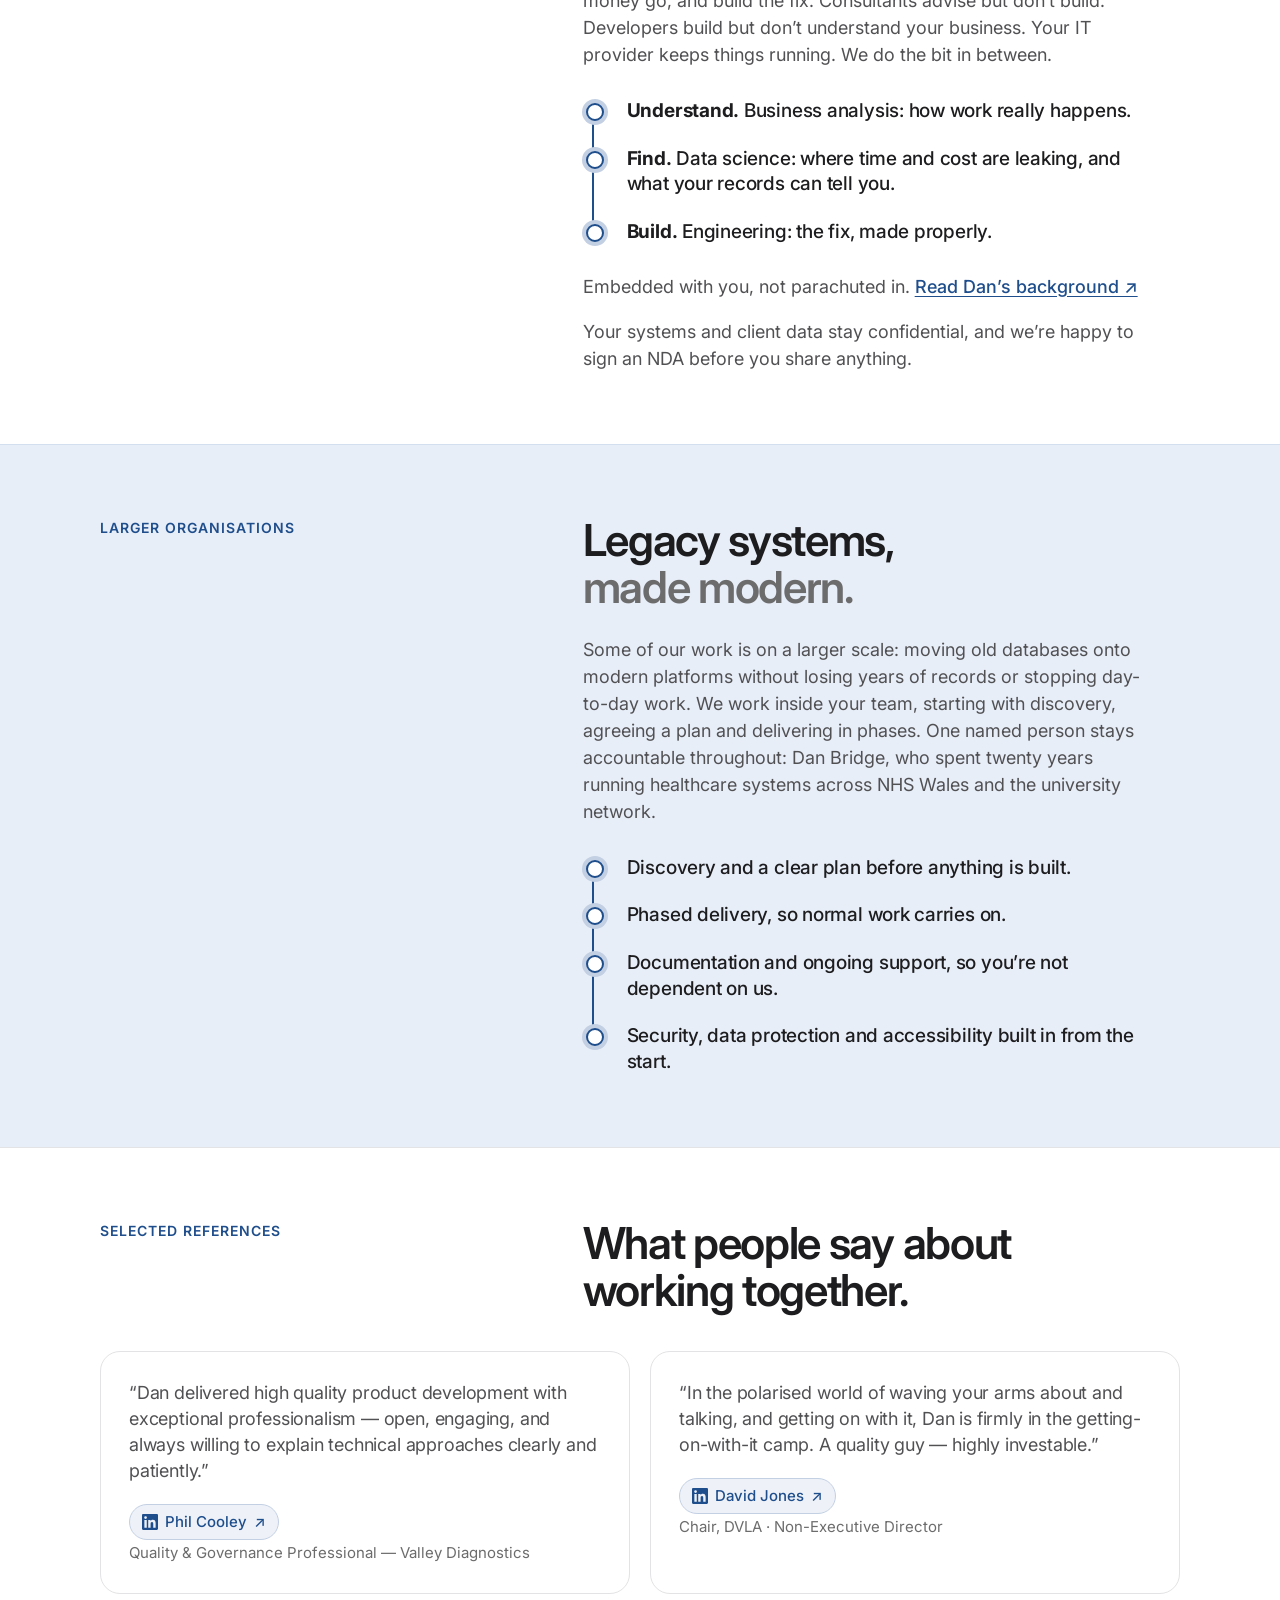
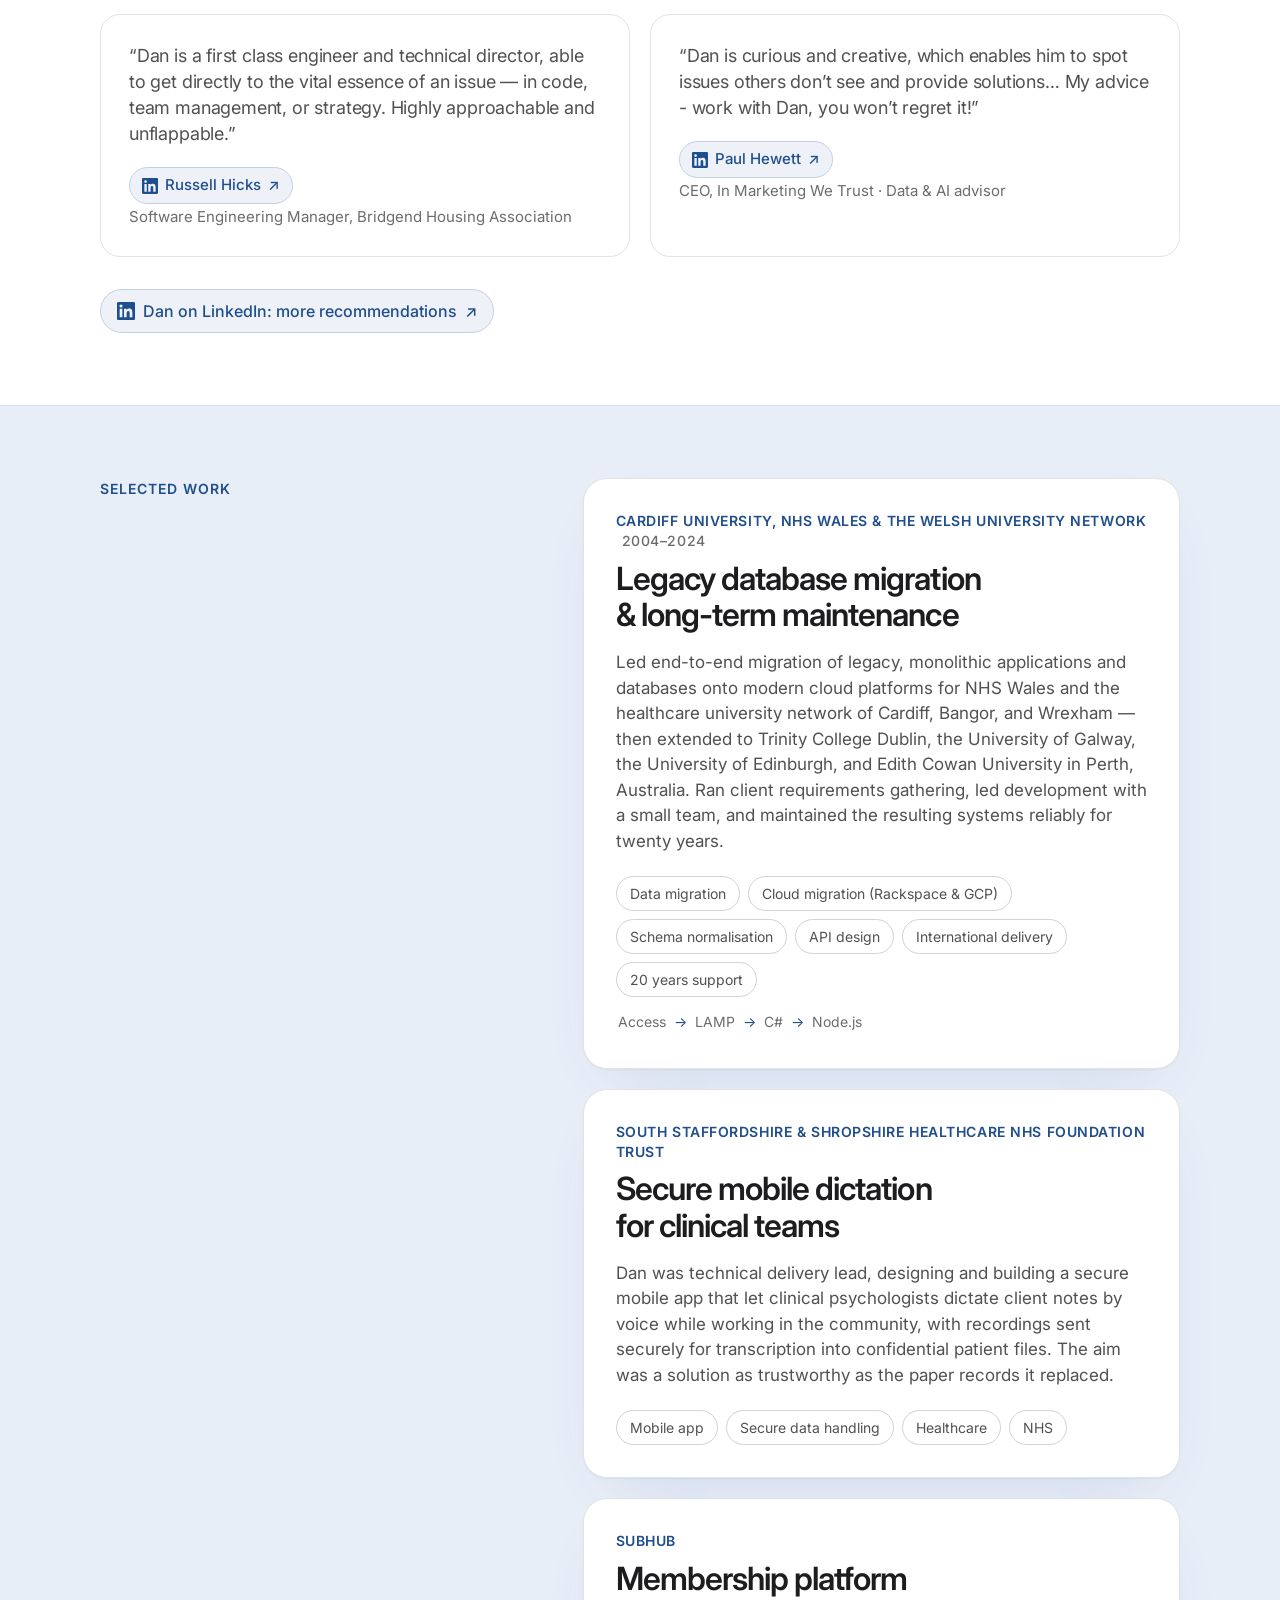
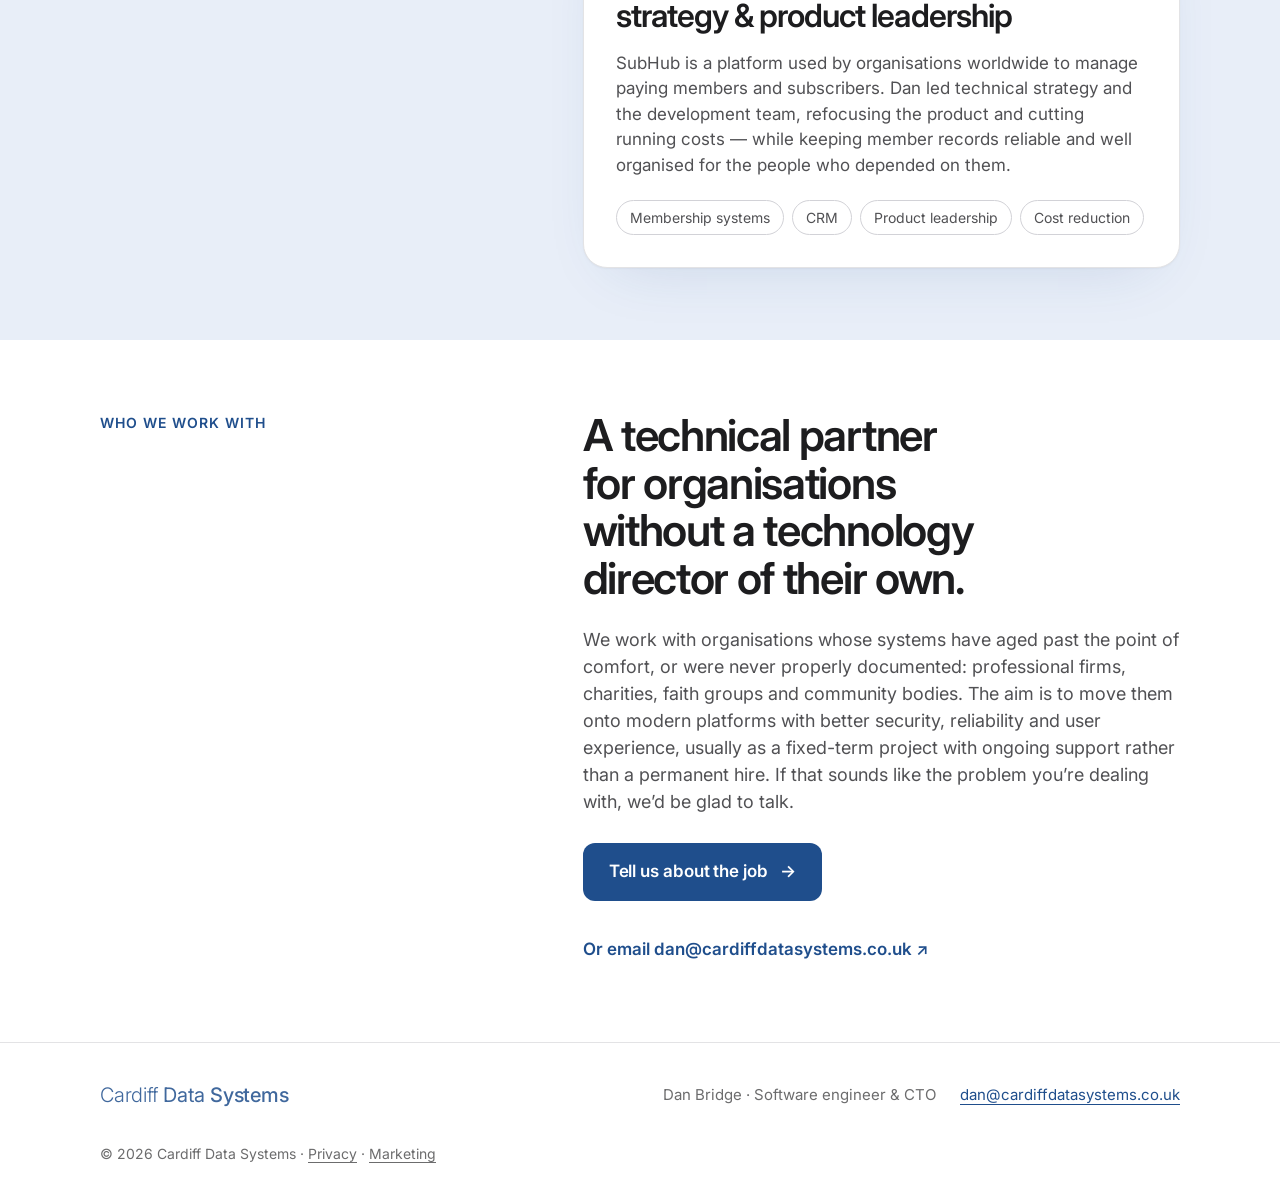
==== commit 56ad4276: "Nav: reorder to Home, Work, AI, Data science, Experience Co-Authored-By: Claude Sonnet 5.5 <noreply@" ====
--- a/index.html
+++ b/index.html
@@ -18,9 +18,9 @@
       <div class="header-right">
         <nav class="site-nav" aria-label="Main">
           <a href="index.html" aria-current="page">Home</a>
-          <a href="data-science/index.html">Data science</a>
           <a href="your-jobs/index.html">Work</a>
           <a href="agents/index.html">AI</a>
+          <a href="data-science/index.html">Data science</a>
           <a href="experience/index.html">Experience</a>
         </nav>
         <a class="contact-link" href="mailto:dan@cardiffdatasystems.co.uk">Get in touch <span aria-hidden="true">↗</span></a>
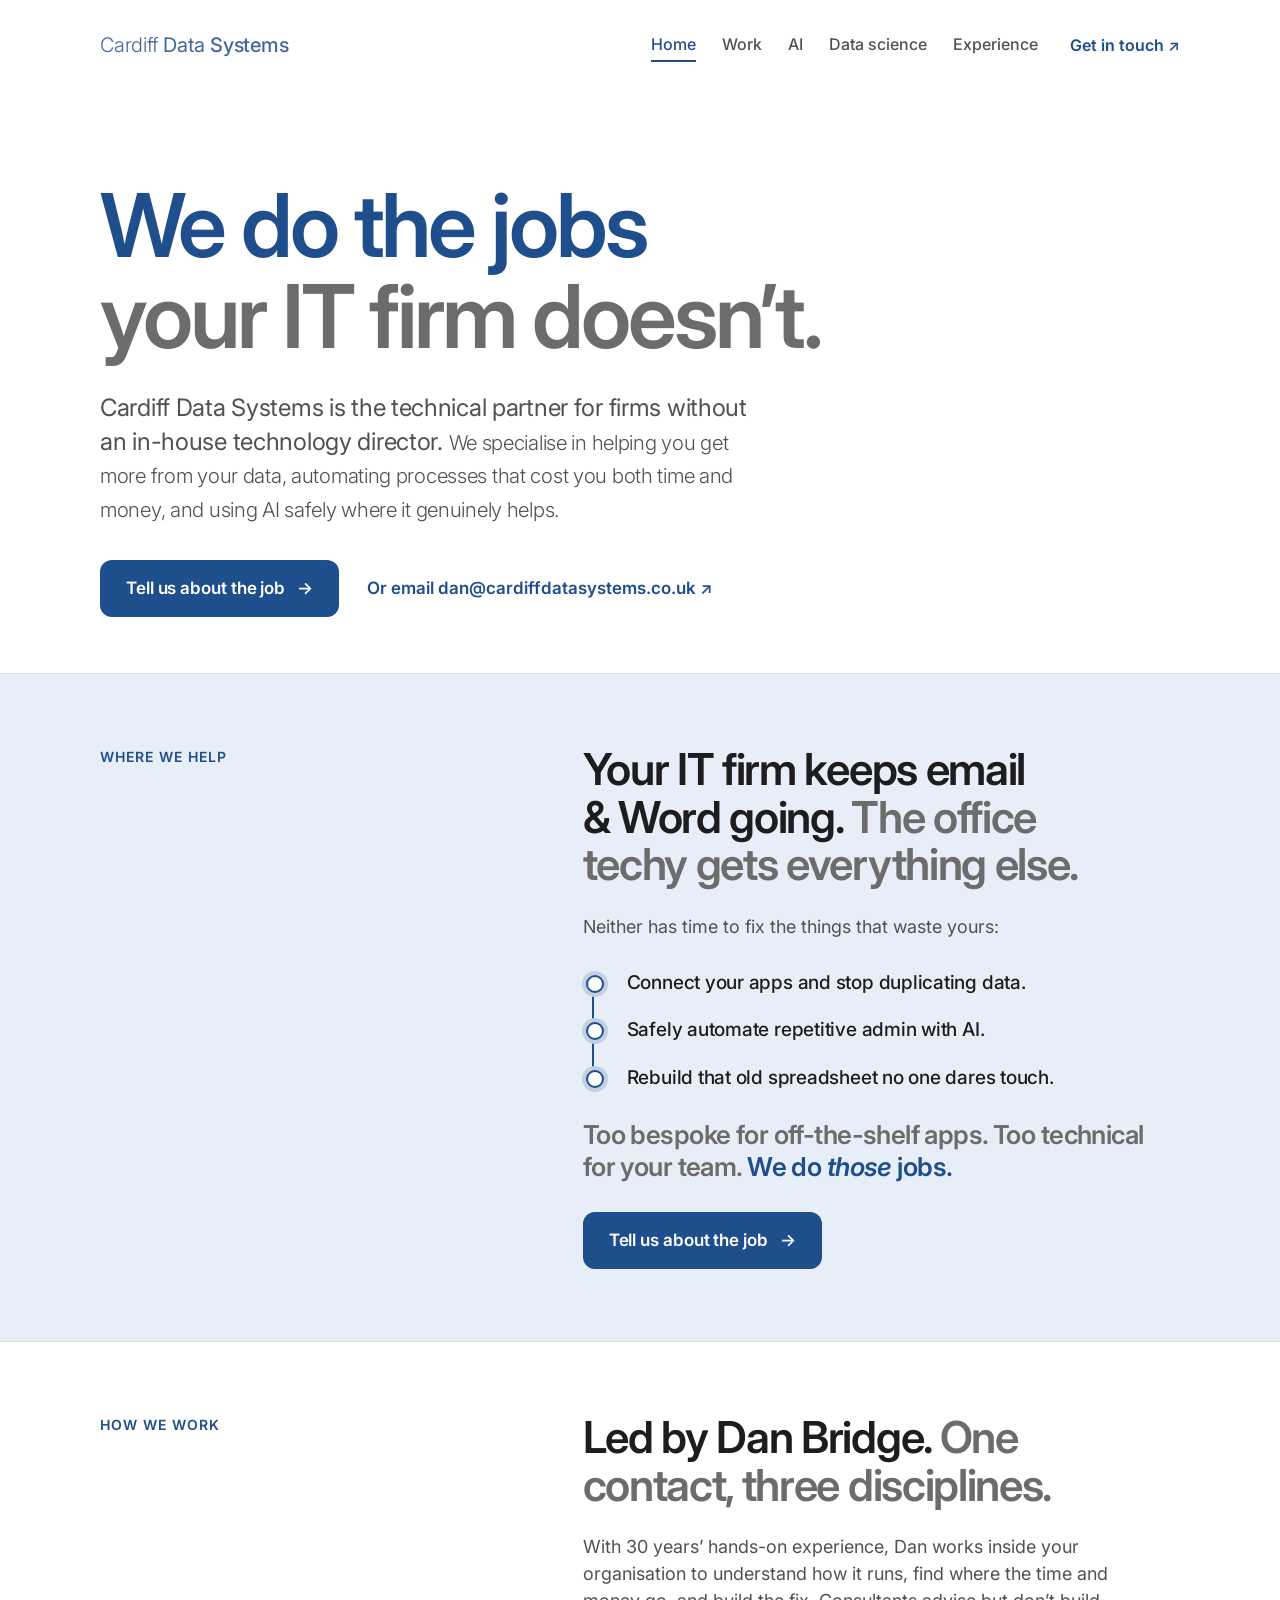
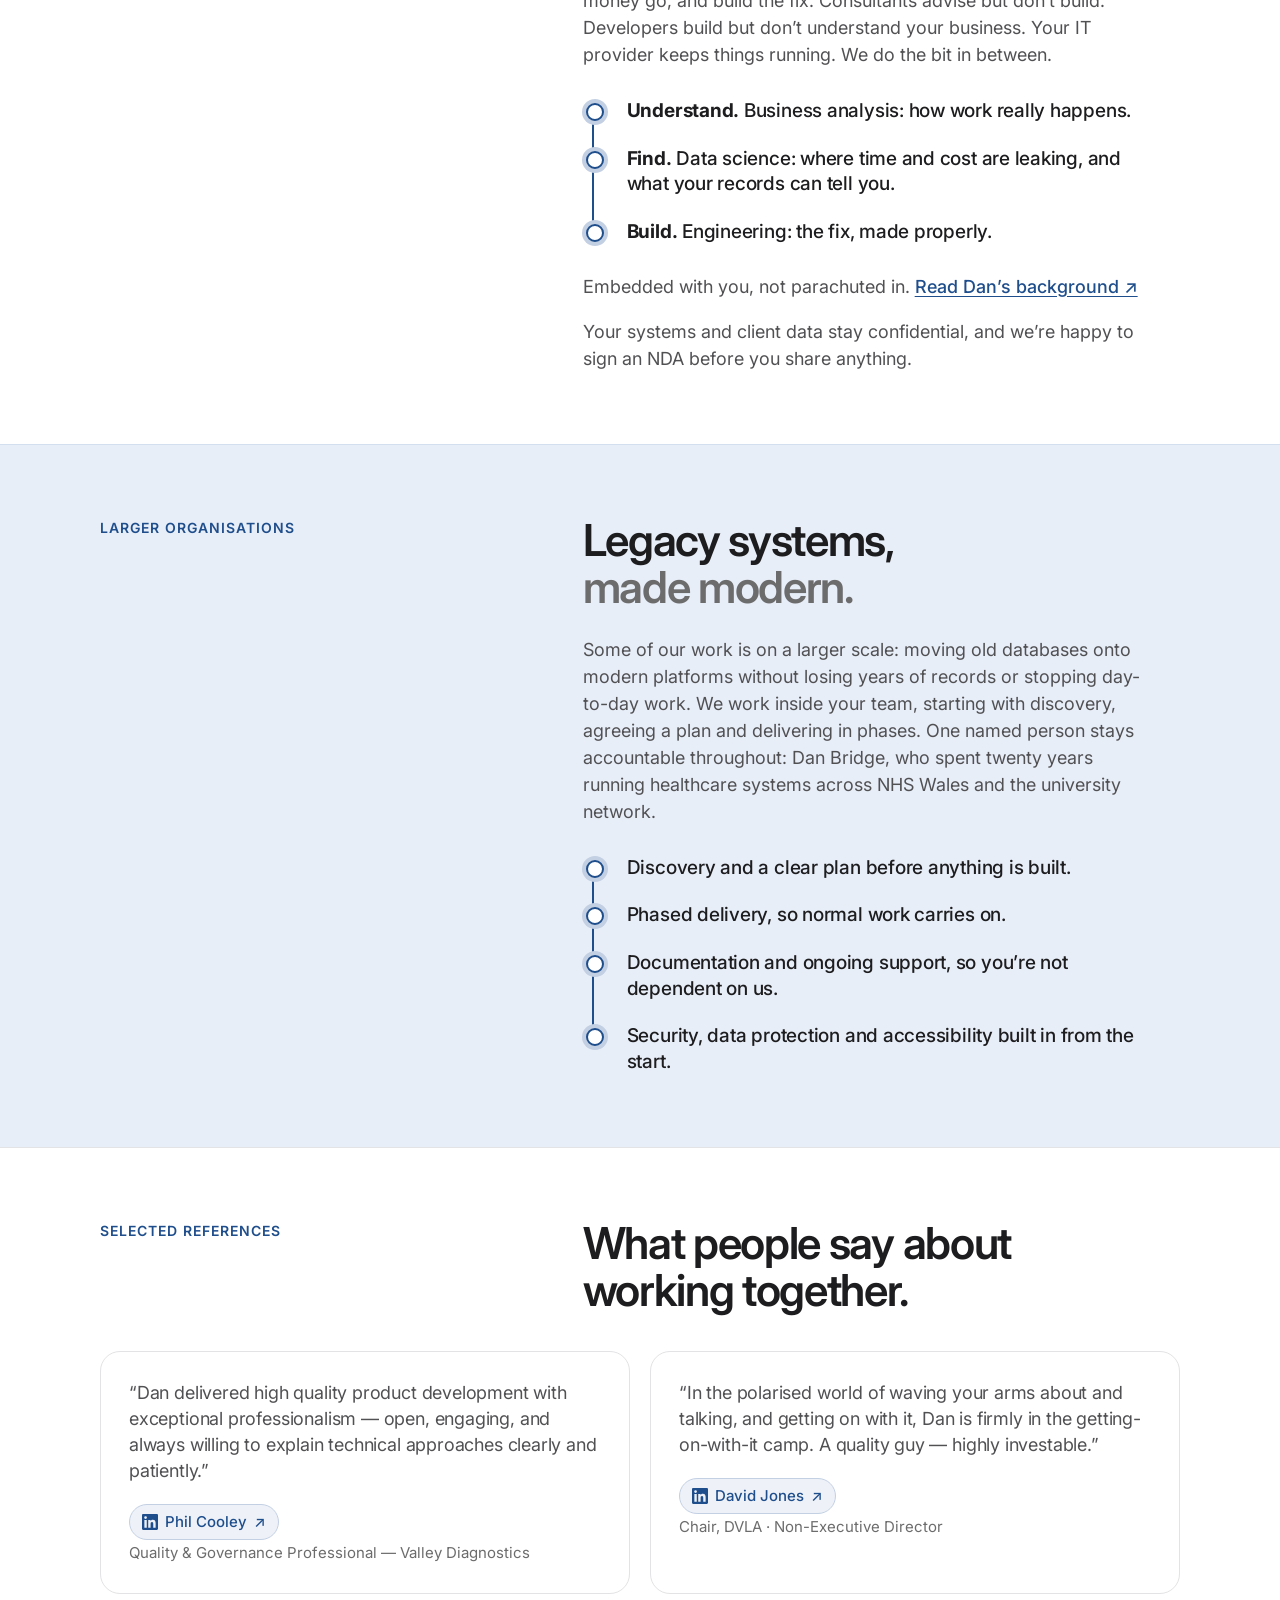
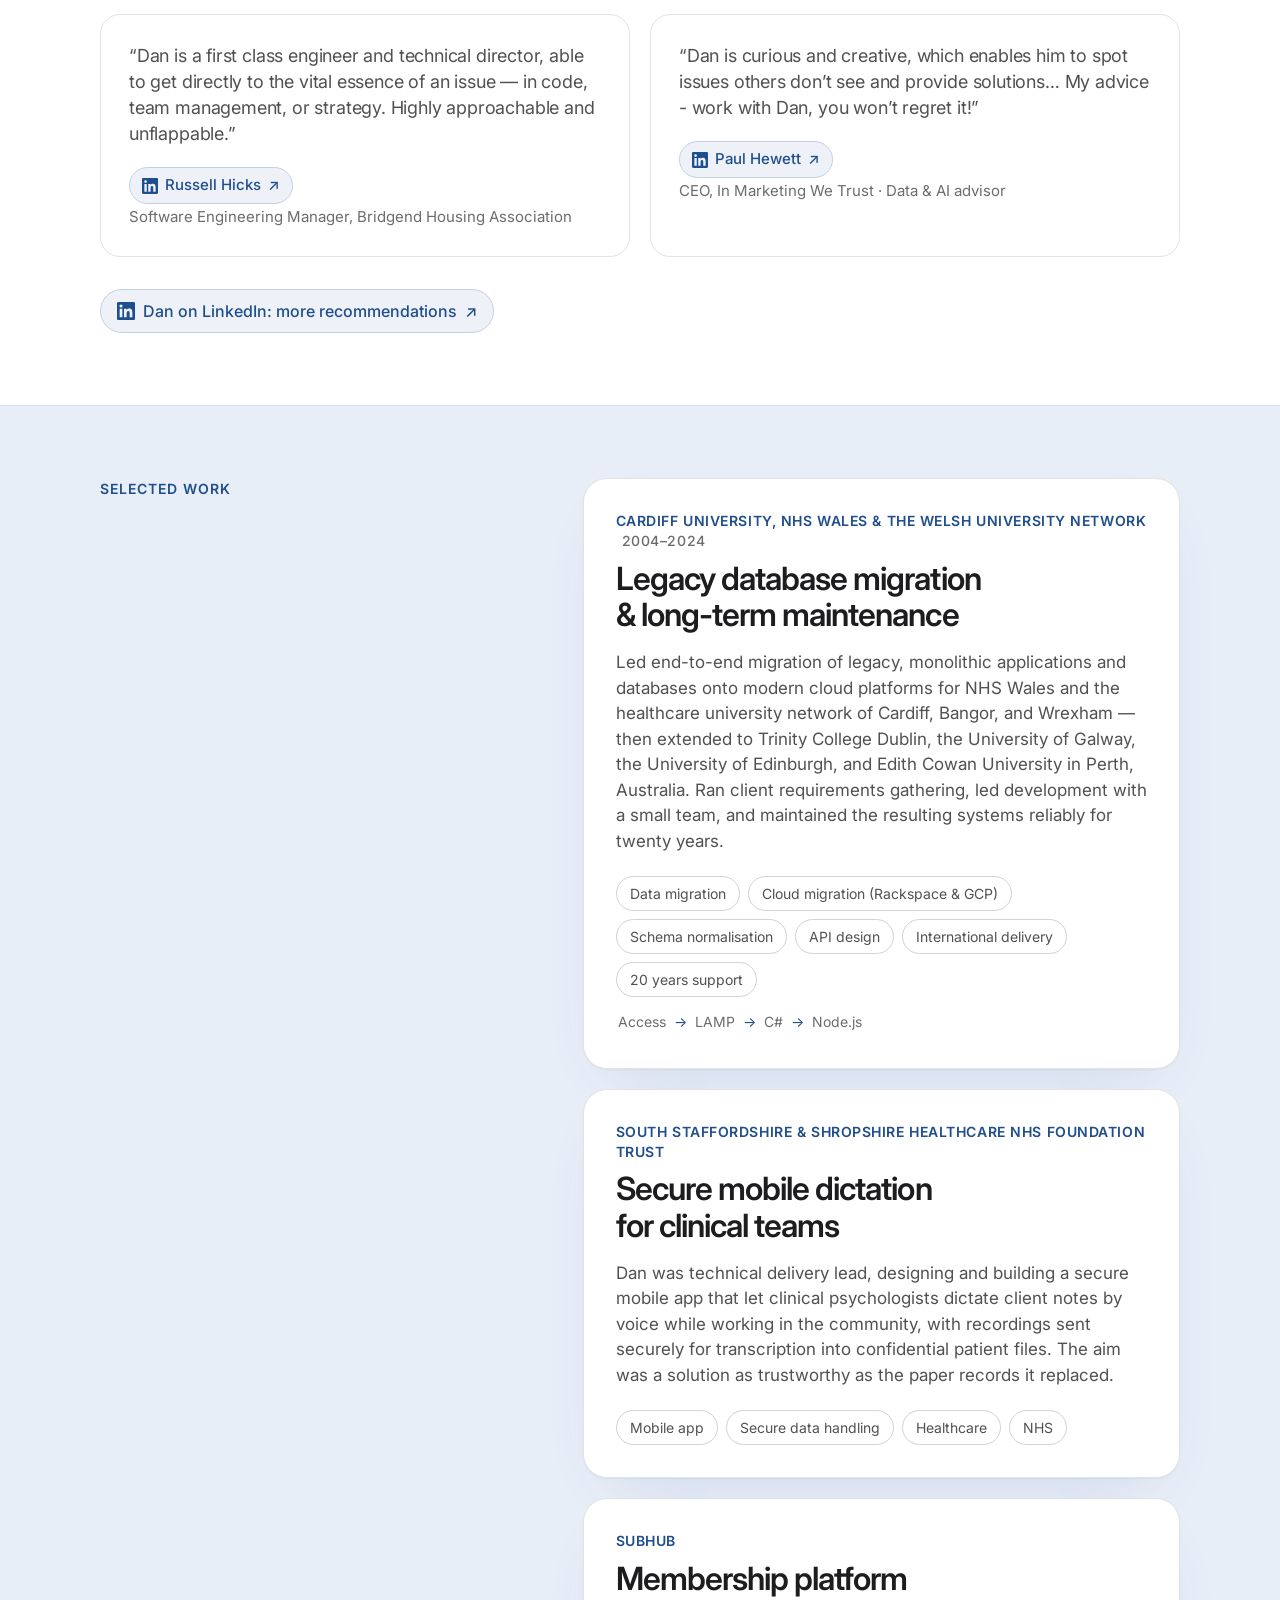
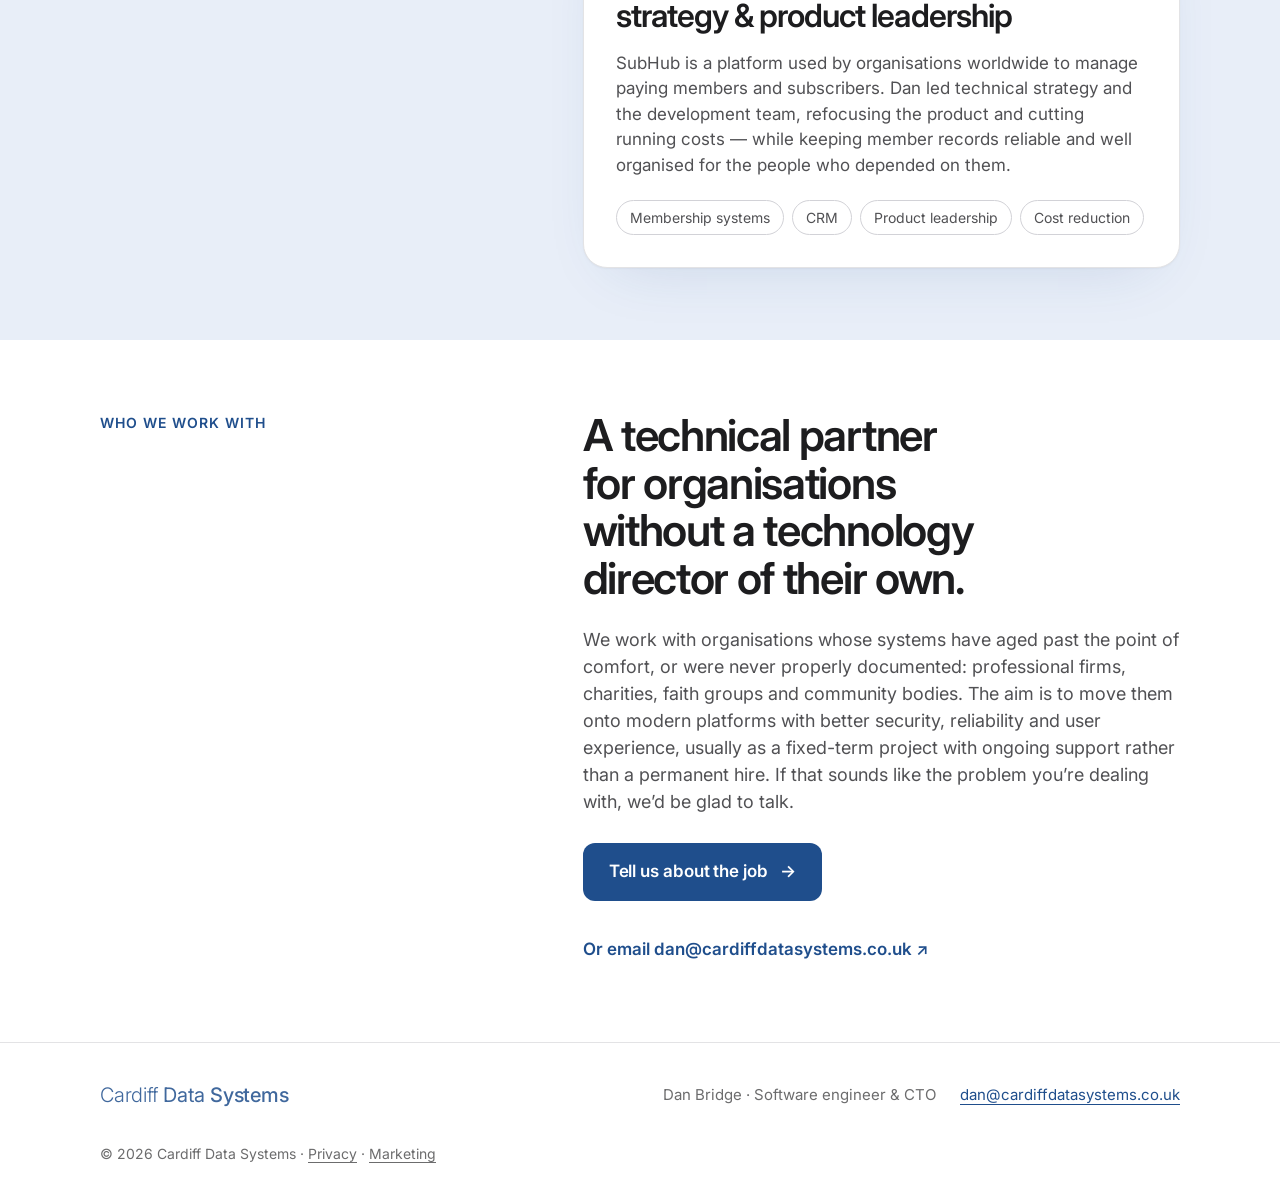
==== commit fd486b3c: "Home intro: new second sentence Co-Authored-By: Claude Sonnet 5.5 <noreply@anthropic.com> Claude-Ses" ====
--- a/index.html
+++ b/index.html
@@ -30,7 +30,7 @@
       <section class="hero" aria-labelledby="hero-title">
         <h1 id="hero-title">We do the jobs<br><em>your IT firm doesn’t.</em></h1>
         <div class="hero-bottom">
-          <p class="intro">Cardiff Data Systems is the technical partner for firms without an in-house technology director. <span class="light">We specialise in data analysis, and in modernising and automating the workflows and processes that cost you time and money, using AI safely where it genuinely helps.</span></p>
+          <p class="intro">Cardiff Data Systems is the technical partner for firms without an in-house technology director. <span class="light">We specialise in helping you get more from your data, automating processes that cost you both time and money, and using AI safely where it genuinely helps.</span></p>
           <div class="hero-actions"><a class="button" href="your-jobs/index.html">Tell us about the job <span aria-hidden="true">→</span></a><a class="text-link" href="mailto:dan@cardiffdatasystems.co.uk">Or email dan@cardiffdatasystems.co.uk&nbsp;<span aria-hidden="true">↗</span></a></div>
         </div>
       </section>
